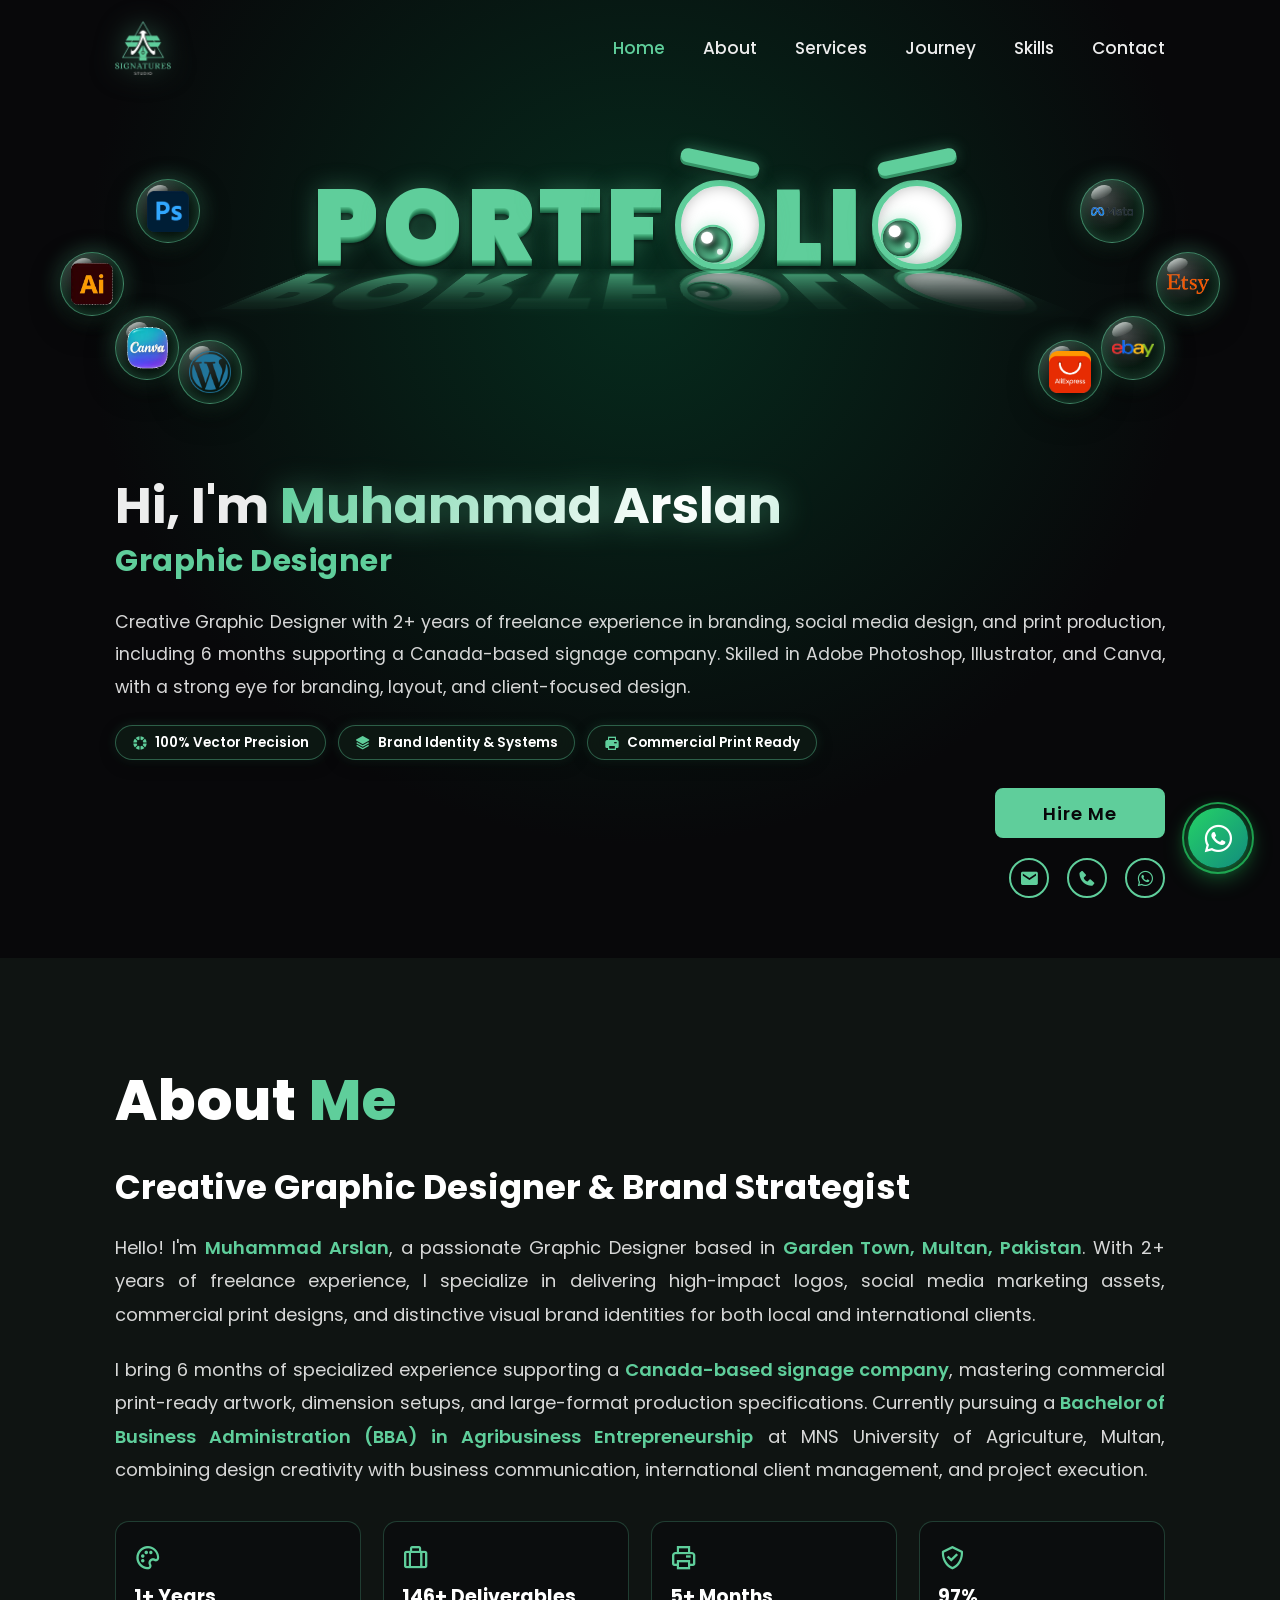
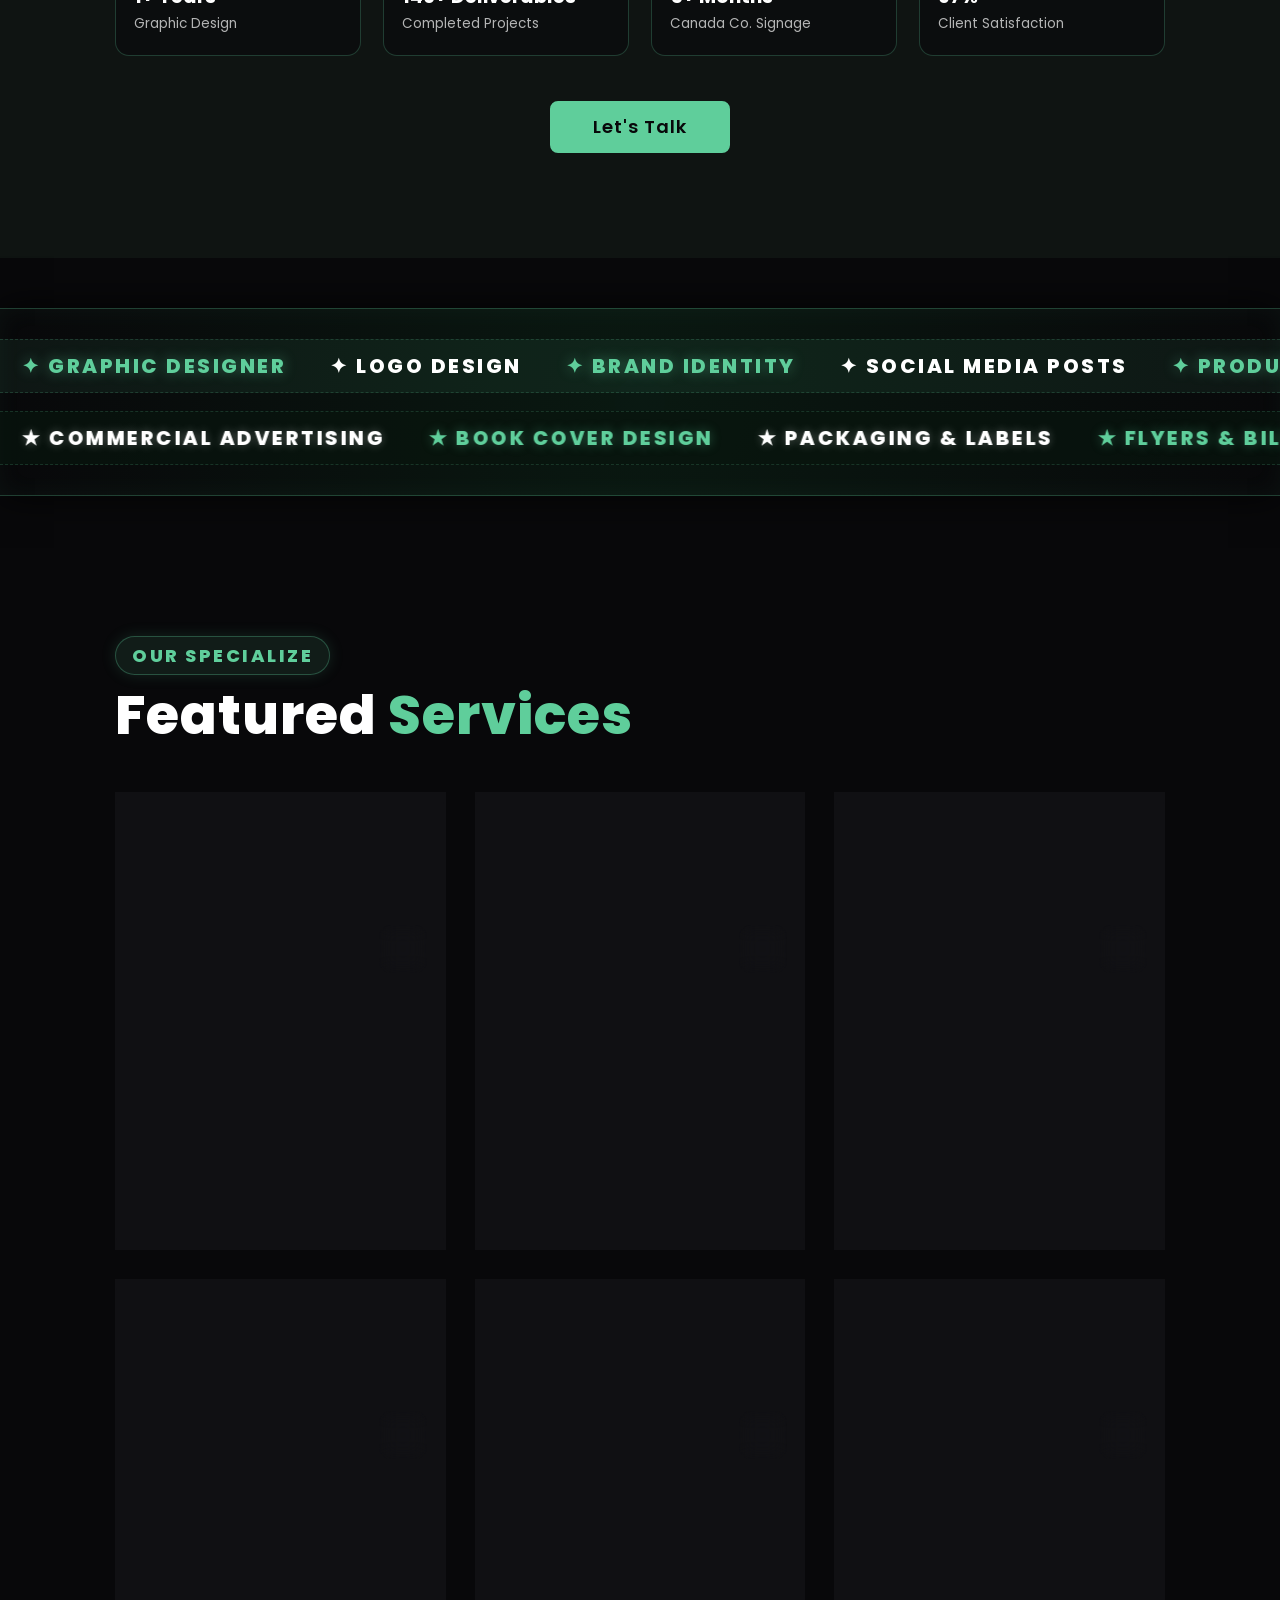
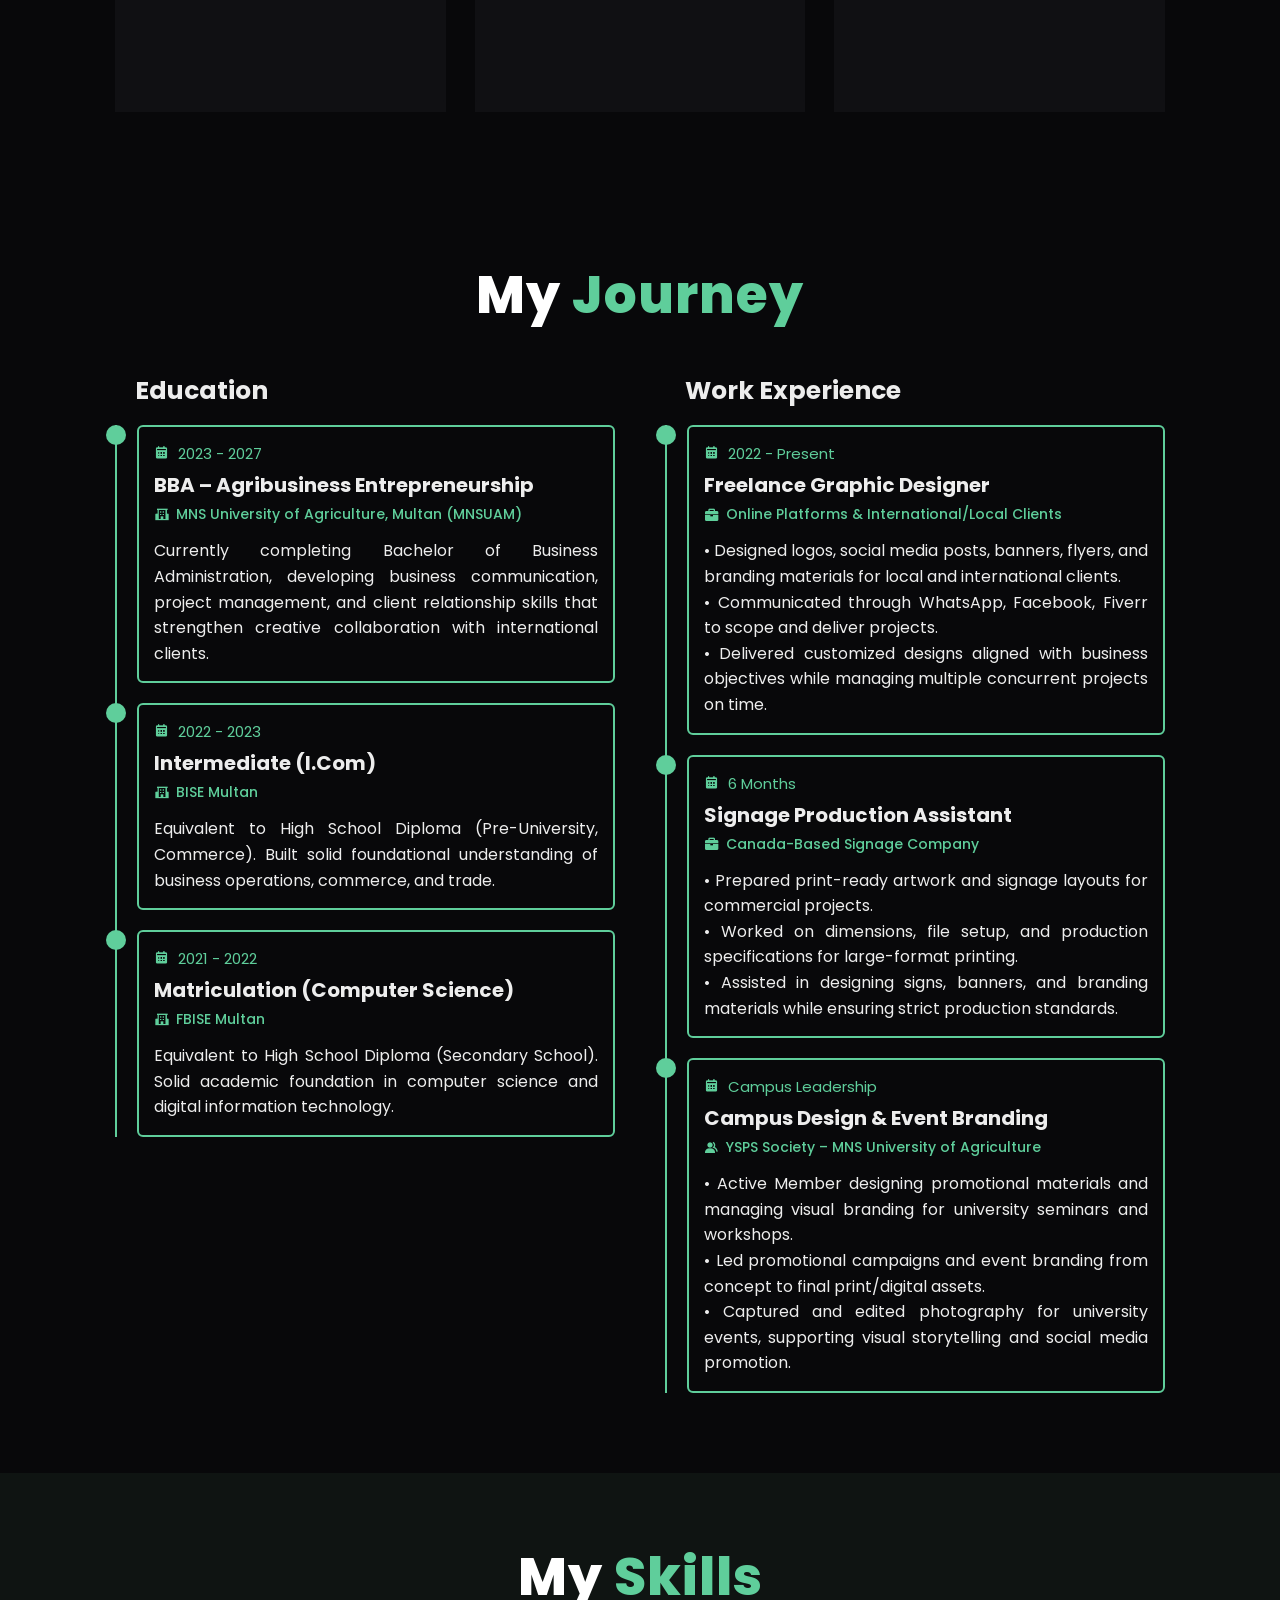
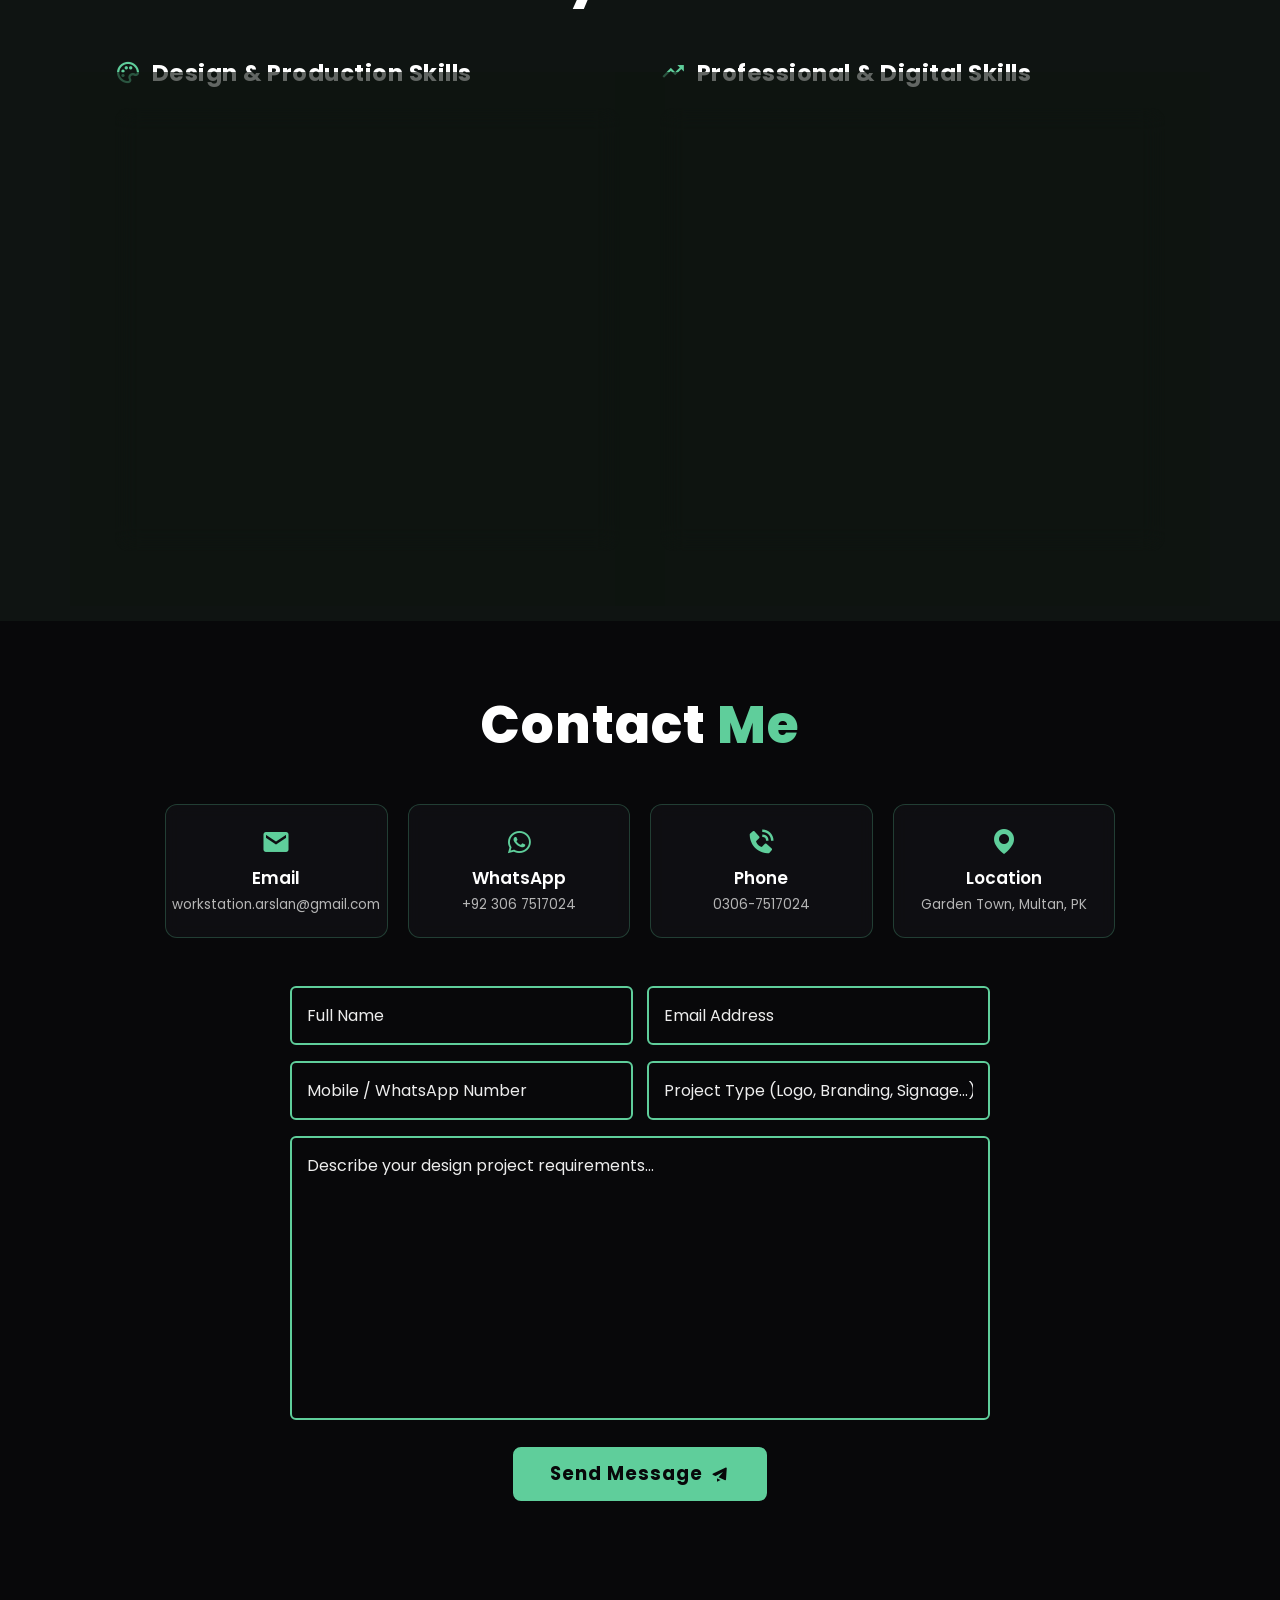
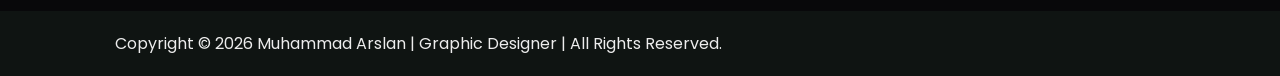
==== index.html @ f8e5a825 "feat: disable word hyphenation, align hero actions right on mobile, center single Let's Talk button," ====
<!DOCTYPE html>
<html lang="en">

<head>
    <meta charset="UTF-8">
    <meta http-equiv="X-UA-Compatible" content="IE=edge">
    <meta name="viewport" content="width=device-width, initial-scale=1.0">
    <title>Responsive Personal Portfolio</title>

    <link rel="stylesheet" href="style.css">

    <!-- box icons -->
    <link href='https://unpkg.com/boxicons@2.1.4/css/boxicons.min.css' rel='stylesheet'>
</head>

<body>

    <!-- header design -->
    <header class="header">
        <a href="#" class="logo">
            <img src="images/logo.png" alt="Signatures Studio Logo" class="nav-logo-img">
        </a>

        <div class="bx bx-menu" id="menu-icon"></div>

        <nav class="navbar">
            <a href="#home" class="active">Home</a>
            <a href="#about">About</a>
            <a href="#services">Services</a>
            <a href="#education">Journey</a>
            <a href="#skills">Skills</a>
            <a href="#contact">Contact</a>

            <span class="active-nav"></span>
        </nav>
    </header>

    <!-- home section design -->
    <section class="home show-animate" id="home">

        <!-- BIG PORTFOLIO TEXT WITH ROUND EYE-O's & EYEBROWS -->
        <div class="portfolio-title">
            <!-- FLOATING SKILL BUBBLES (4 ON LEFT, 4 ON RIGHT - SIDES ONLY, NONE ON TOP) -->
            <div class="portfolio-bubbles">
                <!-- LEFT SIDE (4 SKILLS) -->
                <div class="skill-bubble bubble-ps" title="Adobe Photoshop">
                    <div class="bubble-gloss"></div>
                    <div class="bubble-icon">
                        <img src="images/skills/photoshop.png" alt="Adobe Photoshop">
                    </div>
                    <span class="bubble-label">Photoshop</span>
                </div>

                <div class="skill-bubble bubble-ai" title="Adobe Illustrator">
                    <div class="bubble-gloss"></div>
                    <div class="bubble-icon">
                        <img src="images/skills/illustrator.png" alt="Adobe Illustrator">
                    </div>
                    <span class="bubble-label">Illustrator</span>
                </div>

                <div class="skill-bubble bubble-canva" title="Canva">
                    <div class="bubble-gloss"></div>
                    <div class="bubble-icon">
                        <img src="images/skills/canva.png" alt="Canva">
                    </div>
                    <span class="bubble-label">Canva</span>
                </div>

                <div class="skill-bubble bubble-wp" title="WordPress">
                    <div class="bubble-gloss"></div>
                    <div class="bubble-icon">
                        <img src="images/skills/wordpress.png" alt="WordPress">
                    </div>
                    <span class="bubble-label">WordPress</span>
                </div>

                <!-- RIGHT SIDE (4 SKILLS) -->
                <div class="skill-bubble bubble-meta" title="Meta">
                    <div class="bubble-gloss"></div>
                    <div class="bubble-icon">
                        <img src="images/skills/meta.png" alt="Meta">
                    </div>
                    <span class="bubble-label">Meta</span>
                </div>

                <div class="skill-bubble bubble-etsy" title="Etsy">
                    <div class="bubble-gloss"></div>
                    <div class="bubble-icon">
                        <img src="images/skills/etsy.png" alt="Etsy">
                    </div>
                    <span class="bubble-label">Etsy</span>
                </div>

                <div class="skill-bubble bubble-ebay" title="eBay">
                    <div class="bubble-gloss"></div>
                    <div class="bubble-icon">
                        <img src="images/skills/ebay.png" alt="eBay">
                    </div>
                    <span class="bubble-label">eBay</span>
                </div>

                <div class="skill-bubble bubble-ali" title="AliExpress">
                    <div class="bubble-gloss"></div>
                    <div class="bubble-icon">
                        <img src="images/skills/aliexpress.png" alt="AliExpress">
                    </div>
                    <span class="bubble-label">AliExpress</span>
                </div>
            </div>

            <div class="portfolio-letters">
                <span class="p-letter">P</span>
                <span class="p-letter">O</span>
                <span class="p-letter">R</span>
                <span class="p-letter">T</span>
                <span class="p-letter">F</span>
                <div class="eye-letter eye-o1">
                    <div class="eyebrow left-brow"></div>
                    <div class="eye">
                        <div class="pupil">
                            <div class="shine shine-1"></div>
                            <div class="shine shine-2"></div>
                        </div>
                    </div>
                </div>
                <span class="p-letter">L</span>
                <span class="p-letter">I</span>
                <div class="eye-letter eye-o2">
                    <div class="eyebrow right-brow"></div>
                    <div class="eye">
                        <div class="pupil">
                            <div class="shine shine-1"></div>
                            <div class="shine shine-2"></div>
                        </div>
                    </div>
                </div>
            </div>

            <!-- Straight Inverted Floor Shadow directly in front on the floor -->
            <div class="portfolio-floor-shadow" aria-hidden="true">
                <span class="p-letter">P</span>
                <span class="p-letter">O</span>
                <span class="p-letter">R</span>
                <span class="p-letter">T</span>
                <span class="p-letter">F</span>
                <div class="eye-letter eye-o1">
                    <div class="eyebrow left-brow"></div>
                    <div class="eye">
                        <div class="pupil">
                            <div class="shine shine-1"></div>
                            <div class="shine shine-2"></div>
                        </div>
                    </div>
                </div>
                <span class="p-letter">L</span>
                <span class="p-letter">I</span>
                <div class="eye-letter eye-o2">
                    <div class="eyebrow right-brow"></div>
                    <div class="eye">
                        <div class="pupil">
                            <div class="shine shine-1"></div>
                            <div class="shine shine-2"></div>
                        </div>
                    </div>
                </div>
            </div>
        </div>

        <!-- INFO SECTION BELOW PORTFOLIO TEXT -->
        <div class="hero-info">
            <div class="hero-text">
                <h1>Hi, I'm <span>Muhammad Arslan</span></h1>
                <div class="text-animate">
                    <h3>Graphic Designer</h3>
                </div>
                <p>Creative Graphic Designer with 2+ years of freelance experience in branding, social media design, and print production, including 6 months supporting a Canada-based signage company. Skilled in Adobe Photoshop, Illustrator, and Canva, with a strong eye for branding, layout, and client-focused design.</p>

                <!-- Creative Designer Highlights / Floating Badges -->
                <div class="hero-creative-badges">
                    <span class="creative-badge badge-vector"><i class='bx bxs-color'></i> 100% Vector Precision</span>
                    <span class="creative-badge badge-brand"><i class='bx bxs-layer'></i> Brand Identity & Systems</span>
                    <span class="creative-badge badge-print"><i class='bx bxs-printer'></i> Commercial Print Ready</span>
                </div>

                <div class="hero-actions-right">
                    <div class="btn-box hero-btn-box">
                        <a href="#contact" class="btn">Hire Me</a>
                    </div>

                    <div class="home-sci hero-sci-right">
                        <a href="mailto:workstation.arslan@gmail.com" title="Email"><i class='bx bxs-envelope'></i></a>
                        <a href="tel:03067517024" title="Call"><i class='bx bxs-phone'></i></a>
                        <a href="https://wa.me/923067517024?text=Hello%20Arslan%2C%20I%20visited%20your%20portfolio%20and%20would%20like%20to%20discuss%20a%20design%20project!" target="_blank" title="WhatsApp"><i
                                class='bx bxl-whatsapp'></i></a>
                    </div>
                </div>
            </div>
        </div>

    </section>

    <!-- about section design (Bigger text, left-aligned, no DP, buttons left & right) -->
    <section class="about" id="about">
        <h2 class="heading about-heading">About <span>Me</span></h2>

        <div class="about-container">
            <div class="about-content">
                <h3>Creative Graphic Designer & Brand Strategist</h3>
                <p>
                    Hello! I'm <strong>Muhammad Arslan</strong>, a passionate Graphic Designer based in <strong>Garden Town, Multan, Pakistan</strong>. With 2+ years of freelance experience, I specialize in delivering high-impact logos, social media marketing assets, commercial print designs, and distinctive visual brand identities for both local and international clients.
                </p>
                <p>
                    I bring 6 months of specialized experience supporting a <strong>Canada-based signage company</strong>, mastering commercial print-ready artwork, dimension setups, and large-format production specifications. Currently pursuing a <strong>Bachelor of Business Administration (BBA) in Agribusiness Entrepreneurship</strong> at MNS University of Agriculture, Multan, combining design creativity with business communication, international client management, and project execution.
                </p>

                <!-- Interactive Stats / Highlight Badges -->
                <div class="about-stats-grid">
                    <div class="stat-card">
                        <i class='bx bx-palette'></i>
                        <h4><span class="counter-num" data-target="2">2</span>+ Years</h4>
                        <p>Graphic Design</p>
                    </div>
                    <div class="stat-card">
                        <i class='bx bx-briefcase-alt'></i>
                        <h4><span class="counter-num" data-target="150">150</span>+ Deliverables</h4>
                        <p>Completed Projects</p>
                    </div>
                    <div class="stat-card">
                        <i class='bx bx-printer'></i>
                        <h4><span class="counter-num" data-target="6">6</span>+ Months</h4>
                        <p>Canada Co. Signage</p>
                    </div>
                    <div class="stat-card">
                        <i class='bx bx-check-shield'></i>
                        <h4><span class="counter-num" data-target="100">100</span>%</h4>
                        <p>Client Satisfaction</p>
                    </div>
                </div>

                <!-- Centered Action Button -->
                <div class="about-btn-row">
                    <a href="https://wa.me/923067517024?text=Hello%20Arslan%2C%20I%20saw%20your%20portfolio%20and%20would%20like%20to%20discuss%20a%20design%20project!" target="_blank" class="btn btn-about-right">Let's Talk</a>
                </div>
            </div>
        </div>
    </section>

    <!-- CONTINUOUS RUNNING TEXT STRIPS (GRAPHIC DESIGNER & SERVICES PATTI) -->
    <div class="ticker-wrapper">
        <!-- TOP STRIP: RUNNING TO THE LEFT -->
        <div class="ticker-strip ticker-left-strip">
            <div class="ticker-track track-left">
                <span class="ticker-item">✦ GRAPHIC DESIGNER</span>
                <span class="ticker-item">✦ LOGO DESIGN</span>
                <span class="ticker-item">✦ BRAND IDENTITY</span>
                <span class="ticker-item">✦ SOCIAL MEDIA POSTS</span>
                <span class="ticker-item">✦ PRODUCT MARKETING</span>
                <span class="ticker-item">✦ ADOBE PHOTOSHOP</span>
                <span class="ticker-item">✦ ADOBE ILLUSTRATOR</span>
                <span class="ticker-item">✦ CANVA PRO</span>
                <span class="ticker-item">✦ VECTOR ILLUSTRATION</span>
                <span class="ticker-item">✦ SIGNAGE & PRINT ARTWORK</span>
                <!-- Duplicate for seamless 100% infinite loop -->
                <span class="ticker-item">✦ GRAPHIC DESIGNER</span>
                <span class="ticker-item">✦ LOGO DESIGN</span>
                <span class="ticker-item">✦ BRAND IDENTITY</span>
                <span class="ticker-item">✦ SOCIAL MEDIA POSTS</span>
                <span class="ticker-item">✦ PRODUCT MARKETING</span>
                <span class="ticker-item">✦ ADOBE PHOTOSHOP</span>
                <span class="ticker-item">✦ ADOBE ILLUSTRATOR</span>
                <span class="ticker-item">✦ CANVA PRO</span>
                <span class="ticker-item">✦ VECTOR ILLUSTRATION</span>
                <span class="ticker-item">✦ SIGNAGE & PRINT ARTWORK</span>
            </div>
        </div>

        <!-- BOTTOM STRIP: RUNNING TO THE RIGHT -->
        <div class="ticker-strip ticker-right-strip">
            <div class="ticker-track track-right">
                <span class="ticker-item">★ COMMERCIAL ADVERTISING</span>
                <span class="ticker-item">★ BOOK COVER DESIGN</span>
                <span class="ticker-item">★ PACKAGING & LABELS</span>
                <span class="ticker-item">★ FLYERS & BILLBOARDS</span>
                <span class="ticker-item">★ E-COMMERCE GRAPHICS</span>
                <span class="ticker-item">★ BRAND STRATEGY</span>
                <span class="ticker-item">★ LARGE FORMAT PRINT</span>
                <span class="ticker-item">★ CANADIAN SIGNAGE STANDARDS</span>
                <span class="ticker-item">★ HIGH-CONVERTING DESIGNS</span>
                <span class="ticker-item">★ BUSINESS CARDS & STATIONERY</span>
                <!-- Duplicate for seamless 100% infinite loop -->
                <span class="ticker-item">★ COMMERCIAL ADVERTISING</span>
                <span class="ticker-item">★ BOOK COVER DESIGN</span>
                <span class="ticker-item">★ PACKAGING & LABELS</span>
                <span class="ticker-item">★ FLYERS & BILLBOARDS</span>
                <span class="ticker-item">★ E-COMMERCE GRAPHICS</span>
                <span class="ticker-item">★ BRAND STRATEGY</span>
                <span class="ticker-item">★ LARGE FORMAT PRINT</span>
                <span class="ticker-item">★ CANADIAN SIGNAGE STANDARDS</span>
                <span class="ticker-item">★ HIGH-CONVERTING DESIGNS</span>
                <span class="ticker-item">★ BUSINESS CARDS & STATIONERY</span>
            </div>
        </div>
    </div>

    <!-- services section design -->
    <section class="services" id="services">
        <div class="services-header-left">
            <span class="services-tag">Our Specialize</span>
            <h2 class="heading services-heading">Featured <span>Services</span></h2>
        </div>

        <div class="services-container">
            <!-- Service 1 -->
            <div class="service-box">
                <a href="service-detail.html?service=product-social" class="service-img-box">
                    <img src="images/services/service-product.jpg" alt="Product & Social Media Design">
                    <div class="service-img-overlay"></div>
                    <div class="service-badge-icon"><i class='bx bxs-shopping-bag-alt'></i></div>
                </a>
                <div class="service-info">
                    <h3>Product & Social Media</h3>
                    <p>High-converting e-commerce product posts, promotional campaign banners, and Instagram/Facebook social media marketing designs.</p>
                    <a href="service-detail.html?service=product-social" class="service-btn">
                        <span>Read Me</span>
                        <i class='bx bx-right-arrow-alt'></i>
                    </a>
                </div>
            </div>

            <!-- Service 2 -->
            <div class="service-box">
                <a href="service-detail.html?service=logo-design" class="service-img-box">
                    <img src="images/services/service-logo-v2.jpg" alt="Logo Design">
                    <div class="service-img-overlay"></div>
                    <div class="service-badge-icon"><i class='bx bx-shape-polygon'></i></div>
                </a>
                <div class="service-info">
                    <h3>Logo Design</h3>
                    <p>Unique modern brand logos, vector emblems, minimalist identity marks, and memorable typography icons crafted for businesses.</p>
                    <a href="service-detail.html?service=logo-design" class="service-btn">
                        <span>Read Me</span>
                        <i class='bx bx-right-arrow-alt'></i>
                    </a>
                </div>
            </div>

            <!-- Service 3 -->
            <div class="service-box">
                <a href="service-detail.html?service=advertisement" class="service-img-box">
                    <img src="images/services/service-ad-pointing.png" alt="Advertisement" style="object-fit: contain; background: radial-gradient(circle, rgba(95, 206, 155, 0.18) 0%, #0a1711 75%);">
                    <div class="service-img-overlay"></div>
                    <div class="service-badge-icon"><i class='bx bxs-bullseye'></i></div>
                </a>
                <div class="service-info">
                    <h3>Advertisement</h3>
                    <p>Commercial marketing ad graphics, outdoor billboards, digital web banner ads, promotional print brochures, and flyer layouts.</p>
                    <a href="service-detail.html?service=advertisement" class="service-btn">
                        <span>Read Me</span>
                        <i class='bx bx-right-arrow-alt'></i>
                    </a>
                </div>
            </div>

            <!-- Service 4 -->
            <div class="service-box">
                <a href="service-detail.html?service=illustration" class="service-img-box">
                    <img src="images/services/service-illustration-v2.png" alt="Illustration">
                    <div class="service-img-overlay"></div>
                    <div class="service-badge-icon"><i class='bx bxs-palette'></i></div>
                </a>
                <div class="service-info">
                    <h3>Illustration</h3>
                    <p>Custom creative vector artwork, stylized cartoon elements, digital character graphics, and custom icon illustrations.</p>
                    <a href="service-detail.html?service=illustration" class="service-btn">
                        <span>Read Me</span>
                        <i class='bx bx-right-arrow-alt'></i>
                    </a>
                </div>
            </div>

            <!-- Service 5 -->
            <div class="service-box">
                <a href="service-detail.html?service=book-cover" class="service-img-box">
                    <img src="images/services/service-bookcover-v2.jpg" alt="Book Cover">
                    <div class="service-img-overlay"></div>
                    <div class="service-badge-icon"><i class='bx bxs-book-bookmark'></i></div>
                </a>
                <div class="service-info">
                    <h3>Book Cover</h3>
                    <p>Stunning fiction & non-fiction book covers, Kindle/eBook graphics, spine & back cover commercial print layouts ready for publish.</p>
                    <a href="service-detail.html?service=book-cover" class="service-btn">
                        <span>Read Me</span>
                        <i class='bx bx-right-arrow-alt'></i>
                    </a>
                </div>
            </div>

            <!-- Service 6 -->
            <div class="service-box">
                <a href="service-detail.html?service=brand-identity" class="service-img-box">
                    <img src="images/services/service-branding-v2.jpg" alt="Brand Identity">
                    <div class="service-img-overlay"></div>
                    <div class="service-badge-icon"><i class='bx bxs-layer'></i></div>
                </a>
                <div class="service-info">
                    <h3>Brand Identity</h3>
                    <p>Comprehensive corporate visual branding packages, cohesive color palettes, brand guidelines, business cards, and stationery kits.</p>
                    <a href="service-detail.html?service=brand-identity" class="service-btn">
                        <span>Read Me</span>
                        <i class='bx bx-right-arrow-alt'></i>
                    </a>
                </div>
            </div>
        </div>
    </section>

    <!-- education & experience section design -->
    <section class="education" id="education">
        <h2 class="heading">My <span>Journey</span></h2>

        <div class="education-row">
            <!-- Education Column -->
            <div class="education-column">
                <h3 class="title">Education</h3>

                <div class="education-box">
                    <div class="education-content">
                        <div class="content">
                            <div class="year"><i class='bx bxs-calendar'></i> 2023 - 2027</div>
                            <h3>BBA – Agribusiness Entrepreneurship</h3>
                            <div class="org-name"><i class='bx bxs-school'></i> MNS University of Agriculture, Multan
                                (MNSUAM)</div>
                            <p>Currently completing Bachelor of Business Administration, developing business
                                communication, project management, and client relationship skills that strengthen
                                creative collaboration with international clients.</p>
                        </div>
                    </div>

                    <div class="education-content">
                        <div class="content">
                            <div class="year"><i class='bx bxs-calendar'></i> 2022 - 2023</div>
                            <h3>Intermediate (I.Com)</h3>
                            <div class="org-name"><i class='bx bxs-school'></i> BISE Multan</div>
                            <p>Equivalent to High School Diploma (Pre-University, Commerce). Built solid foundational
                                understanding of business operations, commerce, and trade.</p>
                        </div>
                    </div>

                    <div class="education-content">
                        <div class="content">
                            <div class="year"><i class='bx bxs-calendar'></i> 2021 - 2022</div>
                            <h3>Matriculation (Computer Science)</h3>
                            <div class="org-name"><i class='bx bxs-school'></i> FBISE Multan</div>
                            <p>Equivalent to High School Diploma (Secondary School). Solid academic foundation in
                                computer science and digital information technology.</p>
                        </div>
                    </div>
                </div>
            </div>

            <!-- Experience Column -->
            <div class="education-column">
                <h3 class="title">Work Experience</h3>

                <div class="education-box">
                    <div class="education-content">
                        <div class="content">
                            <div class="year"><i class='bx bxs-calendar'></i> 2022 - Present</div>
                            <h3>Freelance Graphic Designer</h3>
                            <div class="org-name"><i class='bx bxs-briefcase'></i> Online Platforms &
                                International/Local Clients</div>
                            <p>• Designed logos, social media posts, banners, flyers, and branding materials for local
                                and international clients.<br>
                                • Communicated through WhatsApp, Facebook, Fiverr to scope and deliver projects.<br>
                                • Delivered customized designs aligned with business objectives while managing multiple
                                concurrent projects on time.</p>
                        </div>
                    </div>

                    <div class="education-content">
                        <div class="content">
                            <div class="year"><i class='bx bxs-calendar'></i> 6 Months</div>
                            <h3>Signage Production Assistant</h3>
                            <div class="org-name"><i class='bx bxs-briefcase'></i> Canada-Based Signage Company</div>
                            <p>• Prepared print-ready artwork and signage layouts for commercial projects.<br>
                                • Worked on dimensions, file setup, and production specifications for large-format
                                printing.<br>
                                • Assisted in designing signs, banners, and branding materials while ensuring strict
                                production standards.</p>
                        </div>
                    </div>

                    <div class="education-content">
                        <div class="content">
                            <div class="year"><i class='bx bxs-calendar'></i> Campus Leadership</div>
                            <h3>Campus Design & Event Branding</h3>
                            <div class="org-name"><i class='bx bxs-group'></i> YSPS Society – MNS University of
                                Agriculture</div>
                            <p>• Active Member designing promotional materials and managing visual branding for
                                university seminars and workshops.<br>
                                • Led promotional campaigns and event branding from concept to final print/digital
                                assets.<br>
                                • Captured and edited photography for university events, supporting visual storytelling
                                and social media promotion.</p>
                        </div>
                    </div>
                </div>
            </div>
        </div>
    </section>

    <!-- skills section design -->
    <section class="skills" id="skills">
        <h2 class="heading">My <span>Skills</span></h2>

        <div class="skills-row">
            <div class="skills-column">
                <h3 class="title"><i class='bx bx-palette'></i> Design & Production Skills</h3>

                <div class="skills-box">
                    <div class="skills-content">
                        <div class="progress">
                            <h3>Adobe Photoshop & Illustrator <span>95%</span></h3>
                            <div class="bar"><span style="width: 95%;"></span></div>
                        </div>

                        <div class="progress">
                            <h3>Canva & Quick Prototyping <span>95%</span></h3>
                            <div class="bar"><span style="width: 95%;"></span></div>
                        </div>

                        <div class="progress">
                            <h3>Branding & Signage Design <span>90%</span></h3>
                            <div class="bar"><span style="width: 90%;"></span></div>
                        </div>

                        <div class="progress">
                            <h3>Print Production & File Setup <span>88%</span></h3>
                            <div class="bar"><span style="width: 88%;"></span></div>
                        </div>

                        <div class="progress">
                            <h3>Photography & Photo Editing <span>82%</span></h3>
                            <div class="bar"><span style="width: 82%;"></span></div>
                        </div>
                    </div>
                </div>
            </div>

            <div class="skills-column">
                <h3 class="title"><i class='bx bx-trending-up'></i> Professional & Digital Skills</h3>

                <div class="skills-box">
                    <div class="skills-content">
                        <div class="progress">
                            <h3>Social Media Management & Marketing <span>88%</span></h3>
                            <div class="bar"><span style="width: 88%;"></span></div>
                        </div>

                        <div class="progress">
                            <h3>Client Communication & Relations <span>92%</span></h3>
                            <div class="bar"><span style="width: 92%;"></span></div>
                        </div>

                        <div class="progress">
                            <h3>Project & Time Management <span>86%</span></h3>
                            <div class="bar"><span style="width: 86%;"></span></div>
                        </div>

                        <div class="progress">
                            <h3>Event Branding & Promotion <span>85%</span></h3>
                            <div class="bar"><span style="width: 85%;"></span></div>
                        </div>

                        <div class="progress">
                            <h3>WordPress & Basic SEO <span>75%</span></h3>
                            <div class="bar"><span style="width: 75%;"></span></div>
                        </div>
                    </div>
                </div>
            </div>
        </div>
    </section>

    <!-- contact section design -->
    <section class="contact" id="contact">
        <h2 class="heading">Contact <span>Me</span></h2>

        <!-- Contact Info Cards -->
        <div class="contact-info-cards">
            <a href="mailto:workstation.arslan@gmail.com" class="contact-card">
                <i class='bx bxs-envelope'></i>
                <h4>Email</h4>
                <p>workstation.arslan@gmail.com</p>
            </a>
            <a href="https://wa.me/923067517024?text=Hello%20Arslan%2C%20I%20visited%20your%20portfolio%20and%20would%20like%20to%20discuss%20a%20design%20project!" target="_blank" class="contact-card">
                <i class='bx bxl-whatsapp'></i>
                <h4>WhatsApp</h4>
                <p>+92 306 7517024</p>
            </a>
            <a href="tel:03067517024" class="contact-card">
                <i class='bx bxs-phone-call'></i>
                <h4>Phone</h4>
                <p>0306-7517024</p>
            </a>
            <div class="contact-card">
                <i class='bx bxs-map'></i>
                <h4>Location</h4>
                <p>Garden Town, Multan, PK</p>
            </div>
        </div>

        <form id="contact-form" action="https://formsubmit.co/workstation.arslan@gmail.com" method="POST">
            <!-- FormSubmit configuration -->
            <input type="hidden" name="_subject" value="New Portfolio Client Project Inquiry!">
            <input type="hidden" name="_captcha" value="false">
            <input type="hidden" name="_template" value="table">

            <div class="input-box">
                <div class="input-field">
                    <input type="text" name="name" id="form-name" placeholder="Full Name" required>
                    <span class="focus"></span>
                </div>
                <div class="input-field">
                    <input type="email" name="email" id="form-email" placeholder="Email Address" required>
                    <span class="focus"></span>
                </div>
            </div>
            <div class="input-box">
                <div class="input-field">
                    <input type="text" name="phone" id="form-phone" placeholder="Mobile / WhatsApp Number" required>
                    <span class="focus"></span>
                </div>
                <div class="input-field">
                    <input type="text" name="project" id="form-project" placeholder="Project Type (Logo, Branding, Signage...)" required>
                    <span class="focus"></span>
                </div>
            </div>

            <div class="textarea-field">
                <textarea name="message" id="form-message" cols="30" rows="10" placeholder="Describe your design project requirements..."
                    required></textarea>
                <span class="focus"></span>
            </div>

            <div class="btn-box btns">
                <button type="submit" class="btn" id="send-btn">
                    <span class="btn-text">Send Message</span>
                    <i class='bx bxs-paper-plane' style="margin-left: .8rem; font-size: 1.8rem;"></i>
                </button>
            </div>
            <div id="form-status" class="form-status"></div>
        </form>
    </section>

    <!-- footer design -->
    <footer class="footer">
        <div class="footer-text">
            <p>Copyright &copy; 2026 Muhammad Arslan | Graphic Designer | All Rights Reserved.</p>
        </div>
    </footer>

    <!-- Floating Quick WhatsApp Button -->
    <a href="https://wa.me/923067517024?text=Hello%20Arslan%2C%20I%20visited%20your%20portfolio%20and%20would%20like%20to%20discuss%20a%20design%20project!"
       target="_blank" class="floating-whatsapp" title="Chat on WhatsApp" aria-label="Chat on WhatsApp">
        <i class='bx bxl-whatsapp'></i>
        <span class="wa-badge-pulse"></span>
        <span class="wa-tooltip">Direct WhatsApp Chat</span>
    </a>


    <!-- Google Drive Live Sync Module -->
    <script src="drive-sync.js"></script>
    <script src="script.js"></script>
</body>

</html>
---- style.css ----
@import url('https://fonts.googleapis.com/css2?family=Poppins:wght@300;400;500;600;800;900&display=swap');

* {
    margin: 0;
    padding: 0;
    box-sizing: border-box;
    text-decoration: none;
    border: none;
    outline: none;
    scroll-behavior: smooth;
    font-family: 'Poppins', sans-serif;
}

:root {
    --bg-color: #08080a;
    --second-bg-color: #0f1412;
    --text-color: #ededed;
    --main-color: #5FCE9B;
    --main-glow: rgba(95, 206, 155, 0.45);
    --main-dark: #3aa675;
}

/* Custom Scrollbar */
::-webkit-scrollbar {
    width: 8px;
}

::-webkit-scrollbar-track {
    background: var(--bg-color);
}

::-webkit-scrollbar-thumb {
    background: var(--main-color);
    border-radius: 4px;
}

::-webkit-scrollbar-thumb:hover {
    background: #7ee0b3;
}

html {
    font-size: 62.5%;
    overflow-x: hidden;
    max-width: 100vw;
    width: 100%;
}

body {
    background: var(--bg-color);
    color: var(--text-color);
    overflow-x: hidden;
    max-width: 100vw;
    width: 100%;
    position: relative;
}

.header {
    position: fixed;
    top: 0;
    left: 0;
    width: 100%;
    padding: 2rem 9%;
    background: transparent;
    display: flex;
    justify-content: space-between;
    align-items: center;
    z-index: 100;
    transition: .3s;
}

.header.sticky {
    background: var(--bg-color);
}

.logo {
    position: relative;
    font-size: 2.6rem;
    color: var(--text-color);
    font-weight: 700;
    display: inline-flex;
    align-items: center;
    gap: 1.2rem;
    text-decoration: none;
}

.logo .nav-logo-img {
    width: 5.6rem;
    height: 5.6rem;
    object-fit: contain;
    filter: drop-shadow(0 0 14px rgba(95, 206, 155, 0.5));
    transition: transform .35s ease, filter .35s ease;
}

.logo:hover .nav-logo-img {
    transform: scale(1.1) rotate(6deg);
    filter: drop-shadow(0 0 22px var(--main-color));
}

.navbar {
    position: relative;
}

.navbar a {
    font-size: 1.7rem;
    color: var(--text-color);
    font-weight: 500;
    margin-left: 3.5rem;
    transition: .3s;
}

.navbar a:hover,
.navbar a.active {
    color: var(--main-color);
}

#menu-icon {
    position: relative;
    font-size: 3.6rem;
    color: var(--text-color);
    cursor: pointer;
    display: none;
}

section {
    min-height: 100vh;
    padding: 10rem 9% 2rem;
}

.heading {
    position: relative;
    font-size: 5.2rem;
    font-weight: 800;
    text-align: center;
    width: 100%;
    margin: 0 auto 3.5rem;
    color: #ffffff;
    letter-spacing: .1rem;
    display: block;
}

.heading span {
    color: var(--main-color);
}

.home {
    position: relative;
    display: flex;
    flex-direction: column;
    align-items: center;
    justify-content: center;
    padding: 12rem 9% 6rem;
    background: radial-gradient(circle at 50% 30%, #062b1d 0%, var(--bg-color) 60%);
    overflow: hidden;
    min-height: 100vh;
}

/* ==================== PORTFOLIO TITLE WITH ROUND EYE-O's & EYEBROWS ==================== */
.portfolio-title {
    position: relative;
    width: 100%;
    display: flex;
    flex-direction: column;
    align-items: center;
    justify-content: center;
    margin-top: 5.5rem;
    margin-bottom: 4rem;
    perspective: 800px;
}

/* ==================== FLOATING SKILL BUBBLES (8 BRAND LOGOS - 4 ON LEFT, 4 ON RIGHT, SIDES ONLY) ==================== */
.portfolio-bubbles {
    position: absolute;
    top: 0;
    left: 0;
    width: 100%;
    height: 100%;
    pointer-events: none;
    z-index: 10;
}

.skill-bubble {
    position: absolute;
    width: 6.4rem;
    height: 6.4rem;
    border-radius: 50%;
    background: radial-gradient(circle at 35% 30%, rgba(255, 255, 255, 0.25) 0%, rgba(10, 26, 18, 0.88) 55%, rgba(4, 14, 9, 0.96) 100%);
    border: 1.8px solid rgba(95, 206, 155, 0.6);
    box-shadow: 
        0 10px 28px rgba(0, 0, 0, 0.7),
        inset 0 0 16px rgba(95, 206, 155, 0.3),
        0 0 22px rgba(95, 206, 155, 0.4);
    backdrop-filter: blur(10px);
    display: flex;
    align-items: center;
    justify-content: center;
    pointer-events: auto;
    cursor: pointer;
    transition: transform .35s cubic-bezier(0.175, 0.885, 0.32, 1.275), box-shadow .35s ease, border-color .35s ease;
    user-select: none;
    transform-origin: center center;
}

/* Glass shine reflection on top of bubble */
.skill-bubble .bubble-gloss {
    position: absolute;
    top: .6rem;
    left: .9rem;
    width: 2.2rem;
    height: 1.2rem;
    background: linear-gradient(to bottom, rgba(255, 255, 255, 0.65), rgba(255, 255, 255, 0.05));
    border-radius: 50% 50% 40% 40% / 60% 60% 40% 40%;
    transform: rotate(-25deg);
    pointer-events: none;
}

.skill-bubble .bubble-icon {
    display: flex;
    align-items: center;
    justify-content: center;
    width: 68%;
    height: 68%;
    transition: transform .35s ease;
}

.skill-bubble .bubble-icon img {
    max-width: 100%;
    max-height: 100%;
    width: auto;
    height: auto;
    object-fit: contain;
    filter: drop-shadow(0 2px 6px rgba(0, 0, 0, 0.45));
    pointer-events: none;
    user-select: none;
}

.skill-bubble .bubble-label {
    position: absolute;
    bottom: -2.8rem;
    left: 50%;
    transform: translateX(-50%) translateY(5px);
    background: rgba(8, 18, 14, 0.95);
    border: 1px solid var(--main-color);
    color: #ffffff;
    font-size: 1.2rem;
    font-weight: 600;
    padding: .35rem 1rem;
    border-radius: 1rem;
    white-space: nowrap;
    opacity: 0;
    visibility: hidden;
    transition: all .3s ease;
    box-shadow: 0 4px 15px rgba(0, 0, 0, 0.7), 0 0 10px var(--main-glow);
    pointer-events: none;
    z-index: 25;
}

.skill-bubble:hover {
    transform: scale(1.24) !important;
    border-color: var(--main-color);
    box-shadow: 
        0 14px 38px rgba(0, 0, 0, 0.85),
        inset 0 0 22px rgba(95, 206, 155, 0.5),
        0 0 35px var(--main-color);
    z-index: 20;
}

.skill-bubble:hover .bubble-label {
    opacity: 1;
    visibility: visible;
    transform: translateX(-50%) translateY(0);
}

.skill-bubble:hover .bubble-icon {
    transform: rotate(8deg) scale(1.12);
}

/* Individual bubble positions around PORTFOLIO (Left & Right Sides Only - NO BUBBLES ON TOP) */
/* ---- LEFT SIDE BUBBLES ---- */
.bubble-ps {
    top: 2%;
    left: 2%;
    animation: floatPs 7.5s ease-in-out infinite;
}

.bubble-ai {
    top: 36%;
    left: -5.5rem;
    animation: floatAi 8.5s ease-in-out infinite;
}

.bubble-canva {
    top: 66%;
    left: 0%;
    animation: floatCanva 8s ease-in-out infinite;
}

.bubble-wp {
    bottom: -1.5rem;
    left: 6%;
    animation: floatWp 7.2s ease-in-out infinite;
}

/* ---- RIGHT SIDE BUBBLES ---- */
.bubble-meta {
    top: 2%;
    right: 2%;
    animation: floatMeta 9s ease-in-out infinite;
}

.bubble-etsy {
    top: 36%;
    right: -5.5rem;
    animation: floatEtsy 8.2s ease-in-out infinite;
}

.bubble-ebay {
    top: 66%;
    right: 0%;
    animation: floatEbay 9.5s ease-in-out infinite;
}

.bubble-ali {
    bottom: -1.5rem;
    right: 6%;
    animation: floatAli 8.8s ease-in-out infinite;
}

/* Organic Floating Keyframes */
@keyframes floatPs {
    0%, 100% { transform: translate(0, 0) rotate(0deg); }
    25% { transform: translate(10px, -12px) rotate(3deg); }
    50% { transform: translate(-8px, -18px) rotate(-3deg); }
    75% { transform: translate(-12px, -6px) rotate(2deg); }
}

@keyframes floatAi {
    0%, 100% { transform: translate(0, 0) rotate(0deg); }
    30% { transform: translate(-14px, 12px) rotate(-4deg); }
    60% { transform: translate(-8px, -15px) rotate(4deg); }
    85% { transform: translate(-14px, 6px) rotate(-2deg); }
}

@keyframes floatCanva {
    0%, 100% { transform: translate(0, 0) rotate(0deg); }
    33% { transform: translate(-14px, 12px) rotate(-4deg); }
    66% { transform: translate(10px, -14px) rotate(4deg); }
}

@keyframes floatWp {
    0%, 100% { transform: translate(0, 0) rotate(0deg); }
    33% { transform: translate(14px, -12px) rotate(4deg); }
    66% { transform: translate(8px, 14px) rotate(-3deg); }
}

@keyframes floatMeta {
    0%, 100% { transform: translate(0, 0) rotate(0deg); }
    25% { transform: translate(-10px, -12px) rotate(-3deg); }
    50% { transform: translate(8px, -18px) rotate(3deg); }
    75% { transform: translate(12px, -6px) rotate(-2deg); }
}

@keyframes floatEtsy {
    0%, 100% { transform: translate(0, 0) rotate(0deg); }
    30% { transform: translate(14px, -12px) rotate(4deg); }
    60% { transform: translate(8px, 15px) rotate(-4deg); }
    85% { transform: translate(14px, -6px) rotate(2deg); }
}

@keyframes floatEbay {
    0%, 100% { transform: translate(0, 0) rotate(0deg); }
    33% { transform: translate(14px, 12px) rotate(4deg); }
    66% { transform: translate(-10px, -14px) rotate(-4deg); }
}

@keyframes floatAli {
    0%, 100% { transform: translate(0, 0) rotate(0deg); }
    30% { transform: translate(10px, 12px) rotate(-3deg); }
    60% { transform: translate(-8px, 15px) rotate(4deg); }
    85% { transform: translate(-6px, 5px) rotate(-2deg); }
}

.portfolio-letters {
    display: inline-flex;
    align-items: center;
    justify-content: center;
    gap: 0.2rem;
    position: relative;
    z-index: 2;
}

.portfolio-letters .p-letter {
    font-size: 10rem;
    font-weight: 900;
    color: var(--main-color);
    letter-spacing: 0.3rem;
    line-height: 1;
    user-select: none;
    display: inline-block;
    text-shadow:
        0 1px 0 #4db886,
        0 2px 0 #40a675,
        0 3px 0 #369568,
        0 4px 0 #2c845b,
        0 5px 0 #23734f,
        0 6px 0 #1b6243,
        0 7px 5px rgba(0, 0, 0, 0.65),
        0 0 25px rgba(95, 206, 155, 0.35);
}

/* ---- 3D Floor Shadow lying flat on the floor plane (lata hoa shadow) ---- */
.portfolio-floor-shadow {
    display: inline-flex;
    align-items: center;
    justify-content: center;
    gap: 0.2rem;
    position: relative;
    margin-top: -0.6rem;
    margin-bottom: 2rem;
    user-select: none;
    pointer-events: none;
    z-index: 2;
    transform-origin: top center;
    transform: perspective(600px) rotateX(68deg);
    opacity: 0.75;
    filter: blur(0.6px) drop-shadow(0 0 16px rgba(95, 206, 155, 0.45));
    -webkit-mask-image: linear-gradient(to bottom, rgba(0, 0, 0, 1) 0%, rgba(0, 0, 0, 0.6) 35%, rgba(0, 0, 0, 0.12) 75%, transparent 100%);
    mask-image: linear-gradient(to bottom, rgba(0, 0, 0, 1) 0%, rgba(0, 0, 0, 0.6) 35%, rgba(0, 0, 0, 0.12) 75%, transparent 100%);
}

.portfolio-floor-shadow .p-letter {
    display: inline-block;
    font-size: 10rem;
    font-weight: 900;
    color: var(--main-color);
    letter-spacing: 0.3rem;
    line-height: 1;
    user-select: none;
    transform: scaleY(-1);
    transform-origin: center center;
    text-shadow:
        0 1px 0 #4db886,
        0 2px 0 #369568,
        0 3px 0 #24784e,
        0 0 15px rgba(95, 206, 155, 0.35);
}

.portfolio-floor-shadow .eye-letter {
    transform: scaleY(-1);
    transform-origin: center center;
}

/* ---- Perfectly Round Eye inside the O letter with Eyebrow ---- */
.eye-letter {
    position: relative;
    display: inline-flex;
    align-items: center;
    justify-content: center;
    width: 9.5rem;
    height: 9.5rem;
    flex-shrink: 0;
    margin: 0 0.3rem;
    top: 0;
}

/* Eyebrow on top of the round eye */
.eye-letter .eyebrow {
    position: absolute;
    top: -2.3rem;
    width: 8rem;
    height: 1.4rem;
    background: var(--main-color);
    border-radius: 1.2rem;
    box-shadow: 0 3px 0 #369568, 0 5px 10px rgba(0, 0, 0, 0.6), 0 0 15px var(--main-glow);
    transition: transform .3s ease;
    z-index: 3;
}

.eye-letter .left-brow {
    transform: rotate(12deg);
}

.eye-letter .right-brow {
    transform: rotate(-12deg);
}

.eye-letter:hover .left-brow {
    transform: rotate(-6deg) translateY(-5px);
}

.eye-letter:hover .right-brow {
    transform: rotate(6deg) translateY(-5px);
}

/* Perfectly round eye */
.eye-letter .eye {
    position: relative;
    width: 9rem;
    height: 9rem;
    background: radial-gradient(circle at 45% 35%, #ffffff 60%, #daece3 100%);
    border: .65rem solid var(--main-color);
    border-radius: 50%;
    display: flex;
    justify-content: center;
    align-items: center;
    overflow: hidden;
    box-shadow: 0 4px 0 #369568, 0 6px 14px rgba(0, 0, 0, 0.65), inset 0 0 14px rgba(0, 0, 0, 0.25), 0 0 25px rgba(95, 206, 155, 0.35);
    animation: eyeBlink 4.5s infinite ease-in-out;
    transform-origin: center;
}

@keyframes eyeBlink {
    0%, 93%, 97%, 100% { transform: scaleY(1); }
    95% { transform: scaleY(0.08); }
}

.eye-letter .pupil {
    position: relative;
    width: 4rem;
    height: 4rem;
    border-radius: 50%;
    background: radial-gradient(circle at 42% 42%, #05140d 0%, #5FCE9B 55%, #23734f 85%, #000000 100%);
    border: .25rem solid #5FCE9B;
    box-shadow: 0 0 15px var(--main-glow), inset 0 0 8px #000000;
    transition: transform .05s linear;
    pointer-events: none;
}

.eye-letter .pupil .shine {
    position: absolute;
    background: #ffffff;
    border-radius: 50%;
    box-shadow: 0 0 5px #ffffff;
}

.eye-letter .pupil .shine-1 {
    width: 1.2rem;
    height: 1.2rem;
    top: .5rem;
    left: .6rem;
}

.eye-letter .pupil .shine-2 {
    width: .6rem;
    height: .6rem;
    bottom: .8rem;
    right: .8rem;
    opacity: .85;
}

/* ==================== HERO INFO SECTION ==================== */
.hero-info {
    position: relative;
    display: flex;
    flex-direction: column;
    align-items: flex-start;
    width: 100%;
    max-width: 110rem;
    margin: 4.5rem auto 0;
    text-align: left;
}

.hero-text {
    width: 100%;
    position: relative;
    text-align: left;
}

.hero-text h1 {
    position: relative;
    display: inline-block;
    font-size: 5rem;
    font-weight: 700;
    line-height: 1.3;
    text-align: left;
}

.hero-text h1 span {
    background: linear-gradient(120deg, #5fce9b 0%, #ffffff 32%, #5fce9b 65%, #a8f5d0 85%, #5fce9b 100%);
    background-size: 250% auto;
    -webkit-background-clip: text;
    -webkit-text-fill-color: transparent;
    animation: textShimmer 6s ease-in-out infinite;
    display: inline-block;
    filter: drop-shadow(0 0 16px rgba(95, 206, 155, 0.45));
}

@keyframes textShimmer {
    0% {
        background-position: 0% 50%;
    }
    50% {
        background-position: 100% 50%;
    }
    100% {
        background-position: 0% 50%;
    }
}

.hero-text .text-animate {
    position: relative;
    width: auto;
    text-align: left;
}

.hero-text .text-animate h3 {
    font-size: 3rem;
    font-weight: 700;
    color: var(--main-color);
    letter-spacing: .5px;
}

.hero-text .text-animate h3::before {
    display: none;
}

.hero-text p {
    position: relative;
    font-size: 1.75rem;
    margin: 2.2rem 0 2.2rem;
    line-height: 1.85;
    color: rgba(237, 237, 237, 0.9);
    width: 100%;
    text-align: justify;
    text-justify: inter-word;
    -webkit-hyphens: none !important;
    hyphens: none !important;
    word-break: normal !important;
    overflow-wrap: break-word !important;
}

/* Creative Designer Floating Badges in Hero */
.hero-creative-badges {
    display: flex;
    flex-wrap: wrap;
    gap: 1.2rem;
    margin: 0 0 2.8rem;
    width: 100%;
}

.creative-badge {
    display: inline-flex;
    align-items: center;
    gap: .7rem;
    font-size: 1.35rem;
    font-weight: 600;
    color: #ffffff;
    background: rgba(14, 26, 20, 0.85);
    border: 1px solid rgba(95, 206, 155, 0.4);
    padding: .65rem 1.6rem;
    border-radius: 2rem;
    box-shadow: 0 4px 15px rgba(0, 0, 0, 0.4), 0 0 12px rgba(95, 206, 155, 0.15);
    backdrop-filter: blur(8px);
    transition: all .35s ease;
    user-select: none;
}

.creative-badge i {
    color: var(--main-color);
    font-size: 1.6rem;
}

.creative-badge:hover {
    transform: translateY(-3px) scale(1.03);
    border-color: var(--main-color);
    box-shadow: 0 8px 22px rgba(95, 206, 155, 0.35);
}

.badge-vector {
    animation: badgeFloat1 5s ease-in-out infinite;
}

.badge-brand {
    animation: badgeFloat2 6s ease-in-out infinite 0.8s;
}

.badge-print {
    animation: badgeFloat3 5.5s ease-in-out infinite 1.5s;
}

@keyframes badgeFloat1 {
    0%, 100% { transform: translateY(0); }
    50% { transform: translateY(-5px); }
}

@keyframes badgeFloat2 {
    0%, 100% { transform: translateY(0); }
    50% { transform: translateY(-7px); }
}

@keyframes badgeFloat3 {
    0%, 100% { transform: translateY(0); }
    50% { transform: translateY(-4px); }
}

/* Right-aligned container for Hire Me button & icons under the paragraph */
.hero-actions-right {
    display: flex;
    flex-direction: column;
    align-items: flex-end;
    width: 100%;
}

.hero-actions-right .hero-btn-box {
    position: relative;
    display: flex;
    justify-content: flex-end;
    width: auto;
    height: auto;
    margin-bottom: 2rem;
}

.hero-actions-right .hero-btn-box .btn {
    width: 17rem;
    height: 5rem;
}

.hero-actions-right .hero-sci-right {
    position: relative;
    bottom: auto;
    display: flex;
    justify-content: flex-end;
    gap: 1.8rem;
    width: auto;
    margin-top: 0;
}

.btn-box {
    position: relative;
    display: flex;
    justify-content: space-between;
    width: 34.5rem;
    height: 5rem;
}

.btn-box .btn {
    position: relative;
    display: inline-flex;
    justify-content: center;
    align-items: center;
    width: 15rem;
    height: 100%;
    background: var(--main-color);
    border: .2rem solid var(--main-color);
    border-radius: .8rem;
    font-size: 1.8rem;
    font-weight: 600;
    letter-spacing: .1rem;
    color: var(--bg-color);
    z-index: 1;
    overflow: hidden;
    transition: .5s;
}

.btn-box .btn:hover {
    color: var(--main-color);
}

.btn-box .btn:nth-child(2) {
    background: transparent;
    color: var(--main-color);
}

.btn-box .btn:nth-child(2):hover {
    color: var(--bg-color);
}

.btn-box .btn:nth-child(2)::before {
    background: var(--main-color);
}

.btn-box .btn::before {
    content: '';
    position: absolute;
    top: 0;
    left: 0;
    width: 0;
    height: 100%;
    background: var(--bg-color);
    z-index: -1;
    transition: .5s;
}

.btn-box .btn:hover::before {
    width: 100%;
}

.home-sci {
    position: relative;
    width: 170px;
    display: flex;
    justify-content: space-between;
}

.home-sci a {
    position: relative;
    display: inline-flex;
    justify-content: center;
    align-items: center;
    width: 40px;
    height: 40px;
    background: transparent;
    border: .2rem solid var(--main-color);
    border-radius: 50%;
    font-size: 20px;
    color: var(--main-color);
    z-index: 1;
    overflow: hidden;
    transition: .5s;
}

.home-sci a:hover {
    color: var(--bg-color);
}

.home-sci a::before {
    content: '';
    position: absolute;
    top: 0;
    left: 0;
    width: 0;
    height: 100%;
    background: var(--main-color);
    z-index: -1;
    transition: .5s;
}

.home-sci a:hover::before {
    width: 100%;
}

/* (old home-eyes removed — eyes are now inside .portfolio-letters) */

/* ==================== ABOUT SECTION (LEFT-ALIGNED, NO DP, BIGGER TEXT, BUTTONS LEFT & RIGHT) ==================== */
.about {
    display: flex;
    justify-content: flex-start;
    align-items: flex-start;
    flex-direction: column;
    background: var(--second-bg-color);
    padding: 10rem 9% 7rem;
    position: relative;
    overflow: hidden;
    text-align: left;
}

.about .heading.about-heading {
    text-align: left;
    font-size: 5.6rem;
    width: 100%;
    margin-bottom: 2.2rem;
}

.about-container {
    width: 100%;
    max-width: 120rem;
    margin: 0;
    display: block;
}

.about-content {
    width: 100%;
    text-align: left;
}

.about-content h3 {
    font-size: 3.4rem;
    font-weight: 700;
    color: #ffffff;
    margin-bottom: 2rem;
    line-height: 1.35;
    text-align: left;
}

.about-content p {
    font-size: 1.8rem;
    line-height: 1.85;
    color: rgba(237, 237, 237, 0.9);
    margin-bottom: 2.2rem;
    text-align: justify;
    text-justify: inter-word;
    -webkit-hyphens: none !important;
    hyphens: none !important;
    word-break: normal !important;
    overflow-wrap: break-word !important;
}

.about-content p strong {
    color: var(--main-color);
    font-weight: 600;
}

/* Stats Highlights Grid */
.about-stats-grid {
    display: grid;
    grid-template-columns: repeat(4, 1fr);
    gap: 2.2rem;
    margin: 3.5rem 0 4.5rem;
    width: 100%;
}

.about-stats-grid .stat-card {
    background: rgba(10, 10, 14, 0.7);
    border: .15rem solid rgba(95, 206, 155, 0.25);
    border-radius: 1.4rem;
    padding: 2.2rem 1.8rem;
    text-align: left;
    transition: all .35s cubic-bezier(0.175, 0.885, 0.32, 1.275);
    position: relative;
    overflow: hidden;
}

.about-stats-grid .stat-card::before {
    content: '';
    position: absolute;
    top: 0;
    left: 0;
    width: 100%;
    height: 100%;
    background: radial-gradient(circle at center, rgba(95, 206, 155, 0.15) 0%, transparent 70%);
    opacity: 0;
    transition: opacity .35s ease;
}

.about-stats-grid .stat-card:hover {
    transform: translateY(-6px);
    border-color: var(--main-color);
    box-shadow: 0 10px 25px rgba(95, 206, 155, 0.25);
}

.about-stats-grid .stat-card:hover::before {
    opacity: 1;
}

.about-stats-grid .stat-card i {
    font-size: 2.8rem;
    color: var(--main-color);
    margin-bottom: 1rem;
    display: inline-block;
    transition: transform .35s ease;
}

.about-stats-grid .stat-card:hover i {
    transform: scale(1.15);
}

.about-stats-grid .stat-card h4 {
    font-size: 1.9rem;
    font-weight: 700;
    color: #ffffff;
    margin-bottom: .4rem;
}

.about-stats-grid .stat-card p {
    font-size: 1.35rem;
    color: rgba(237, 237, 237, 0.75);
    margin: 0;
    line-height: 1.3;
}

/* About Button (Centered) */
.about-btn-row {
    display: flex;
    justify-content: center;
    align-items: center;
    width: 100%;
    margin-top: 2rem;
}

.about-btn-row .btn {
    position: relative;
    display: inline-flex;
    justify-content: center;
    align-items: center;
    width: auto;
    min-width: 18rem;
    padding: 0 3rem;
    height: 5.2rem;
    background: var(--main-color);
    border: .2rem solid var(--main-color);
    border-radius: .8rem;
    font-size: 1.8rem;
    font-weight: 600;
    letter-spacing: .1rem;
    color: var(--bg-color);
    z-index: 1;
    overflow: hidden;
    transition: .5s;
    text-decoration: none;
}

.about-btn-row .btn:hover {
    color: var(--main-color);
}

.about-btn-row .btn::before {
    content: '';
    position: absolute;
    top: 0;
    left: 0;
    width: 0;
    height: 100%;
    background: var(--second-bg-color);
    z-index: -1;
    transition: .5s;
}

.about-btn-row .btn:hover::before {
    width: 100%;
}

/* ==================== RUNNING TEXT TICKER STRIPS (PATTI) ==================== */
.ticker-wrapper {
    position: relative;
    width: 100%;
    overflow: hidden;
    padding: 3rem 0;
    margin: 5rem 0 6rem;
    background: radial-gradient(circle at 50% 50%, rgba(10, 26, 18, 0.95) 0%, #08080a 100%);
    border-top: 1.5px solid rgba(95, 206, 155, 0.28);
    border-bottom: 1.5px solid rgba(95, 206, 155, 0.28);
    display: flex;
    flex-direction: column;
    gap: 1.8rem;
    box-shadow: 0 0 35px rgba(0, 0, 0, 0.8), inset 0 0 25px rgba(95, 206, 155, 0.05);
}

.ticker-strip {
    position: relative;
    width: 100%;
    overflow: hidden;
    white-space: nowrap;
    display: flex;
    padding: 1.1rem 0;
}

.ticker-left-strip {
    background: rgba(95, 206, 155, 0.07);
    border-top: 1px dashed rgba(95, 206, 155, 0.2);
    border-bottom: 1px dashed rgba(95, 206, 155, 0.2);
}

.ticker-right-strip {
    background: rgba(8, 20, 14, 0.7);
    border-top: 1px dashed rgba(95, 206, 155, 0.18);
    border-bottom: 1px dashed rgba(95, 206, 155, 0.18);
}

.ticker-track {
    display: inline-flex;
    align-items: center;
    white-space: nowrap;
    will-change: transform;
}

.track-left {
    animation: tickerScrollLeft 28s linear infinite;
}

.track-right {
    animation: tickerScrollRight 28s linear infinite;
}

/* Keep running continuously without pausing when cursor hovers */
.ticker-wrapper {
    pointer-events: none;
}

.ticker-wrapper:hover .track-left,
.ticker-wrapper:hover .track-right {
    animation-play-state: running;
}

@keyframes tickerScrollLeft {
    0% {
        transform: translateX(0%);
    }
    100% {
        transform: translateX(-50%);
    }
}

@keyframes tickerScrollRight {
    0% {
        transform: translateX(-50%);
    }
    100% {
        transform: translateX(0%);
    }
}

.ticker-item {
    display: inline-flex;
    align-items: center;
    font-size: 2rem;
    font-weight: 800;
    letter-spacing: .25rem;
    padding: 0 2.2rem;
    text-transform: uppercase;
    user-select: none;
}

.ticker-left-strip .ticker-item {
    color: var(--main-color);
    text-shadow: 0 0 14px rgba(95, 206, 155, 0.45);
}

.ticker-left-strip .ticker-item:nth-child(even) {
    color: #ffffff;
    text-shadow: none;
}

.ticker-right-strip .ticker-item {
    color: #ffffff;
    text-shadow: 0 0 10px rgba(255, 255, 255, 0.3);
}

.ticker-right-strip .ticker-item:nth-child(even) {
    color: var(--main-color);
    text-shadow: 0 0 12px rgba(95, 206, 155, 0.4);
}

/* ==================== SERVICES SECTION ==================== */
.services {
    min-height: auto;
    padding: 8rem 9% 8rem;
    background: var(--bg-color);
    position: relative;
    overflow: hidden;
    text-align: left;
}

.services-header-left {
    text-align: left;
    margin-bottom: 4.5rem;
    width: 100%;
}

.services-header-left .services-tag {
    font-size: 1.8rem;
    font-weight: 800;
    color: var(--main-color);
    text-transform: uppercase;
    letter-spacing: .25rem;
    display: inline-block;
    margin-bottom: .8rem;
    background: rgba(95, 206, 155, 0.1);
    border: 1px solid rgba(95, 206, 155, 0.3);
    padding: .5rem 1.6rem;
    border-radius: 2rem;
    box-shadow: 0 0 15px rgba(95, 206, 155, 0.15);
}

.services-header-left .services-heading {
    font-size: 5.4rem;
    font-weight: 800;
    color: #ffffff;
    text-align: left;
    line-height: 1.2;
    margin: 0;
}

.services-header-left .services-heading span {
    color: var(--main-color);
}

.services-container {
    display: grid;
    grid-template-columns: repeat(auto-fit, minmax(32rem, 1fr));
    gap: 3rem;
    max-width: 120rem;
    margin: 0 auto;
}

.service-box {
    background: rgba(18, 18, 22, 0.85);
    border: .2rem solid rgba(95, 206, 155, 0.22);
    border-radius: 1.6rem;
    padding: 0;
    text-align: left;
    transition: all .4s cubic-bezier(0.175, 0.885, 0.32, 1.275);
    position: relative;
    overflow: hidden;
    display: flex;
    flex-direction: column;
    justify-content: space-between;
    backdrop-filter: blur(10px);
    text-decoration: none;
    color: var(--text-color);
}

.service-box::before {
    content: '';
    position: absolute;
    top: 0;
    left: 0;
    width: 100%;
    height: 100%;
    background: radial-gradient(circle at top right, rgba(95, 206, 155, 0.15) 0%, transparent 70%);
    opacity: 0;
    transition: opacity .4s ease;
    pointer-events: none;
    z-index: 1;
}

.service-box:hover {
    transform: translateY(-8px);
    border-color: var(--main-color);
    box-shadow: 0 15px 35px rgba(95, 206, 155, 0.28);
}

.service-box:hover::before {
    opacity: 1;
}

/* Service Card Image (Top Half) */
.service-box .service-img-box {
    position: relative;
    width: 100%;
    height: 19rem;
    overflow: hidden;
    background: #0a1711;
}

.service-box .service-img-box img {
    width: 100%;
    height: 100%;
    object-fit: cover;
    display: block;
    transition: transform .55s cubic-bezier(0.2, 0.8, 0.2, 1);
}

.service-box:hover .service-img-box img {
    transform: scale(1.09);
}

.service-box .service-img-overlay {
    position: absolute;
    inset: 0;
    background: linear-gradient(to bottom, rgba(8, 8, 10, 0.1) 0%, rgba(18, 18, 22, 0.8) 75%, rgba(18, 18, 22, 1) 100%);
    pointer-events: none;
}

/* Floating Corner Badge Icon */
.service-box .service-badge-icon {
    position: absolute;
    bottom: 1.2rem;
    right: 1.6rem;
    width: 4.8rem;
    height: 4.8rem;
    border-radius: 1.2rem;
    background: rgba(10, 24, 18, 0.92);
    border: 1.6px solid var(--main-color);
    box-shadow: 0 6px 18px rgba(0, 0, 0, 0.65), 0 0 14px rgba(95, 206, 155, 0.35);
    display: flex;
    align-items: center;
    justify-content: center;
    backdrop-filter: blur(10px);
    transition: all .4s cubic-bezier(0.175, 0.885, 0.32, 1.275);
    z-index: 3;
}

.service-box .service-badge-icon i {
    font-size: 2.6rem;
    color: var(--main-color);
    transition: color .4s ease;
}

.service-box:hover .service-badge-icon {
    background: var(--main-color);
    box-shadow: 0 0 22px var(--main-glow);
    transform: rotate(6deg) scale(1.1);
}

.service-box:hover .service-badge-icon i {
    color: var(--bg-color);
}

/* Service Card Info (Bottom Half) */
.service-box .service-info {
    padding: 2rem 2.4rem 2.4rem;
    display: flex;
    flex-direction: column;
    flex-grow: 1;
    justify-content: space-between;
    position: relative;
    z-index: 2;
}

.service-box h3 {
    font-size: 2.2rem;
    font-weight: 700;
    color: #ffffff;
    margin-bottom: 1rem;
    line-height: 1.3;
}

.service-box p {
    font-size: 1.45rem;
    color: rgba(237, 237, 237, 0.75);
    line-height: 1.65;
    margin-bottom: 2rem;
    flex-grow: 1;
    text-align: justify;
    text-justify: inter-word;
    -webkit-hyphens: none !important;
    hyphens: none !important;
    word-break: normal !important;
    overflow-wrap: break-word !important;
}

.service-box .service-btn {
    display: inline-flex;
    align-items: center;
    gap: .8rem;
    font-size: 1.45rem;
    font-weight: 700;
    color: #5FCE9B;
    background: rgba(95, 206, 155, 0.12);
    border: 1.5px solid rgba(95, 206, 155, 0.45);
    padding: .85rem 2.2rem;
    border-radius: 2.5rem;
    transition: all .35s cubic-bezier(0.175, 0.885, 0.32, 1.275);
    text-decoration: none;
    width: fit-content;
    box-shadow: 0 0 14px rgba(95, 206, 155, 0.22);
}

.service-box:hover .service-btn {
    gap: 1.3rem;
    color: #08080a;
    background: #5FCE9B;
    border-color: #5FCE9B;
    box-shadow: 0 0 25px rgba(95, 206, 155, 0.6);
    transform: translateY(-2px);
}

.service-box .service-btn i {
    font-size: 2rem;
    transition: transform .3s ease;
    color: currentColor;
}

.service-box:hover .service-btn i {
    transform: translateX(4px);
}


.education {
    display: flex;
    justify-content: center;
    align-items: center;
    flex-direction: column;
    min-height: auto;
    padding: 6.5rem 9% 6rem;
}

.education .heading {
    text-align: center;
    width: 100%;
    margin: 0 auto 3.8rem;
    font-size: 5.2rem;
    font-weight: 800;
    color: #ffffff;
    letter-spacing: .1rem;
    display: block;
    transform: none;
    left: auto;
}

.education .education-row {
    display: flex;
    flex-wrap: wrap;
    gap: 5rem;
}

.education-row .education-column {
    flex: 1 1 40rem;
}

.education-column .title {
    position: relative;
    display: inline-block;
    font-size: 2.5rem;
    margin: 0 0 1.5rem 2rem;
}

.education-column .education-box {
    position: relative;
    border-left: .2rem solid var(--main-color);
}

.education-box .education-content {
    position: relative;
    padding-left: 2rem;
}

.education-box .education-content::before {
    content: '';
    position: absolute;
    top: 0;
    left: -1.1rem;
    width: 2rem;
    height: 2rem;
    background: var(--main-color);
    border-radius: 50%;
}

.education-content .content {
    position: relative;
    padding: 1.5rem;
    border: .2rem solid var(--main-color);
    border-radius: .6rem;
    margin-bottom: 2rem;
    overflow: hidden;
}

.education-content .content::before {
    content: '';
    position: absolute;
    top: 0;
    left: 0;
    width: 0;
    height: 100%;
    background: var(--second-bg-color);
    z-index: -1;
    transition: .5s;
}

.education-content .content:hover::before {
    width: 100%;
}

.education-content .content .year {
    font-size: 1.5rem;
    color: var(--main-color);
    padding-bottom: .5rem;
}

.education-content .content .year i {
    padding-right: .5rem;
}

.education-content .content h3 {
    font-size: 2rem;
}

.education-content .content .org-name {
    font-size: 1.4rem;
    color: var(--main-color);
    font-weight: 500;
    margin: .4rem 0 .8rem;
    display: flex;
    align-items: center;
    gap: .6rem;
}

.education-content .content .org-name i {
    font-size: 1.6rem;
}

.education-content .content p {
    font-size: 1.6rem;
    padding-top: .5rem;
    line-height: 1.6;
    text-align: justify;
    text-justify: inter-word;
    -webkit-hyphens: none !important;
    hyphens: none !important;
    word-break: normal !important;
    overflow-wrap: break-word !important;
}

.skills {
    min-height: auto;
    padding: 6.5rem 9% 7rem;
    background: var(--second-bg-color);
}

.skills .heading {
    text-align: center;
    width: 100%;
    margin: 0 auto 4rem;
    font-size: 5.2rem;
    font-weight: 800;
    color: #ffffff;
    letter-spacing: .1rem;
    display: block;
    transform: none;
    left: auto;
}

.skills .skills-row {
    display: flex;
    flex-wrap: wrap;
    gap: 4rem;
    max-width: 125rem;
    margin: 0 auto;
    width: 100%;
}

.skills-row .skills-column {
    flex: 1 1 42rem;
}

.skills-column .title {
    position: relative;
    display: flex;
    align-items: center;
    gap: 1rem;
    font-size: 2.3rem;
    font-weight: 700;
    color: #ffffff;
    margin: 0 0 1.8rem;
    letter-spacing: .05rem;
}

.skills-column .title i {
    color: var(--main-color);
    font-size: 2.6rem;
}

.skills-column .skills-box {
    position: relative;
}

.skills-box .skills-content {
    position: relative;
    border: .18rem solid rgba(95, 206, 155, 0.3);
    border-radius: 1.4rem;
    padding: 1.8rem 2.2rem;
    background: rgba(14, 20, 16, 0.65);
    backdrop-filter: blur(12px);
    box-shadow: 0 10px 30px rgba(0, 0, 0, 0.55), inset 0 0 20px rgba(95, 206, 155, 0.04);
    overflow: hidden;
    transition: all .35s ease;
}

.skills-box .skills-content:hover {
    border-color: rgba(95, 206, 155, 0.55);
    box-shadow: 0 12px 35px rgba(0, 0, 0, 0.7), 0 0 25px rgba(95, 206, 155, 0.15);
}

.skills-content .progress {
    position: relative;
    padding: 1.2rem 1.4rem;
    border-radius: 1rem;
    margin-bottom: 1rem;
    background: rgba(255, 255, 255, 0.02);
    border: 1px solid rgba(95, 206, 155, 0.12);
    transition: all 0.35s cubic-bezier(0.175, 0.885, 0.32, 1.275);
    cursor: pointer;
}

.skills-content .progress:last-child {
    margin-bottom: 0;
}

.skills-content .progress:hover {
    background: rgba(95, 206, 155, 0.08);
    border-color: var(--main-color);
    transform: translateX(8px);
    box-shadow: 0 6px 20px rgba(0, 0, 0, 0.45), 0 0 15px rgba(95, 206, 155, 0.15);
}

.skills-content .progress h3 {
    font-size: 1.65rem;
    font-weight: 600;
    color: #ffffff;
    display: flex;
    justify-content: space-between;
    align-items: center;
    margin-bottom: 0.8rem;
    transition: color 0.3s ease;
}

.skills-content .progress h3 span {
    font-size: 1.35rem;
    font-weight: 700;
    color: var(--main-color);
    background: rgba(95, 206, 155, 0.15);
    border: 1px solid rgba(95, 206, 155, 0.4);
    padding: 0.25rem 0.9rem;
    border-radius: 1.2rem;
    transition: all 0.35s cubic-bezier(0.175, 0.885, 0.32, 1.275);
}

.skills-content .progress:hover h3 span {
    background: var(--main-color);
    color: #08080a;
    transform: scale(1.12);
    box-shadow: 0 0 15px var(--main-glow);
}

.skills-content .progress .bar {
    height: 1.2rem;
    border-radius: 1rem;
    background: rgba(255, 255, 255, 0.06);
    border: 1px solid rgba(95, 206, 155, 0.25);
    padding: 2px;
    position: relative;
    overflow: hidden;
    transition: border-color 0.35s ease;
}

.skills-content .progress:hover .bar {
    border-color: var(--main-color);
    box-shadow: 0 0 12px rgba(95, 206, 155, 0.3);
}

.skills-content .progress .bar span {
    display: block;
    height: 100%;
    border-radius: 0.8rem;
    background: linear-gradient(90deg, #2a8355 0%, #5fce9b 60%, #a8f5d0 100%);
    position: relative;
    transition: width 1.2s cubic-bezier(0.2, 0.8, 0.2, 1);
    box-shadow: 0 0 10px rgba(95, 206, 155, 0.35);
}

.skills-content .progress .bar span::after {
    content: '';
    position: absolute;
    right: 1px;
    top: 50%;
    transform: translateY(-50%);
    width: 8px;
    height: 8px;
    border-radius: 50%;
    background: #ffffff;
    box-shadow: 0 0 6px #ffffff, 0 0 10px var(--main-color);
    opacity: 0.9;
}

.skills-content .progress:hover .bar span {
    background: linear-gradient(90deg, #3aa372, #a8f5d0, #ffffff, #5fce9b, #3aa372);
    background-size: 200% 100%;
    animation: skillBarShimmer 1.8s linear infinite;
    box-shadow: 0 0 18px var(--main-color), 0 0 30px rgba(95, 206, 155, 0.5);
}

@keyframes skillBarShimmer {
    0% {
        background-position: 100% 0;
    }
    100% {
        background-position: -100% 0;
    }
}

.contact {
    min-height: auto;
    padding: 6.5rem 9% 7rem;
}

.contact .heading {
    text-align: center;
    width: 100%;
    margin: 0 auto 4rem;
    font-size: 5.2rem;
    font-weight: 800;
    color: #ffffff;
    letter-spacing: .1rem;
    display: block;
    transform: none;
    left: auto;
}

/* Contact Info Cards */
.contact-info-cards {
    display: grid;
    grid-template-columns: repeat(auto-fit, minmax(22rem, 1fr));
    gap: 2rem;
    max-width: 95rem;
    margin: 0 auto 4rem;
    width: 100%;
}

.contact-card {
    background: rgba(18, 18, 22, 0.7);
    border: .18rem solid rgba(95, 206, 155, 0.25);
    border-radius: 1.2rem;
    padding: 2.2rem 1.6rem;
    text-align: center;
    transition: all .35s cubic-bezier(0.175, 0.885, 0.32, 1.275);
    color: var(--text-color);
    display: flex;
    flex-direction: column;
    align-items: center;
    justify-content: center;
    backdrop-filter: blur(8px);
}

.contact-card:hover {
    transform: translateY(-6px);
    border-color: var(--main-color);
    box-shadow: 0 10px 25px rgba(95, 206, 155, 0.25);
}

.contact-card i {
    font-size: 3rem;
    color: var(--main-color);
    margin-bottom: .8rem;
    transition: transform .35s ease;
}

.contact-card:hover i {
    transform: scale(1.15);
}

.contact-card h4 {
    font-size: 1.7rem;
    font-weight: 600;
    margin-bottom: .4rem;
    color: #ffffff;
}

.contact-card p {
    font-size: 1.35rem;
    color: rgba(237, 237, 237, 0.75);
    margin: 0;
}

.contact form {
    max-width: 70rem;
    margin: 0 auto;
    text-align: center;
}

.contact form .input-box {
    position: relative;
    display: flex;
    justify-content: space-between;
    flex-wrap: wrap;
}

.contact form .input-box .input-field {
    position: relative;
    width: 49%;
    margin: .8rem 0;
}

.contact form .input-box .input-field input,
.contact form .textarea-field textarea {
    width: 100%;
    height: 100%;
    padding: 1.5rem;
    font-size: 1.6rem;
    color: var(--text-color);
    background: transparent;
    border-radius: .6rem;
    border: .2rem solid var(--main-color);
}

.contact form .input-box .input-field input::placeholder,
.contact form .textarea-field textarea::placeholder {
    color: var(--text-color);
}

.contact form .focus {
    position: absolute;
    top: 0;
    left: 0;
    width: 0;
    height: 100%;
    background: var(--second-bg-color);
    border-radius: .6rem;
    z-index: -1;
    transition: .5s;
}

.contact form .input-box .input-field input:focus~.focus,
.contact form .input-box .input-field input:valid~.focus,
.contact form .textarea-field textarea:focus~.focus,
.contact form .textarea-field textarea:valid~.focus {
    width: 100%;
}

.contact form .textarea-field {
    position: relative;
    margin: .8rem 0 2.7rem;
    display: flex;
}

.contact form .textarea-field textarea {
    resize: none;
}

.contact form .btn-box.btns {
    width: 100%;
    display: flex;
    justify-content: center;
    margin-top: 1rem;
}

.contact form .btn-box.btns .btn {
    cursor: pointer;
    display: inline-flex;
    align-items: center;
    justify-content: center;
    width: auto !important;
    min-width: 24rem;
    padding: 0 3.5rem;
    height: 5.4rem;
    font-size: 1.85rem;
    font-weight: 700;
    white-space: nowrap !important;
}

.contact form .btn-box.btns .btn span,
.contact form .btn-box.btns .btn .btn-text {
    white-space: nowrap !important;
    display: inline-block;
}

/* ==================== CONTACT FORM STATUS FEEDBACK ==================== */
.form-status {
    margin-top: 2rem;
    font-size: 1.5rem;
    font-weight: 500;
    min-height: 2.4rem;
    transition: all .3s ease;
}

.form-status .status-sending {
    color: var(--main-color);
    display: inline-flex;
    align-items: center;
    gap: .8rem;
    background: rgba(95, 206, 155, 0.12);
    padding: .8rem 1.6rem;
    border-radius: .8rem;
    border: 1px solid rgba(95, 206, 155, 0.35);
}

.form-status .status-success {
    color: #4ade80;
    background: rgba(74, 222, 128, 0.15);
    border: 1px solid rgba(74, 222, 128, 0.4);
    padding: 1.2rem 2rem;
    border-radius: 1rem;
    display: inline-flex;
    align-items: center;
    gap: .8rem;
    box-shadow: 0 4px 20px rgba(0, 0, 0, 0.4);
    line-height: 1.5;
}

.form-status .status-error {
    color: #f87171;
    background: rgba(248, 113, 113, 0.15);
    border: 1px solid rgba(248, 113, 113, 0.4);
    padding: 1rem 1.8rem;
    border-radius: .8rem;
    display: inline-flex;
    align-items: center;
    gap: .8rem;
}

/* ==================== FLOATING QUICK WHATSAPP BUTTON ==================== */
.floating-whatsapp {
    position: fixed;
    bottom: 3.2rem;
    right: 3.2rem;
    width: 6rem;
    height: 6rem;
    border-radius: 50%;
    background: linear-gradient(135deg, #25D366, #128C7E);
    color: #ffffff;
    display: flex;
    align-items: center;
    justify-content: center;
    box-shadow: 0 8px 25px rgba(37, 211, 102, 0.45), 0 0 15px rgba(37, 211, 102, 0.3);
    z-index: 999;
    text-decoration: none;
    transition: all .35s cubic-bezier(0.175, 0.885, 0.32, 1.275);
}

.floating-whatsapp i {
    font-size: 3.6rem;
    color: #ffffff;
    transition: transform .3s ease;
}

.floating-whatsapp:hover {
    transform: scale(1.12) translateY(-4px);
    box-shadow: 0 12px 30px rgba(37, 211, 102, 0.65), 0 0 25px rgba(37, 211, 102, 0.5);
}

.floating-whatsapp:hover i {
    transform: rotate(12deg) scale(1.08);
}

/* Radar pulse wave effect */
.floating-whatsapp .wa-badge-pulse {
    position: absolute;
    inset: -6px;
    border-radius: 50%;
    border: 2px solid rgba(37, 211, 102, 0.7);
    animation: waPulse 2s ease-out infinite;
    pointer-events: none;
}

@keyframes waPulse {
    0% {
        transform: scale(0.95);
        opacity: 0.9;
    }
    100% {
        transform: scale(1.35);
        opacity: 0;
    }
}

/* Tooltip on Hover */
.floating-whatsapp .wa-tooltip {
    position: absolute;
    right: 7.2rem;
    top: 50%;
    transform: translateY(-50%) translateX(10px);
    background: rgba(12, 18, 15, 0.95);
    border: 1px solid #25D366;
    color: #ffffff;
    font-size: 1.3rem;
    font-weight: 600;
    padding: .6rem 1.4rem;
    border-radius: 2rem;
    white-space: nowrap;
    opacity: 0;
    visibility: hidden;
    transition: all .3s ease;
    box-shadow: 0 6px 20px rgba(0, 0, 0, 0.6);
    pointer-events: none;
}

.floating-whatsapp:hover .wa-tooltip {
    opacity: 1;
    visibility: visible;
    transform: translateY(-50%) translateX(0);
}

.footer {
    display: flex;
    justify-content: space-between;
    align-items: center;
    flex-wrap: wrap;
    padding: 2rem 9%;
    background: var(--second-bg-color);
}

.footer-text,
.footer-iconTop {
    position: relative;
}

.footer-text p {
    font-size: 1.6rem;
}

.footer-iconTop a {
    position: relative;
    display: inline-flex;
    justify-content: center;
    align-items: center;
    padding: .8rem;
    background: var(--main-color);
    border: .2rem solid var(--main-color);
    border-radius: .6rem;
    z-index: 1;
    overflow: hidden;
}

.footer-iconTop a::before {
    content: '';
    position: absolute;
    top: 0;
    left: 0;
    width: 0;
    height: 100%;
    background: var(--second-bg-color);
    z-index: -1;
    transition: .5s;
}

.footer-iconTop a:hover::before {
    width: 100%;
}

.footer-iconTop a i {
    font-size: 2.4rem;
    color: var(--bg-color);
    transition: .5s;
}

.footer-iconTop a:hover i {
    color: var(--main-color);
}

/* ANIMATION RELOAD AND SCROLL */
.animate {
    position: absolute;
    top: 0;
    right: 0;
    width: 100%;
    height: 100%;
    background: var(--bg-color);
    z-index: 98;
}

.home .animate,
.hero-info .animate,
.hero-text .animate,
.header .animate {
    display: none !important;
}

.animate.home-img {
    width: 100%;
}

.logo .animate,
.navbar .animate,
#menu-icon .animate,
.home.show-animate .animate {
    animation: showRight 1s ease forwards;
    animation-delay: calc(.3s * var(--i));
}

.animate.scroll {
    transition: 1s ease;
    transition-delay: calc(.3s / var(--i));
    animation: none;
}

section:nth-child(odd) .animate.scroll,
.footer .animate.scroll {
    background: var(--second-bg-color);
}

.education .education-box .animate.scroll {
    width: 105%;
}

.about.show-animate .animate.scroll,
.education.show-animate .animate.scroll,
.skills.show-animate .animate.scroll,
.contact.show-animate .animate.scroll,
.footer.show-animate .animate.scroll {
    transition-delay: calc(.3s * var(--i));
    width: 0;
}

::-moz-selection { /* Code for Firefox */
    color: var(--second-bg-color);
    background: var(--main-color);
  }
  
::selection {
    color: var(--second-bg-color);
    background: var(--main-color);
  }


/* BREAKPOINTS */
@media (max-width: 1200px) {
    html {
        font-size: 55%;
    }

    .portfolio-letters .p-letter,
    .portfolio-floor-shadow .p-letter {
        font-size: 8rem;
    }

    .portfolio-floor-shadow {
        margin-top: -0.5rem;
    }

    .bubble-ai {
        left: -4rem;
    }

    .bubble-etsy {
        right: -4rem;
    }

    .skill-bubble {
        width: 5.6rem;
        height: 5.6rem;
    }

    .eye-letter {
        width: 7.8rem;
        height: 7.8rem;
    }

    .eye-letter .eye {
        width: 7.5rem;
        height: 7.5rem;
    }

    .eye-letter .eyebrow {
        width: 6.5rem;
        height: 1rem;
        top: -1.8rem;
    }

    .about-stats-grid {
        grid-template-columns: repeat(2, 1fr);
    }
}

@media (max-width: 991px) {
    .header {
        padding: 2rem 4%;
    }

    section {
        padding: 10rem 4% 2rem;
    }

    .home {
        padding: 10rem 4% 5rem;
    }

    .portfolio-letters .p-letter,
    .portfolio-floor-shadow .p-letter {
        font-size: 7rem;
    }

    .portfolio-floor-shadow {
        margin-top: -0.4rem;
    }

    .bubble-ai {
        left: -2.8rem;
    }

    .bubble-etsy {
        right: -2.8rem;
    }

    .skill-bubble {
        width: 5rem;
        height: 5rem;
    }

    .logo .nav-logo-img {
        width: 4.2rem;
        height: 4.2rem;
    }

    .logo .logo-text {
        font-size: 2.2rem;
    }

    .eye-letter {
        width: 6.8rem;
        height: 6.8rem;
    }

    .eye-letter .eye {
        width: 6.5rem;
        height: 6.5rem;
    }

    .eye-letter .eyebrow {
        width: 5.5rem;
        height: .9rem;
        top: -1.6rem;
    }

    .about-container {
        text-align: left;
    }

    .about-content {
        text-align: left;
    }

    .footer {
        padding: 2rem 4%;
    }
}

@media (max-width: 850px) {
    .animate.home-img {
        width: 100%;
    }

    .hero-info {
        flex-direction: column;
        align-items: flex-start;
        text-align: left;
    }

    .hero-text .text-animate {
        margin: 0;
    }

    .hero-actions-right {
        align-items: flex-end;
    }

    .portfolio-letters .p-letter,
    .portfolio-floor-shadow .p-letter {
        font-size: 6rem;
    }

    .portfolio-floor-shadow {
        margin-top: -0.3rem;
    }

    .bubble-ps {
        left: 0%;
    }

    .bubble-ai {
        left: -1.5rem;
    }

    .bubble-meta {
        right: 0%;
    }

    .bubble-etsy {
        right: -1.5rem;
    }

    .skill-bubble {
        width: 4.4rem;
        height: 4.4rem;
    }

    .eye-letter {
        width: 5.8rem;
        height: 5.8rem;
    }

    .eye-letter .eye {
        width: 5.5rem;
        height: 5.5rem;
    }

    .eye-letter .eyebrow {
        width: 4.8rem;
        height: .8rem;
        top: -1.4rem;
    }
}

@media (max-width: 768px) {
    .heading,
    .education .heading,
    .skills .heading,
    .contact .heading {
        font-size: 3.8rem !important;
        margin-bottom: 2.8rem !important;
        text-align: center !important;
        width: 100% !important;
        display: block !important;
        transform: none !important;
        left: auto !important;
    }

    .header {
        background: var(--bg-color);
        padding: 1.6rem 5%;
    }

    #menu-icon {
        display: block;
        font-size: 3.6rem;
        cursor: pointer;
        padding: .5rem;
    }

    .navbar {
        position: absolute;
        top: 100%;
        left: -100%;
        width: 100%;
        padding: 1rem 5%;
        background: var(--second-bg-color);
        box-shadow: 0 .5rem 1rem rgba(0, 0, 0, .5);
        border-top: .1rem solid var(--main-color);
        z-index: 999;
        max-height: 85vh;
        overflow-y: auto;
        -webkit-overflow-scrolling: touch;
        transition: .25s ease;
        transition-delay: .25s;
    }

    .navbar.active {
        left: 0;
        transition-delay: 0s;
    }

    .navbar .active-nav {
        position: absolute;
        top: 0;
        left: -100%;
        width: 100%;
        height: 100%;
        background: var(--bg-color);
        border-top: .1rem solid rgba(95, 206, 155, .3);
        z-index: -1;
        transition: .25s ease;
        transition-delay: 0s;
    }

    .navbar.active .active-nav {
        left: 0;
        transition-delay: .25s;
    }

    .navbar a {
        display: block;
        font-size: 1.9rem;
        margin: 2rem 0;
        transform: translateX(-20rem);
        transition: .25s ease;
        transition-delay: 0s;
    }

    .navbar.active a {
        transform: translateX(0);
        transition-delay: .25s;
    }

    /* Hide extra bubble labels on mobile so they never bleed out of viewport */
    .bubble-label {
        display: none !important;
    }

    .education .education-row,
    .skills .skills-row {
        gap: 3.5rem;
    }

    .education-row .education-column,
    .skills-row .skills-column {
        flex: 1 1 100%;
        width: 100%;
    }

    .services-container {
        grid-template-columns: repeat(auto-fit, minmax(26rem, 1fr));
        gap: 2.2rem;
    }

    .contact form .input-box .input-field {
        width: 100%;
    }
}

@media (max-width: 600px) {
    .hero-actions-right {
        align-items: flex-end !important;
        width: 100%;
    }

    .hero-actions-right .hero-btn-box {
        justify-content: flex-end !important;
        width: 100%;
        margin-bottom: 1.4rem;
    }

    .hero-actions-right .hero-btn-box .btn {
        width: auto !important;
        min-width: 16rem;
        max-width: 20rem;
    }

    .hero-actions-right .hero-sci-right {
        justify-content: flex-end !important;
        width: 100%;
        gap: 1.5rem;
    }

    .services-container {
        grid-template-columns: 1fr;
    }

    .service-box .service-img-box {
        height: 18rem;
    }

    .contact-info-cards {
        grid-template-columns: 1fr;
        gap: 1.5rem;
    }

    .contact form .btn-box.btns {
        width: 100%;
        justify-content: center;
    }

    .contact form .btn-box.btns .btn {
        width: auto !important;
        min-width: 24rem;
        padding: 0 3.2rem;
        white-space: nowrap !important;
    }
}

@media (max-width: 520px) {
    html {
        font-size: 50%;
    }

    .heading,
    .education .heading,
    .skills .heading,
    .contact .heading {
        font-size: 3.2rem !important;
        margin-bottom: 2.2rem !important;
        text-align: center !important;
        width: 100% !important;
        display: block !important;
        transform: none !important;
        left: auto !important;
    }

    .education {
        padding: 5rem 5% 4rem !important;
    }

    .skills {
        padding: 5rem 5% 5rem !important;
    }

    .contact {
        padding: 5rem 5% 5rem !important;
    }

    .skills-row {
        gap: 2.8rem !important;
    }

    .skills-box .skills-content {
        padding: 1.4rem 1.4rem !important;
    }

    .skills-content .progress {
        padding: 1rem 1.1rem !important;
    }

    .skills-content .progress h3 {
        font-size: 1.45rem !important;
    }

    .skills-content .progress h3 span {
        font-size: 1.25rem !important;
        padding: .2rem .75rem !important;
    }

    .contact form .btn-box.btns .btn {
        width: auto !important;
        min-width: 22rem;
        padding: 0 2.8rem;
        white-space: nowrap !important;
        font-size: 1.65rem;
    }

    .portfolio-title {
        max-width: 100%;
        width: 100%;
        overflow: visible;
        margin-top: 3.5rem;
        margin-bottom: 3rem;
    }

    .portfolio-bubbles {
        overflow: visible;
    }

    .portfolio-letters,
    .portfolio-floor-shadow {
        gap: 0;
        justify-content: center;
        max-width: 100%;
        width: 100%;
    }

    .portfolio-letters .p-letter,
    .portfolio-floor-shadow .p-letter {
        font-size: 3.3rem;
        letter-spacing: 0.12rem;
    }

    .portfolio-floor-shadow {
        transform: rotateX(60deg) scaleY(0.7);
        transform-origin: top center;
        margin-top: -0.2rem;
        margin-bottom: 1.5rem;
        opacity: 0.7;
    }

    /* Floating bubbles spread out (khulla) naturally without crowding or overlapping */
    .bubble-ps {
        top: -2.8rem;
        left: 1.2rem;
    }

    .bubble-ai {
        top: 1.4rem;
        left: -0.4rem;
    }

    .bubble-canva {
        top: 5.8rem;
        left: 0.8rem;
    }

    .bubble-wp {
        top: 10.2rem;
        left: 2.6rem;
    }

    .bubble-meta {
        top: -2.8rem;
        right: 1.2rem;
    }

    .bubble-etsy {
        top: 1.4rem;
        right: -0.4rem;
    }

    .bubble-ebay {
        top: 5.8rem;
        right: 0.8rem;
    }

    .bubble-ali {
        top: 10.2rem;
        right: 2.6rem;
    }

    .skill-bubble {
        width: 3.3rem;
        height: 3.3rem;
    }

    .logo .nav-logo-img {
        width: 3.6rem;
        height: 3.6rem;
    }

    .logo .logo-text {
        font-size: 1.9rem;
    }

    .services-header-left .services-heading {
        font-size: 3.6rem;
    }

    .floating-whatsapp {
        bottom: 2rem;
        right: 2rem;
        width: 5.2rem;
        height: 5.2rem;
    }

    .floating-whatsapp i {
        font-size: 3rem;
    }

    .eye-letter {
        width: 3.3rem;
        height: 3.3rem;
        margin: 0 0.15rem;
    }

    .eye-letter .eye {
        width: 3.1rem;
        height: 3.1rem;
    }

    .eye-letter .eyebrow {
        width: 2.8rem;
        height: .6rem;
        top: -1rem;
    }

    .eye-letter .pupil {
        width: 1.6rem;
        height: 1.6rem;
    }

    .about-stats-grid {
        grid-template-columns: 1fr;
    }

    .hero-text h1 {
        font-size: 3.4rem;
    }

    .about-btn-row {
        justify-content: center;
        width: 100%;
        margin-top: 1.5rem;
    }

    .about-btn-row .btn {
        width: auto !important;
        min-width: 14rem !important;
        max-width: 19rem !important;
        padding: 0 2.2rem !important;
        height: 4.2rem !important;
        font-size: 1.45rem !important;
        margin: 0 auto !important;
    }

    .ticker-item {
        font-size: 1.5rem;
        letter-spacing: .15rem;
        padding: 0 1.5rem;
    }
}

@media (max-width: 462px) {
    .about-btn-row {
        justify-content: center;
        width: 100%;
        margin-top: 1.5rem;
    }

    .about-btn-row .btn {
        width: auto !important;
        min-width: 14rem !important;
        max-width: 19rem !important;
        padding: 0 2.2rem !important;
        height: 4.2rem !important;
        font-size: 1.45rem !important;
        margin: 0 auto !important;
    }

    .hero-text h1 {
        font-size: 3rem;
        word-break: break-word;
    }

    .education {
        padding: 5rem 4% 3.5rem;
    }

    .footer {
        flex-direction: column-reverse;
        gap: 1.5rem;
    }

    .footer p {
        margin-top: 1rem;
        text-align: center;
    }
}

@media (max-width: 371px) {
    html {
        font-size: 45%;
    }

    .heading,
    .education .heading,
    .skills .heading,
    .contact .heading {
        font-size: 2.8rem !important;
        margin-bottom: 2rem !important;
        text-align: center !important;
        width: 100% !important;
        display: block !important;
        transform: none !important;
        left: auto !important;
    }

    .contact form .btn-box.btns .btn {
        min-width: 20rem;
        padding: 0 2rem;
        font-size: 1.5rem;
        white-space: nowrap !important;
    }

    .portfolio-title {
        overflow: visible;
        margin-top: 3rem;
        margin-bottom: 2.8rem;
    }

    .portfolio-letters .p-letter,
    .portfolio-floor-shadow .p-letter {
        font-size: 2.7rem;
    }

    .portfolio-floor-shadow {
        transform: rotateX(60deg) scaleY(0.7);
        transform-origin: top center;
        margin-top: -0.1rem;
        margin-bottom: 1.2rem;
        opacity: 0.65;
    }

    .skill-bubble {
        width: 3rem;
        height: 3rem;
    }

    .bubble-ps {
        top: -2.4rem;
        left: 0.8rem;
    }

    .bubble-ai {
        top: 1.4rem;
        left: -0.6rem;
    }

    .bubble-canva {
        top: 5.2rem;
        left: 0.5rem;
    }

    .bubble-wp {
        top: 9.0rem;
        left: 2.2rem;
    }

    .bubble-meta {
        top: -2.4rem;
        right: 0.8rem;
    }

    .bubble-etsy {
        top: 1.4rem;
        right: -0.6rem;
    }

    .bubble-ebay {
        top: 5.2rem;
        right: 0.5rem;
    }

    .bubble-ali {
        top: 9.0rem;
        right: 2.2rem;
    }

    .eye-letter {
        width: 2.7rem;
        height: 2.7rem;
    }

    .eye-letter .eye {
        width: 2.5rem;
        height: 2.5rem;
    }

    .eye-letter .eyebrow {
        width: 2.2rem;
        height: .4rem;
        top: -.8rem;
    }

    .hero-text h1 {
        font-size: 2.7rem;
    }

    .hero-text .text-animate h3 {
        font-size: 2.1rem;
    }

    .floating-whatsapp {
        width: 4.6rem;
        height: 4.6rem;
        bottom: 1.6rem;
        right: 1.6rem;
    }

    .floating-whatsapp i {
        font-size: 2.6rem;
    }
}


/* KEYFRAMES ANIMATION */
@keyframes homeBgText {

    0%,
    10%,
    100% {
        background-position: -33rem 0;
    }

    65%,
    85% {
        background-position: 0 0;
    }
}

@keyframes homeCursorText {

    0%,
    10%,
    100% {
        width: 0;
    }

    65%,
    78%,
    85% {
        width: 100%;
        opacity: 1;
    }

    75%,
    81% {
        opacity: 0;
    }
}

@keyframes aboutSpinner {
    100% {
        transform: translate(-50%, -50%) rotate(360deg);
    }
}

@keyframes showRight {
    100% {
        width: 0;
    }
}

/* ==================== CREATIVE INTERACTIVITY & ACCENTS ==================== */
.skill-bubble.bubble-pop {
    transform: scale(1.32) !important;
    border-color: var(--main-color) !important;
    box-shadow: 0 0 35px var(--main-color), inset 0 0 20px rgba(95, 206, 155, 0.5) !important;
    z-index: 35 !important;
}

.eye-letter .eye.winking {
    transform: scaleY(0.05) !important;
    transition: transform 0.12s ease-in !important;
}

.eye-letter .eye {
    cursor: pointer;
}

.service-box::after {
    content: '';
    position: absolute;
    inset: -2px;
    border-radius: 1.8rem;
    background: linear-gradient(135deg, rgba(95, 206, 155, 0.45), transparent 45%, rgba(95, 206, 155, 0.2));
    opacity: 0;
    transition: opacity 0.4s ease;
    z-index: 0;
    pointer-events: none;
}

.service-box:hover::after {
    opacity: 1;
}

/* Global paragraph justification fallback across all sections */
.hero-text p,
.about-content p,
.service-info p,
.service-box p,
.education-content .content p {
    text-align: justify !important;
    text-justify: inter-word !important;
    -webkit-hyphens: none !important;
    hyphens: none !important;
    word-break: normal !important;
    overflow-wrap: break-word !important;
}

/* Remove bottom back-to-top arrow */
.footer-iconTop {
    display: none !important;
}

/* ==================== MOBILE SERVICE CARDS SCROLL-FOCUS DEPTH BLUR ==================== */
@media (max-width: 768px) {
    .services-container {
        perspective: 1000px;
    }

    .service-box {
        transition: filter 0.38s ease, opacity 0.38s ease, transform 0.38s cubic-bezier(0.2, 0.8, 0.2, 1) !important;
        will-change: filter, opacity, transform;
    }

    /* Cards above and below the active centered card are blurred & dimmed */
    .services-container.has-scroll-focus .service-box:not(.card-active) {
        filter: blur(3px) brightness(0.7) !important;
        opacity: 0.45 !important;
        transform: scale(0.95) !important;
    }

    /* Currently focused center card on mobile is completely sharp, clear & highlighted */
    .services-container.has-scroll-focus .service-box.card-active {
        filter: blur(0px) brightness(1) !important;
        opacity: 1 !important;
        transform: scale(1.02) !important;
        border-color: var(--main-color) !important;
        box-shadow: 0 12px 30px rgba(95, 206, 155, 0.35) !important;
        z-index: 5;
    }
}
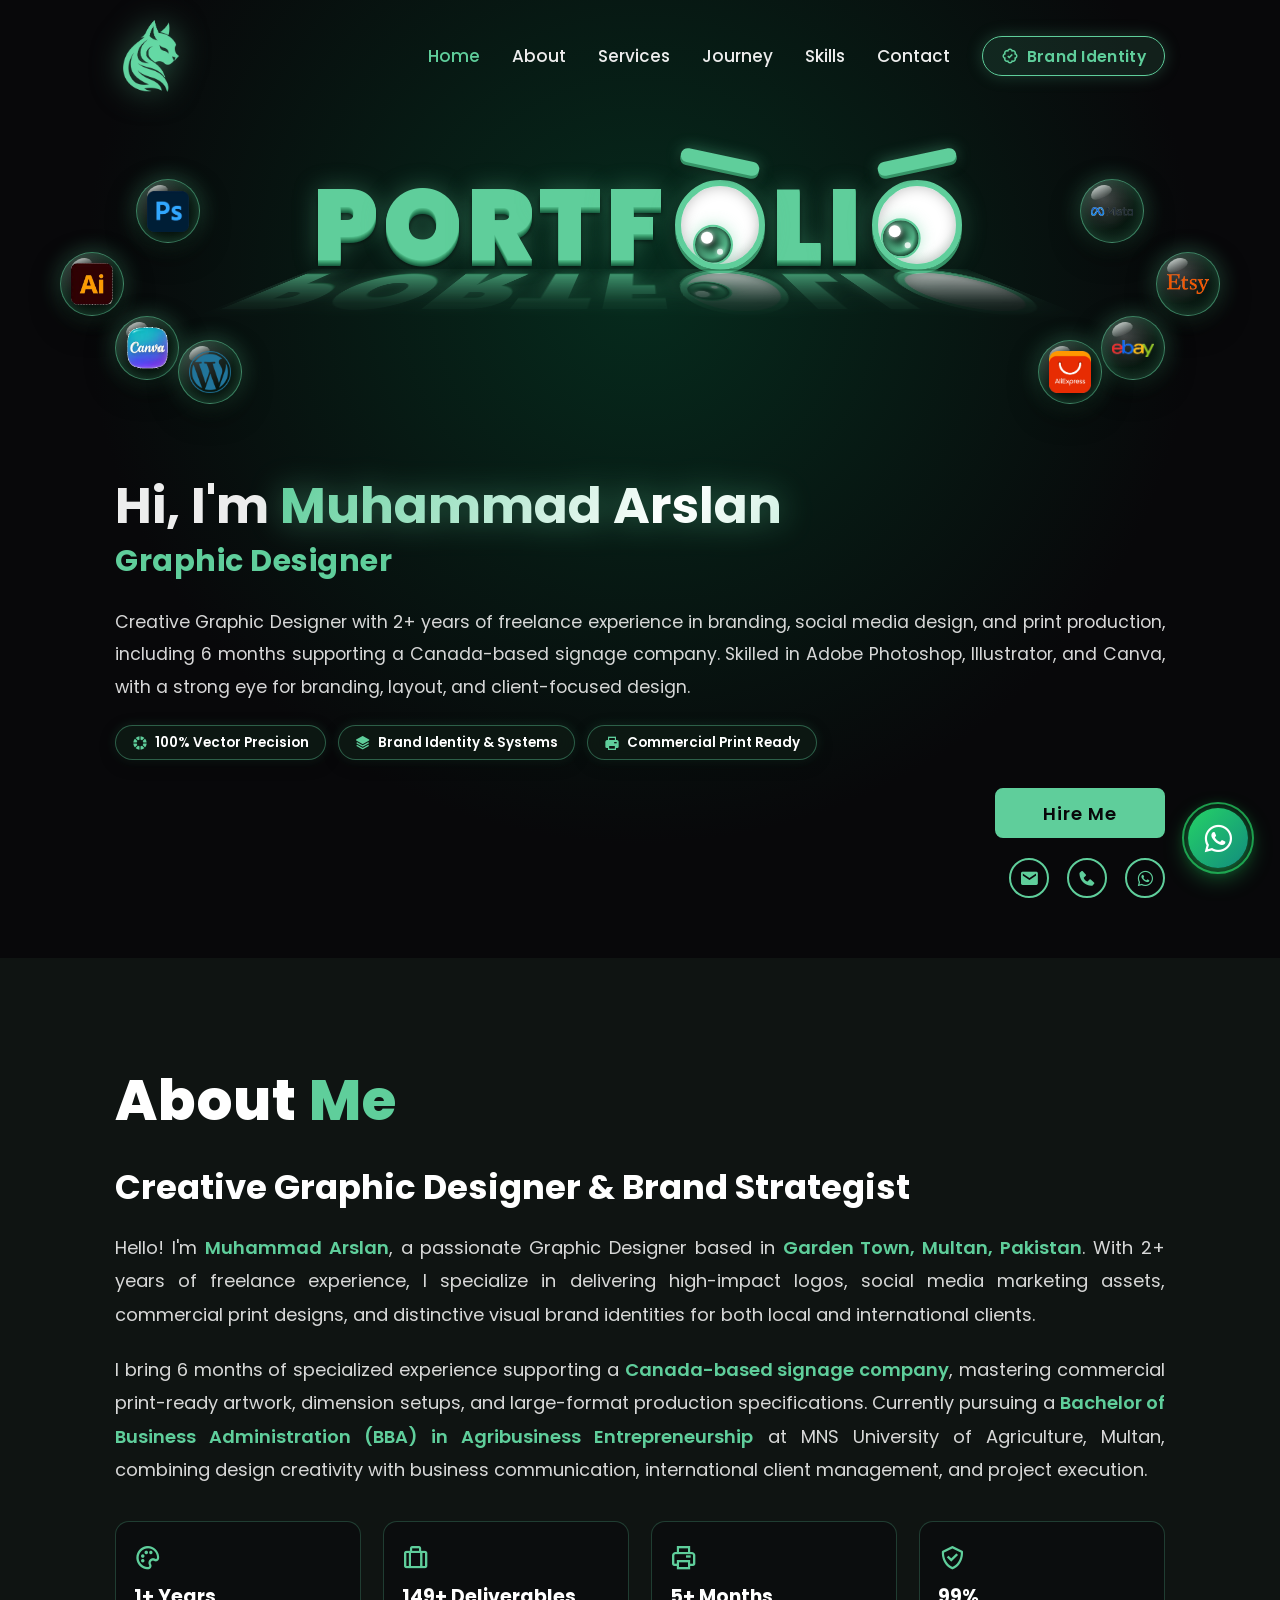
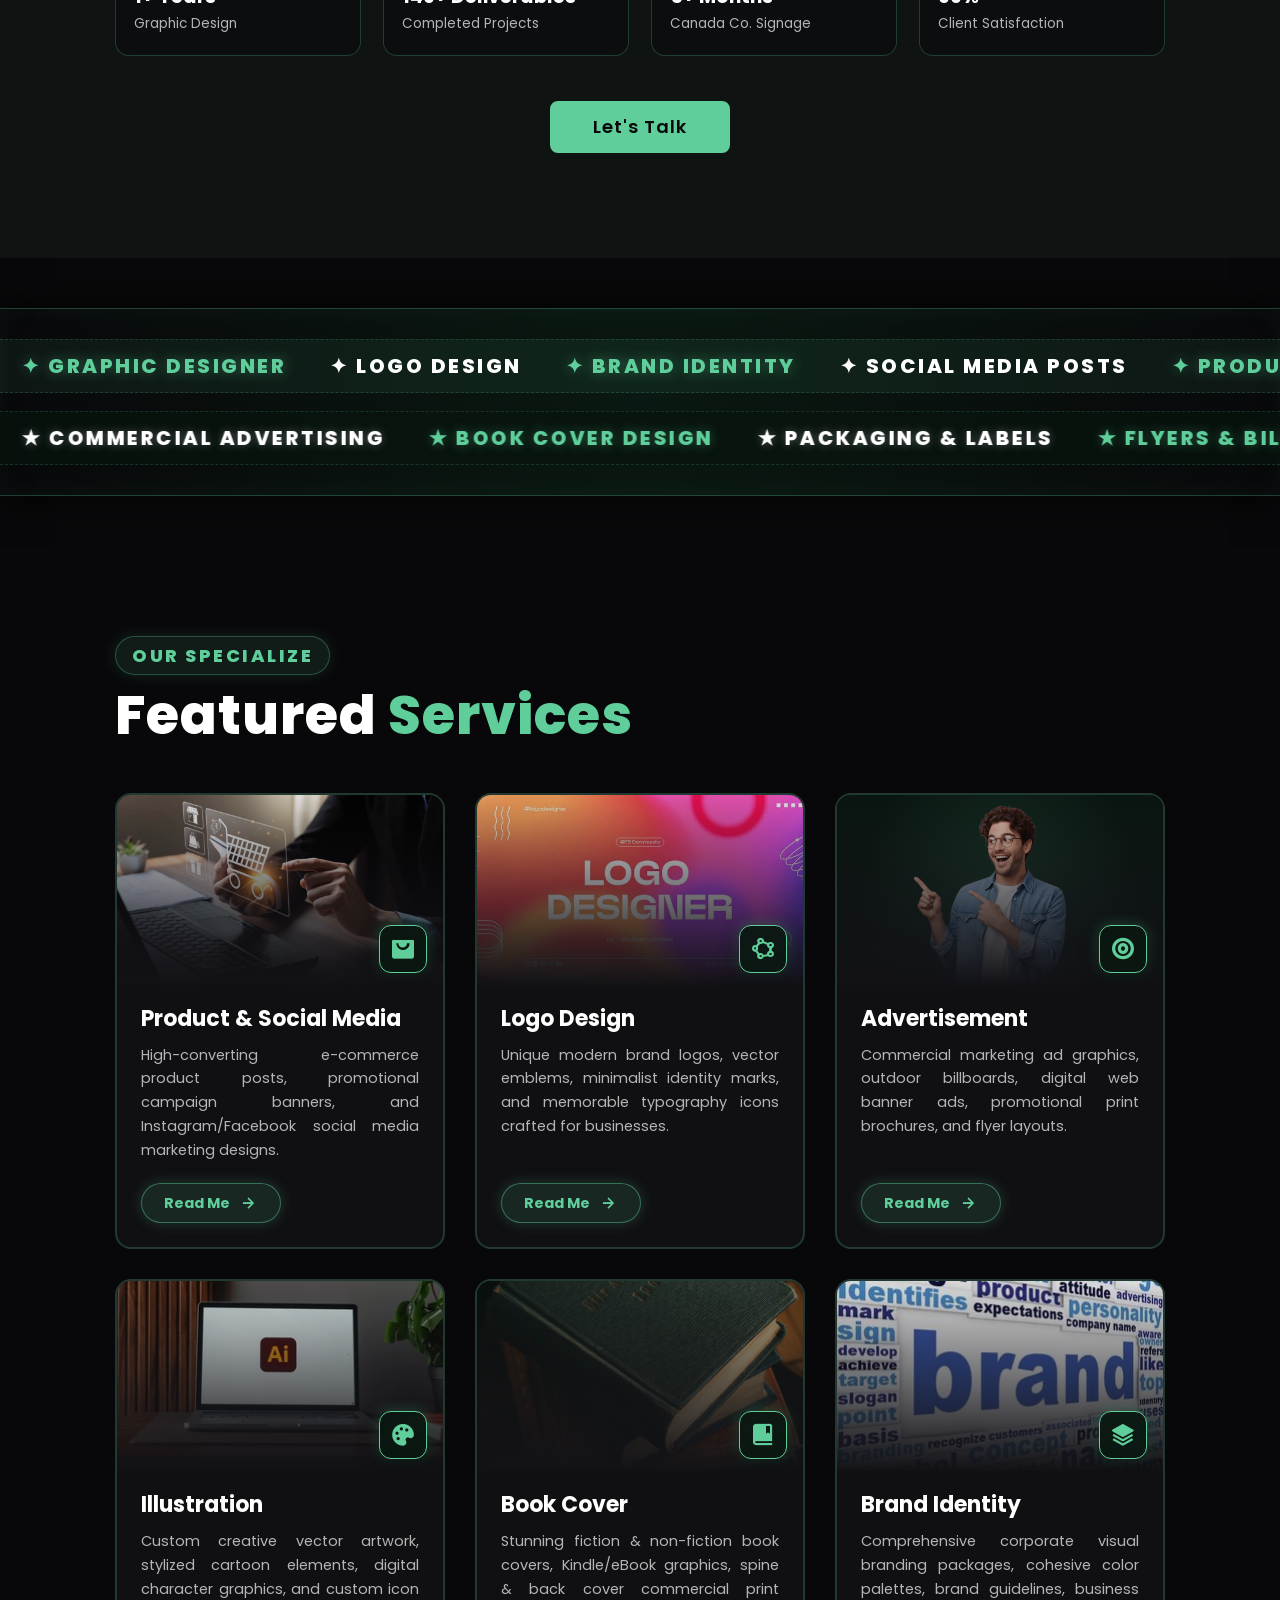
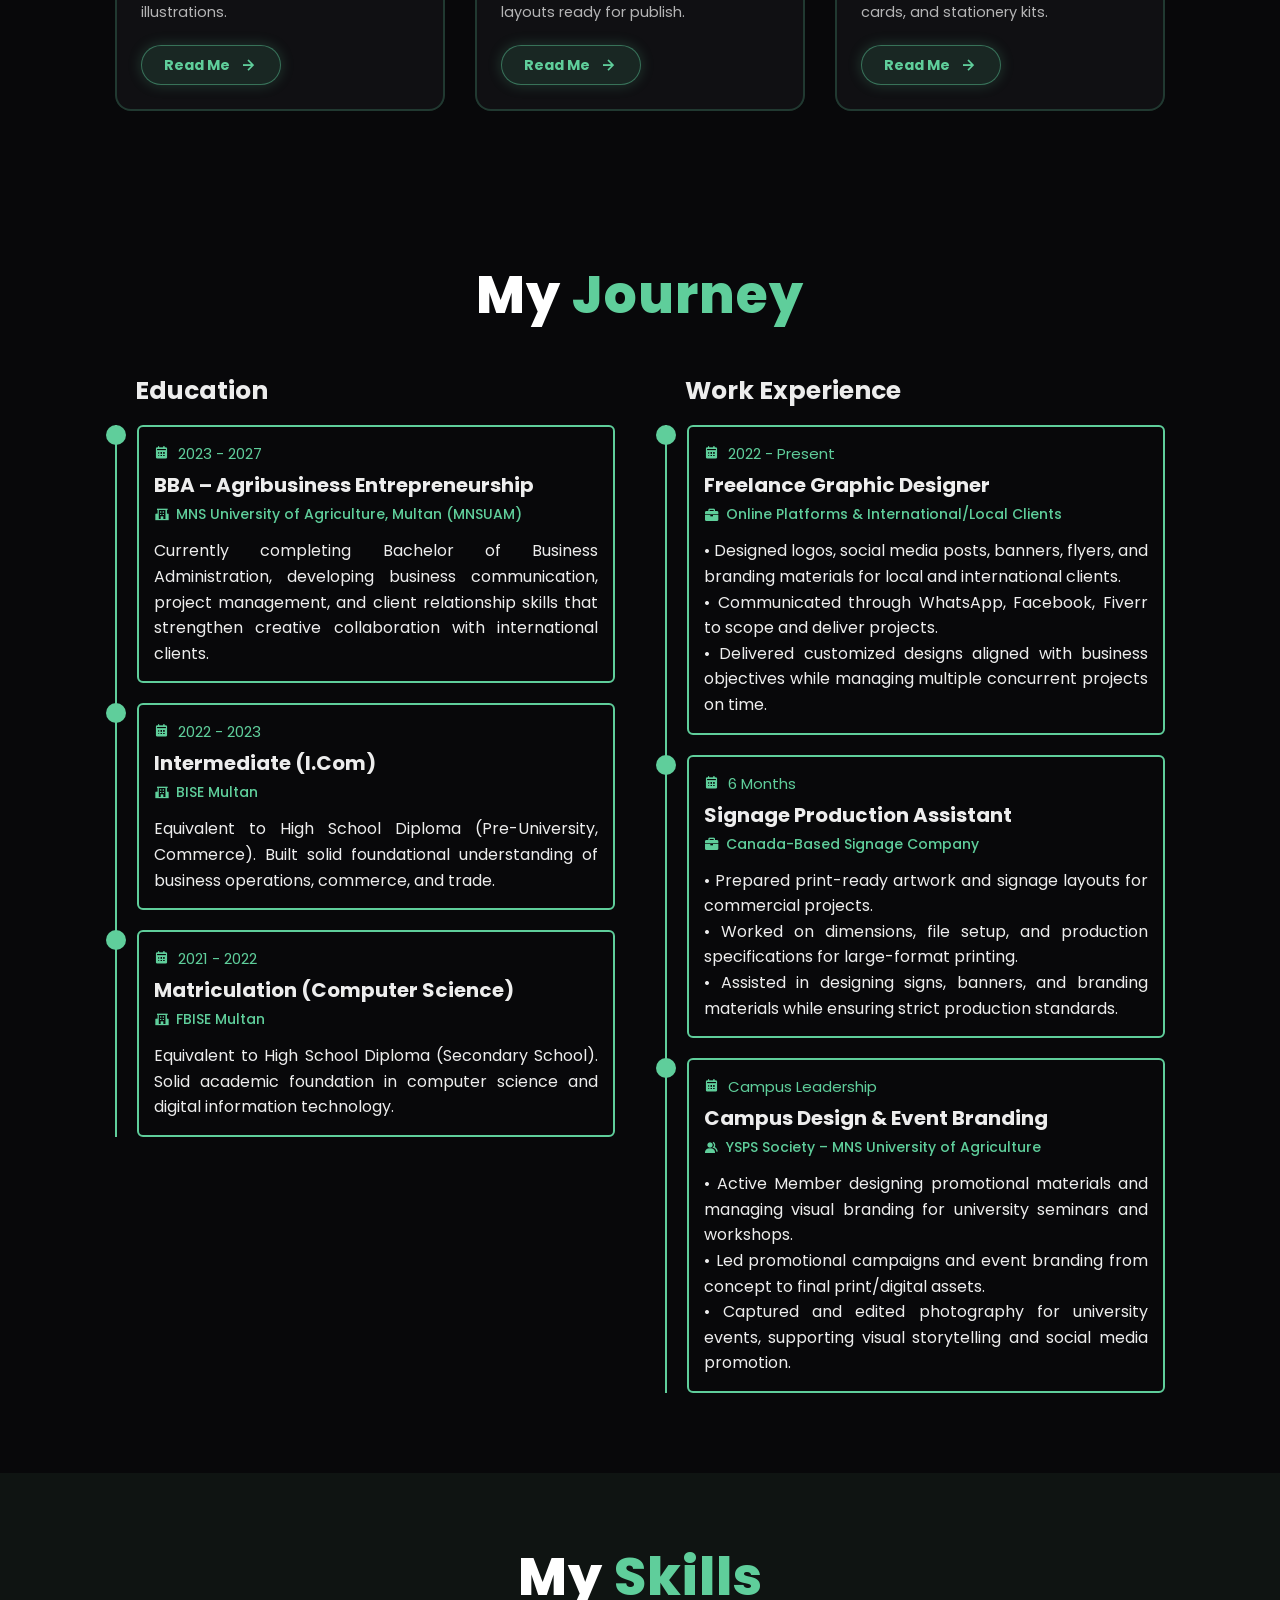
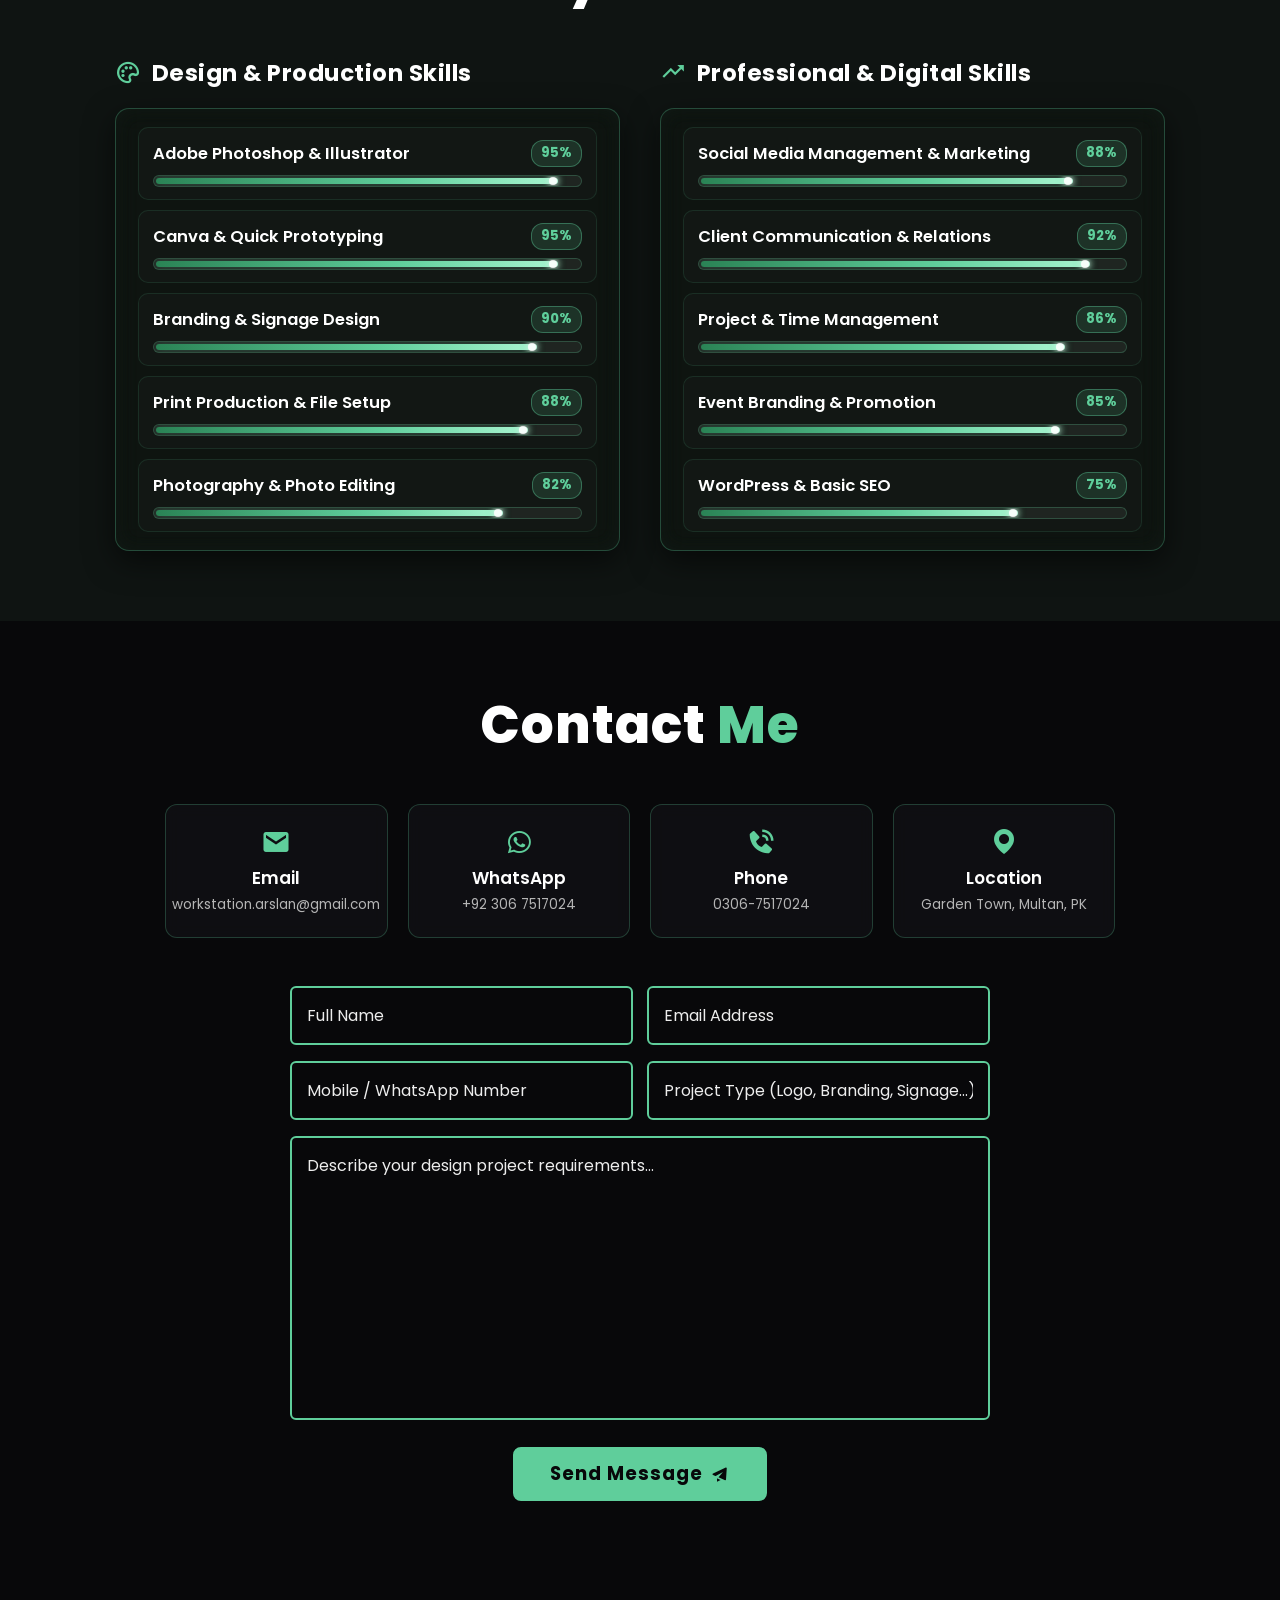
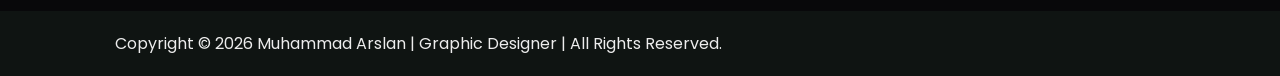
==== commit a33ef0c6: "feat: replace navbar logo with enlarged high-res Fox brand emblem and add Brand Identity button link" ====
--- a/index.html
+++ b/index.html
@@ -18,7 +18,7 @@
     <!-- header design -->
     <header class="header">
         <a href="#" class="logo">
-            <img src="images/logo.png" alt="Signatures Studio Logo" class="nav-logo-img">
+            <img src="images/logo.png" alt="Signature Studio Fox Logo" class="nav-logo-img">
         </a>
 
         <div class="bx bx-menu" id="menu-icon"></div>
@@ -30,6 +30,9 @@
             <a href="#education">Journey</a>
             <a href="#skills">Skills</a>
             <a href="#contact">Contact</a>
+            <a href="https://www.behance.net/gallery/256480675/Signature-Studio-Brand-Identity?platform=direct" target="_blank" rel="noopener noreferrer" class="nav-brand-btn">
+                <i class='bx bx-badge-check'></i> Brand Identity
+            </a>
 
             <span class="active-nav"></span>
         </nav>
--- a/style.css
+++ b/style.css
@@ -84,33 +84,72 @@
 }
 
 .logo .nav-logo-img {
-    width: 5.6rem;
-    height: 5.6rem;
+    width: 7.2rem;
+    height: 7.2rem;
     object-fit: contain;
-    filter: drop-shadow(0 0 14px rgba(95, 206, 155, 0.5));
-    transition: transform .35s ease, filter .35s ease;
+    filter: drop-shadow(0 0 16px rgba(95, 206, 155, 0.55));
+    transition: transform .35s cubic-bezier(0.175, 0.885, 0.32, 1.275), filter .35s ease;
 }
 
 .logo:hover .nav-logo-img {
-    transform: scale(1.1) rotate(6deg);
-    filter: drop-shadow(0 0 22px var(--main-color));
+    transform: scale(1.12) rotate(4deg);
+    filter: drop-shadow(0 0 25px var(--main-color));
 }
 
 .navbar {
     position: relative;
+    display: flex;
+    align-items: center;
 }
 
 .navbar a {
     font-size: 1.7rem;
     color: var(--text-color);
     font-weight: 500;
-    margin-left: 3.5rem;
+    margin-left: 3.2rem;
     transition: .3s;
 }
 
 .navbar a:hover,
 .navbar a.active {
     color: var(--main-color);
+}
+
+/* Brand Identity Showcase Button in Navbar */
+.navbar .nav-brand-btn {
+    display: inline-flex;
+    align-items: center;
+    gap: .7rem;
+    padding: .75rem 1.8rem;
+    margin-left: 3.2rem;
+    background: rgba(95, 206, 155, 0.12);
+    border: 1.5px solid var(--main-color);
+    border-radius: 2.5rem;
+    color: var(--main-color) !important;
+    font-size: 1.55rem;
+    font-weight: 600;
+    letter-spacing: .03rem;
+    text-decoration: none;
+    box-shadow: 0 0 16px rgba(95, 206, 155, 0.25);
+    transition: all .35s cubic-bezier(0.175, 0.885, 0.32, 1.275);
+}
+
+.navbar .nav-brand-btn i {
+    font-size: 1.8rem;
+    color: var(--main-color);
+    transition: transform .35s ease, color .35s ease;
+}
+
+.navbar .nav-brand-btn:hover {
+    background: var(--main-color);
+    color: var(--bg-color) !important;
+    box-shadow: 0 0 28px rgba(95, 206, 155, 0.7);
+    transform: translateY(-2px) scale(1.03);
+}
+
+.navbar .nav-brand-btn:hover i {
+    color: var(--bg-color);
+    transform: rotate(15deg) scale(1.1);
 }
 
 #menu-icon {
@@ -2145,8 +2184,8 @@
     }
 
     .logo .nav-logo-img {
-        width: 4.2rem;
-        height: 4.2rem;
+        width: 6.2rem;
+        height: 6.2rem;
     }
 
     .logo .logo-text {
@@ -2275,11 +2314,14 @@
     }
 
     .navbar {
+        display: flex;
+        flex-direction: column;
+        align-items: flex-start;
         position: absolute;
         top: 100%;
         left: -100%;
         width: 100%;
-        padding: 1rem 5%;
+        padding: 1.5rem 6%;
         background: var(--second-bg-color);
         box-shadow: 0 .5rem 1rem rgba(0, 0, 0, .5);
         border-top: .1rem solid var(--main-color);
@@ -2317,13 +2359,36 @@
     .navbar a {
         display: block;
         font-size: 1.9rem;
-        margin: 2rem 0;
+        margin: 1.4rem 0;
+        margin-left: 0 !important;
         transform: translateX(-20rem);
         transition: .25s ease;
         transition-delay: 0s;
     }
 
     .navbar.active a {
+        transform: translateX(0);
+        transition-delay: .25s;
+    }
+
+    .navbar .nav-brand-btn {
+        display: inline-flex !important;
+        align-items: center;
+        gap: .8rem;
+        margin: 1.4rem 0 1.8rem !important;
+        margin-left: 0 !important;
+        padding: 1rem 2.2rem !important;
+        width: auto !important;
+        font-size: 1.6rem !important;
+        border-radius: 2.5rem !important;
+        background: rgba(95, 206, 155, 0.16) !important;
+        border: 1.5px solid var(--main-color) !important;
+        box-shadow: 0 0 18px rgba(95, 206, 155, 0.3) !important;
+        transform: translateX(-20rem);
+        transition: .25s ease;
+    }
+
+    .navbar.active .nav-brand-btn {
         transform: translateX(0);
         transition-delay: .25s;
     }
@@ -2544,8 +2609,8 @@
     }
 
     .logo .nav-logo-img {
-        width: 3.6rem;
-        height: 3.6rem;
+        width: 5.2rem !important;
+        height: 5.2rem !important;
     }
 
     .logo .logo-text {
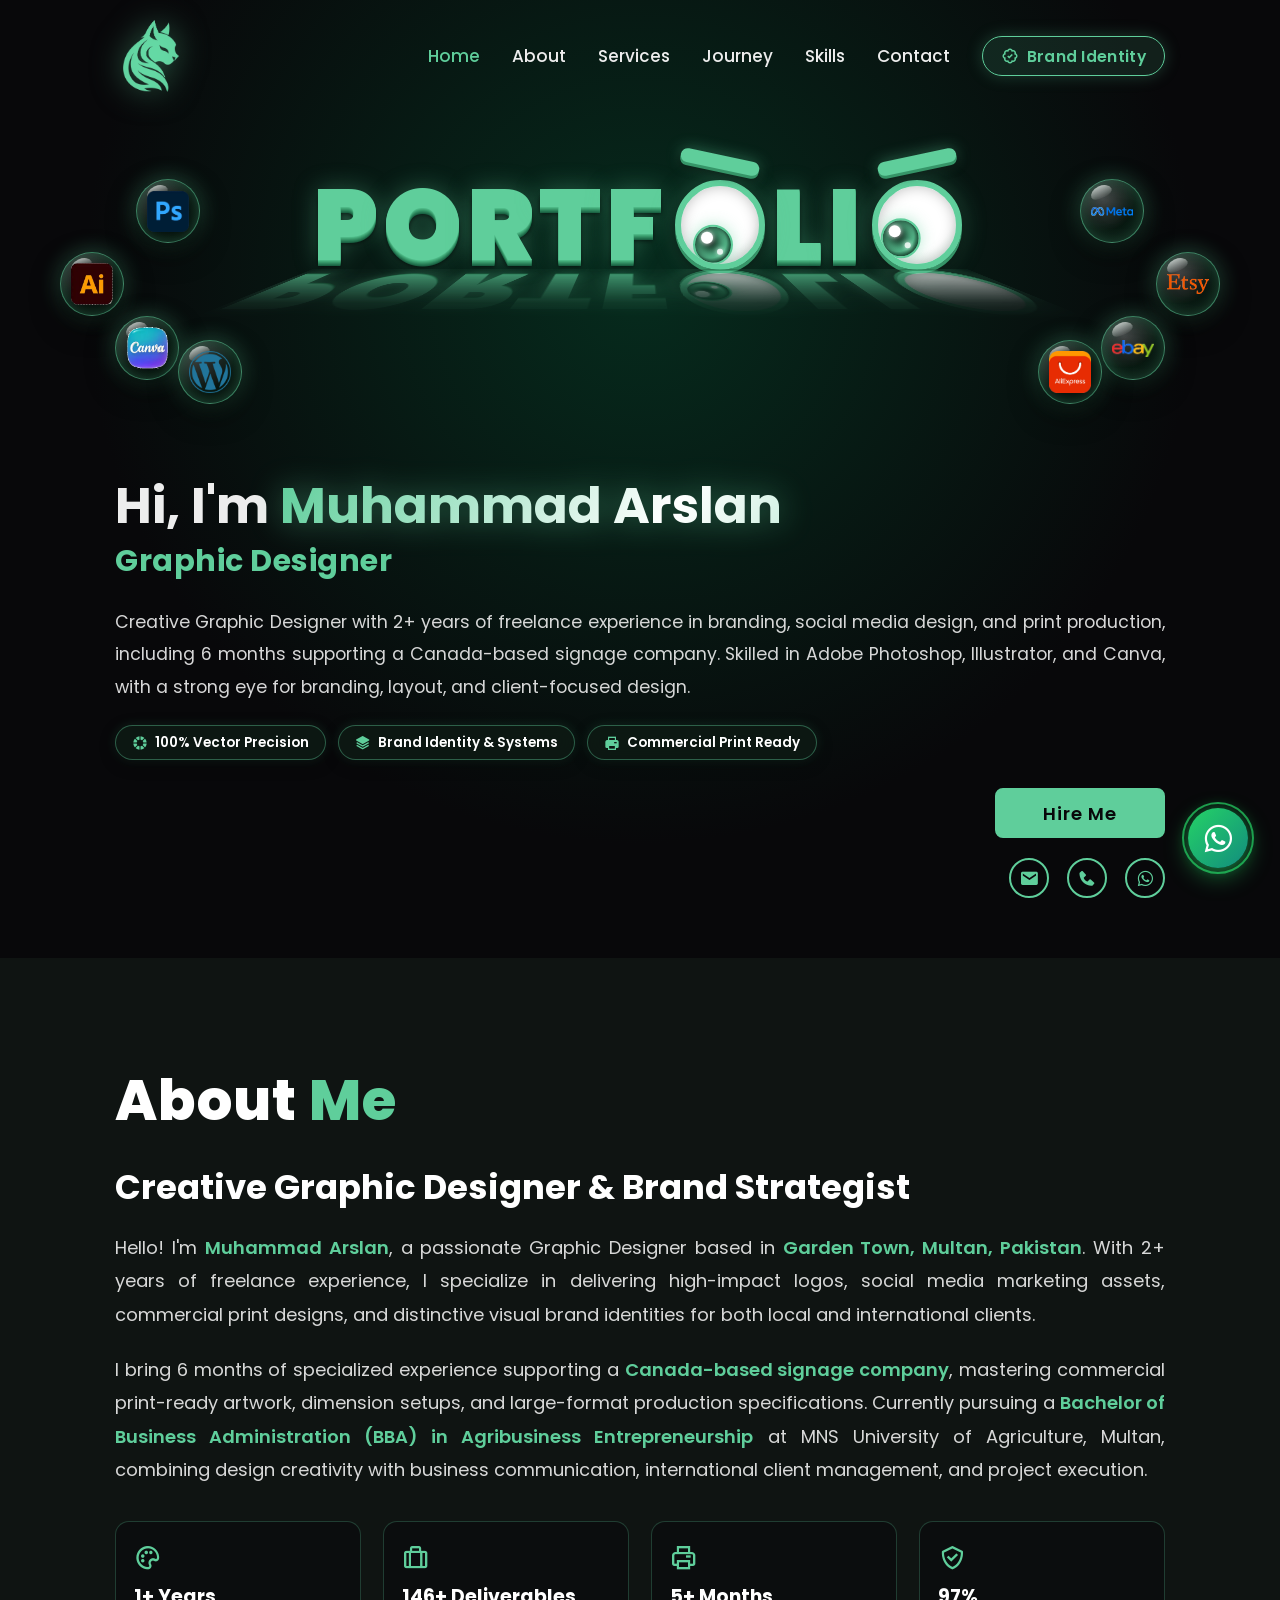
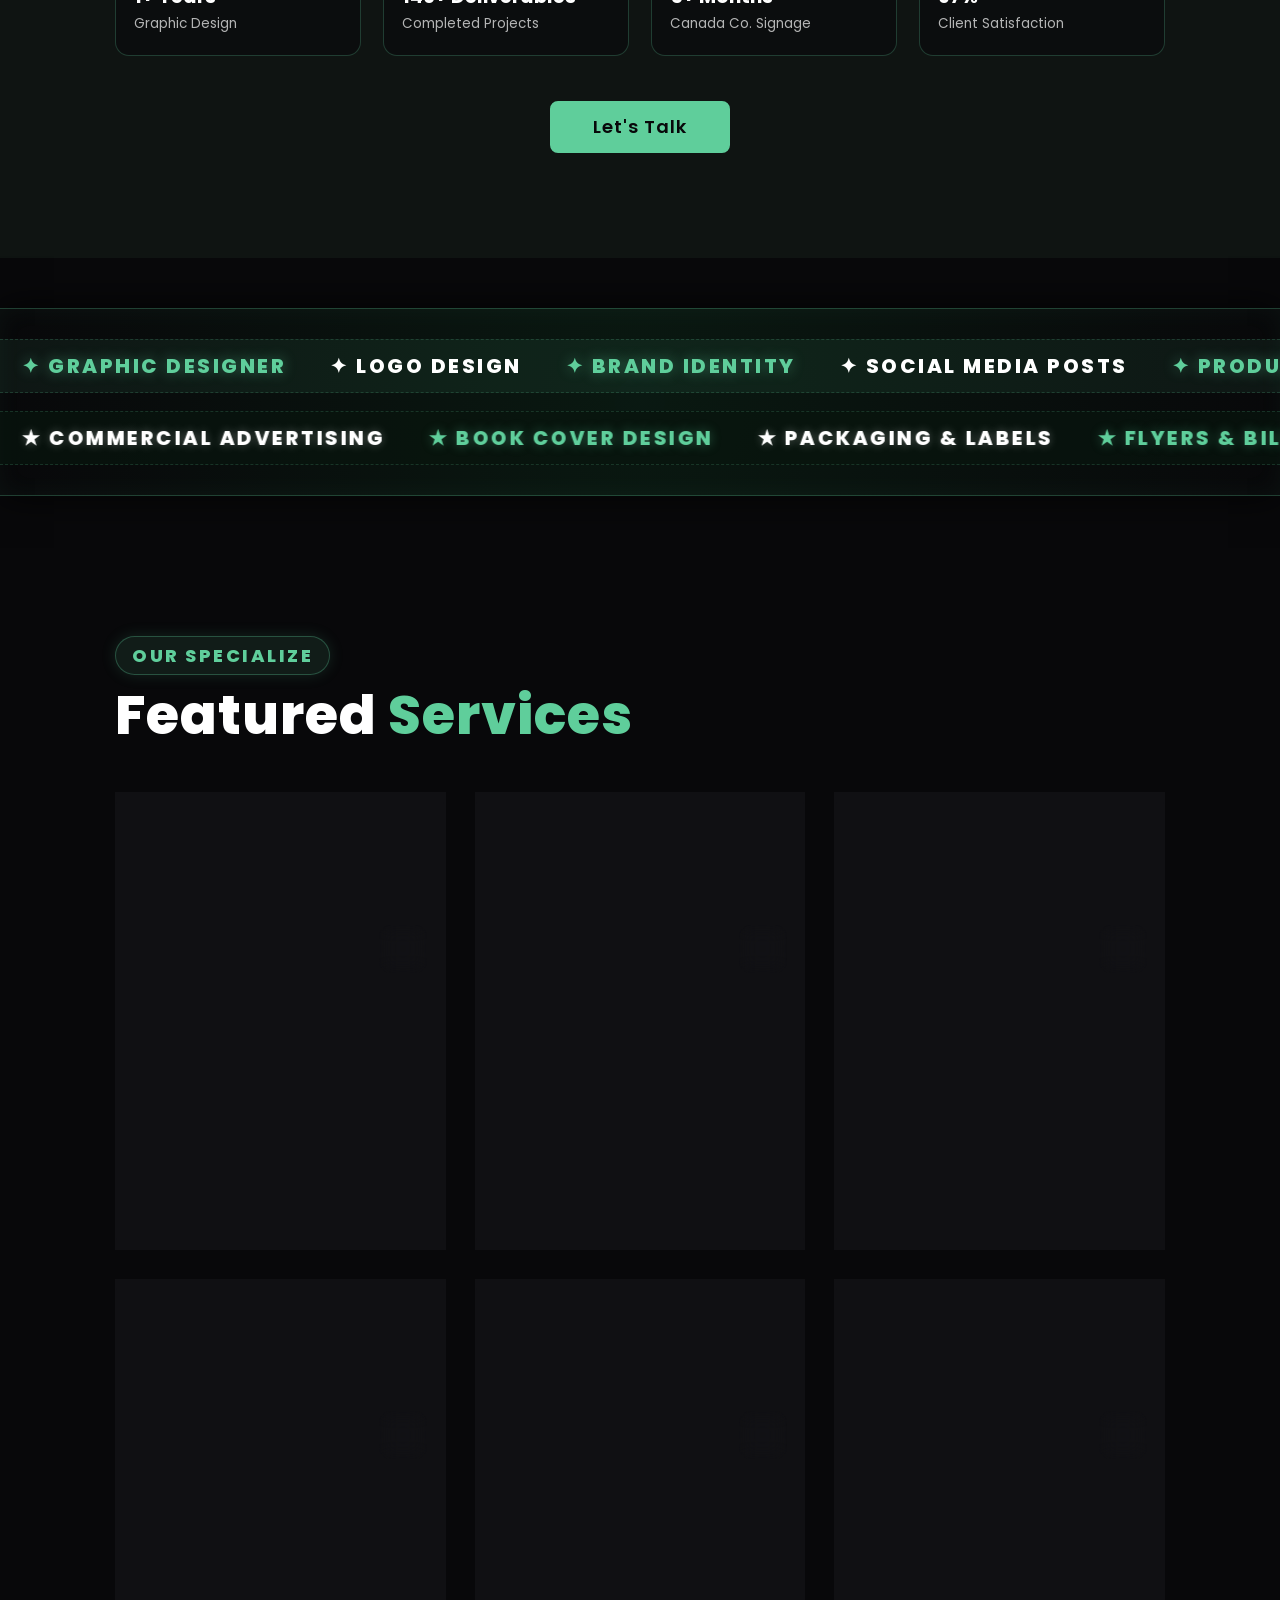
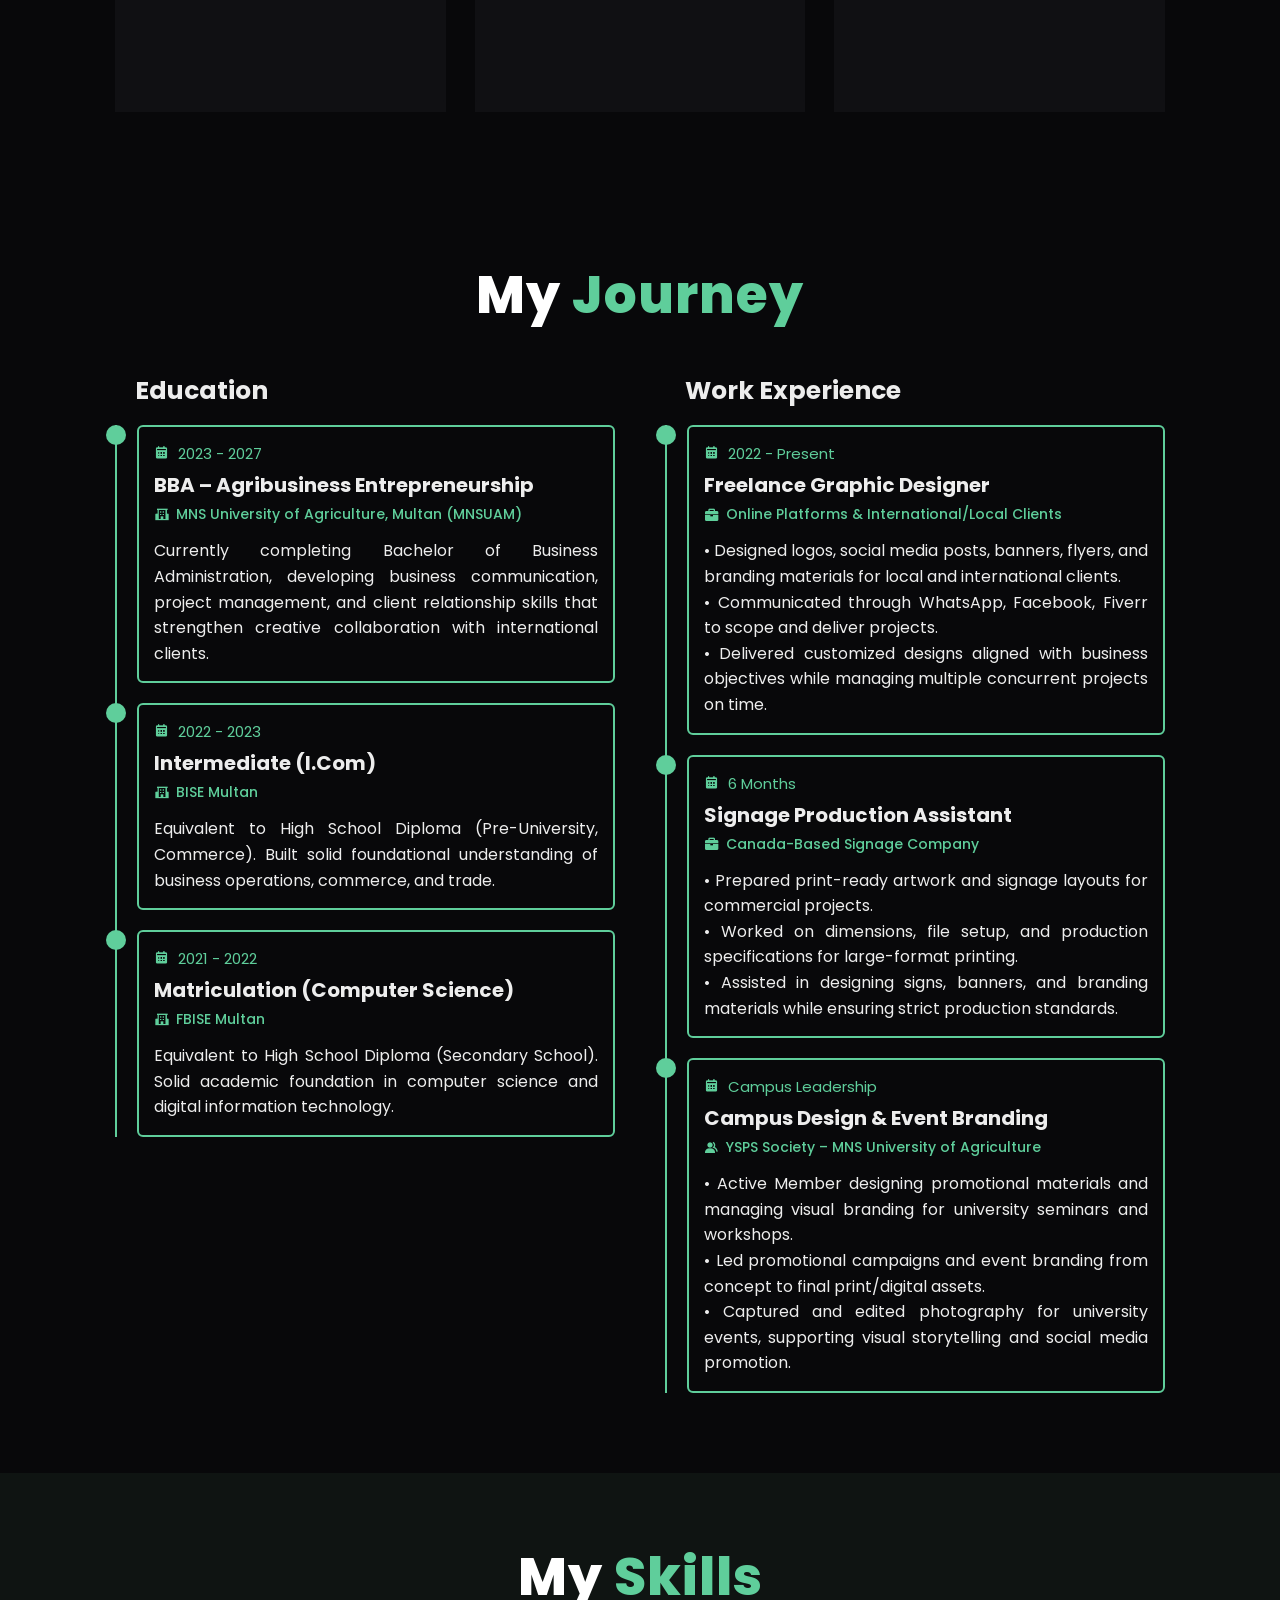
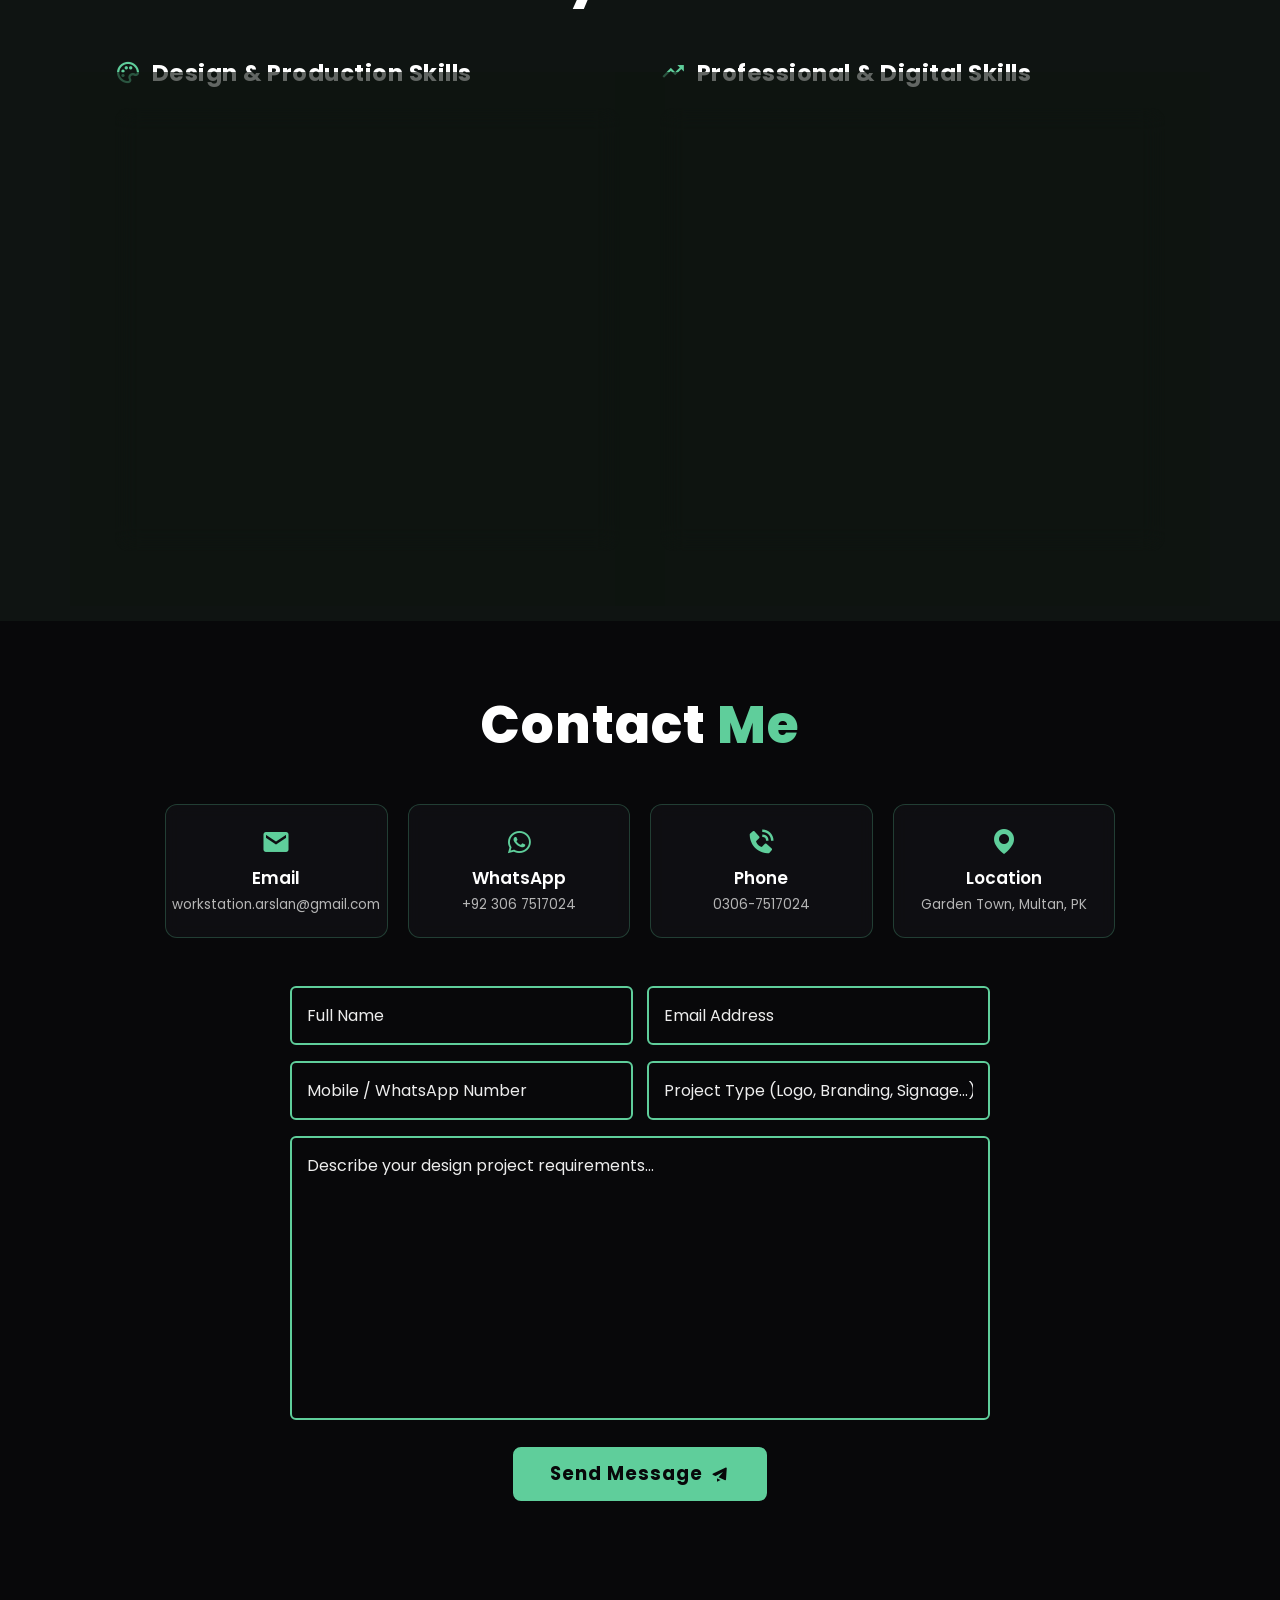
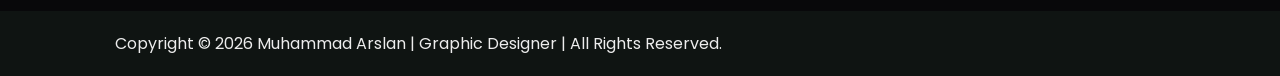
==== commit 78abb3df: "feat: recolor Meta logo to official Meta blue and create internal Brand Identity case study page wit" ====
--- a/index.html
+++ b/index.html
@@ -30,7 +30,7 @@
             <a href="#education">Journey</a>
             <a href="#skills">Skills</a>
             <a href="#contact">Contact</a>
-            <a href="https://www.behance.net/gallery/256480675/Signature-Studio-Brand-Identity?platform=direct" target="_blank" rel="noopener noreferrer" class="nav-brand-btn">
+            <a href="brand-identity.html" class="nav-brand-btn">
                 <i class='bx bx-badge-check'></i> Brand Identity
             </a>
 
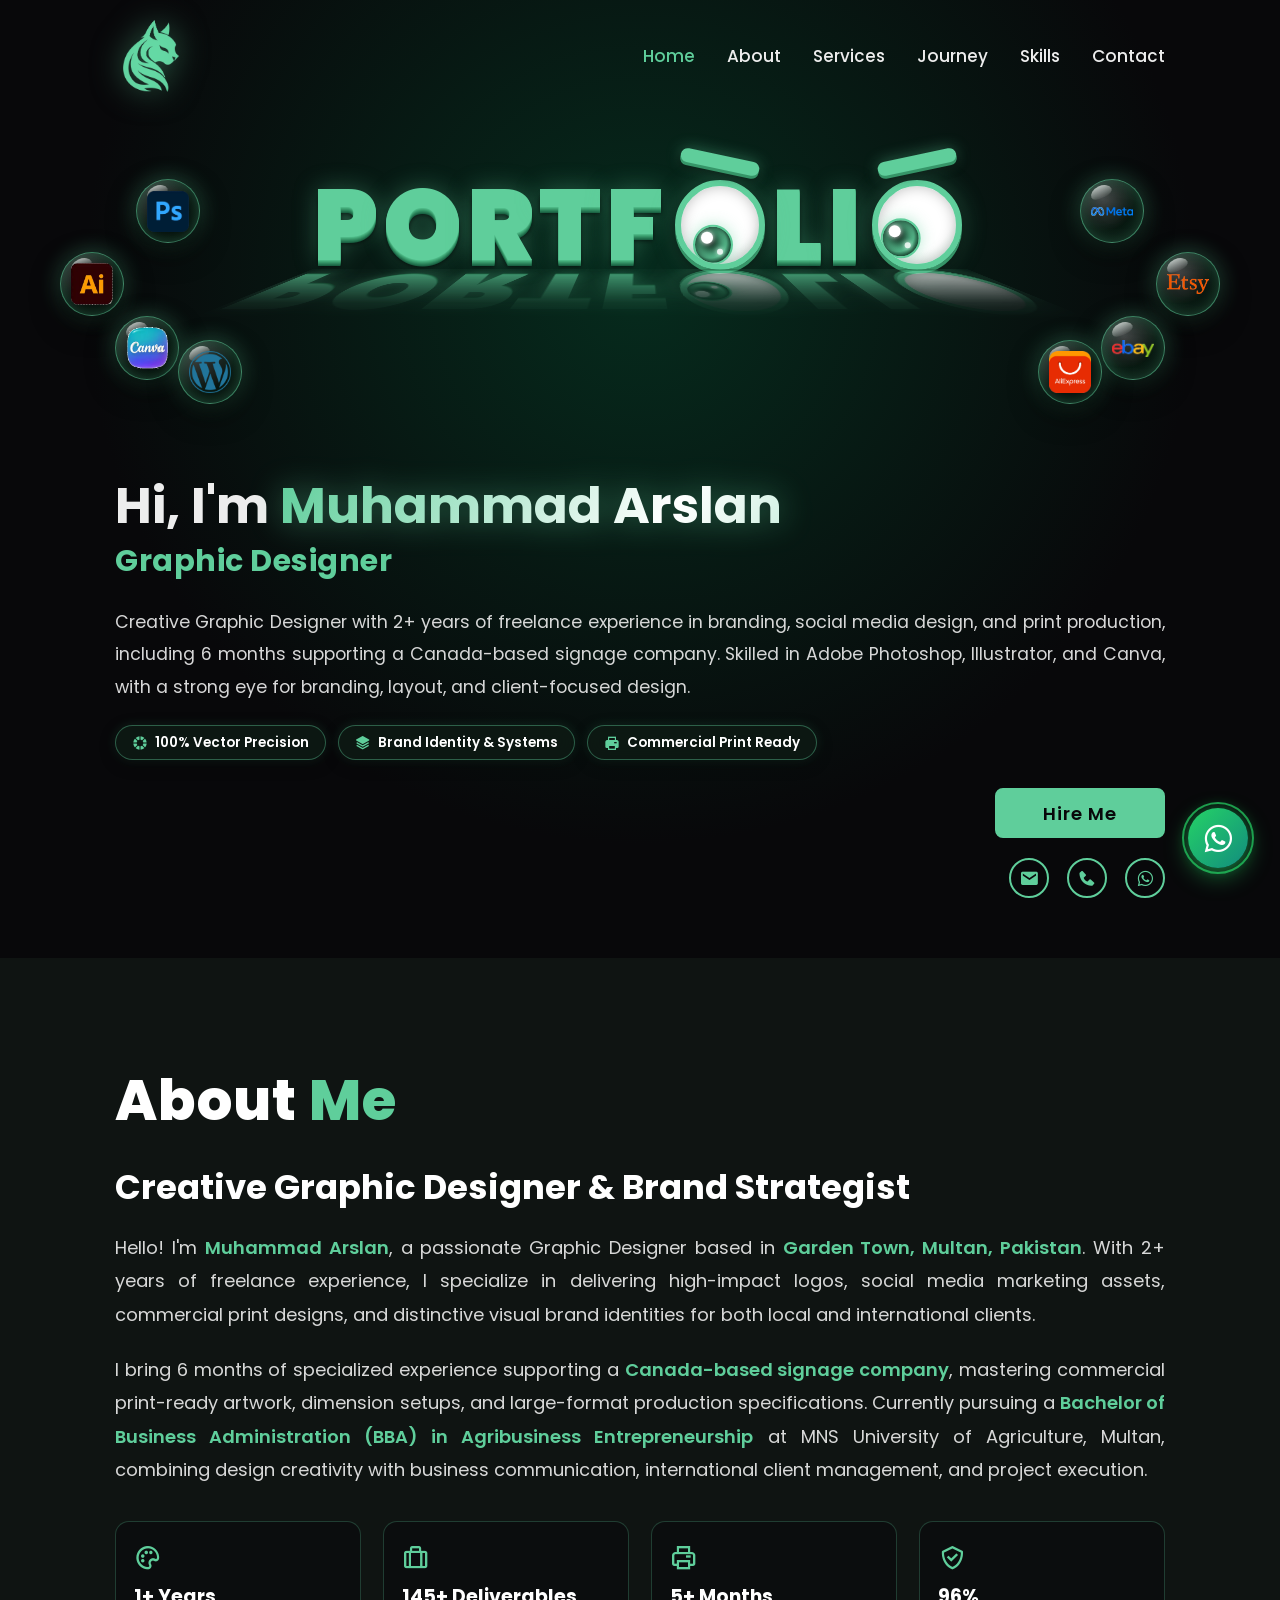
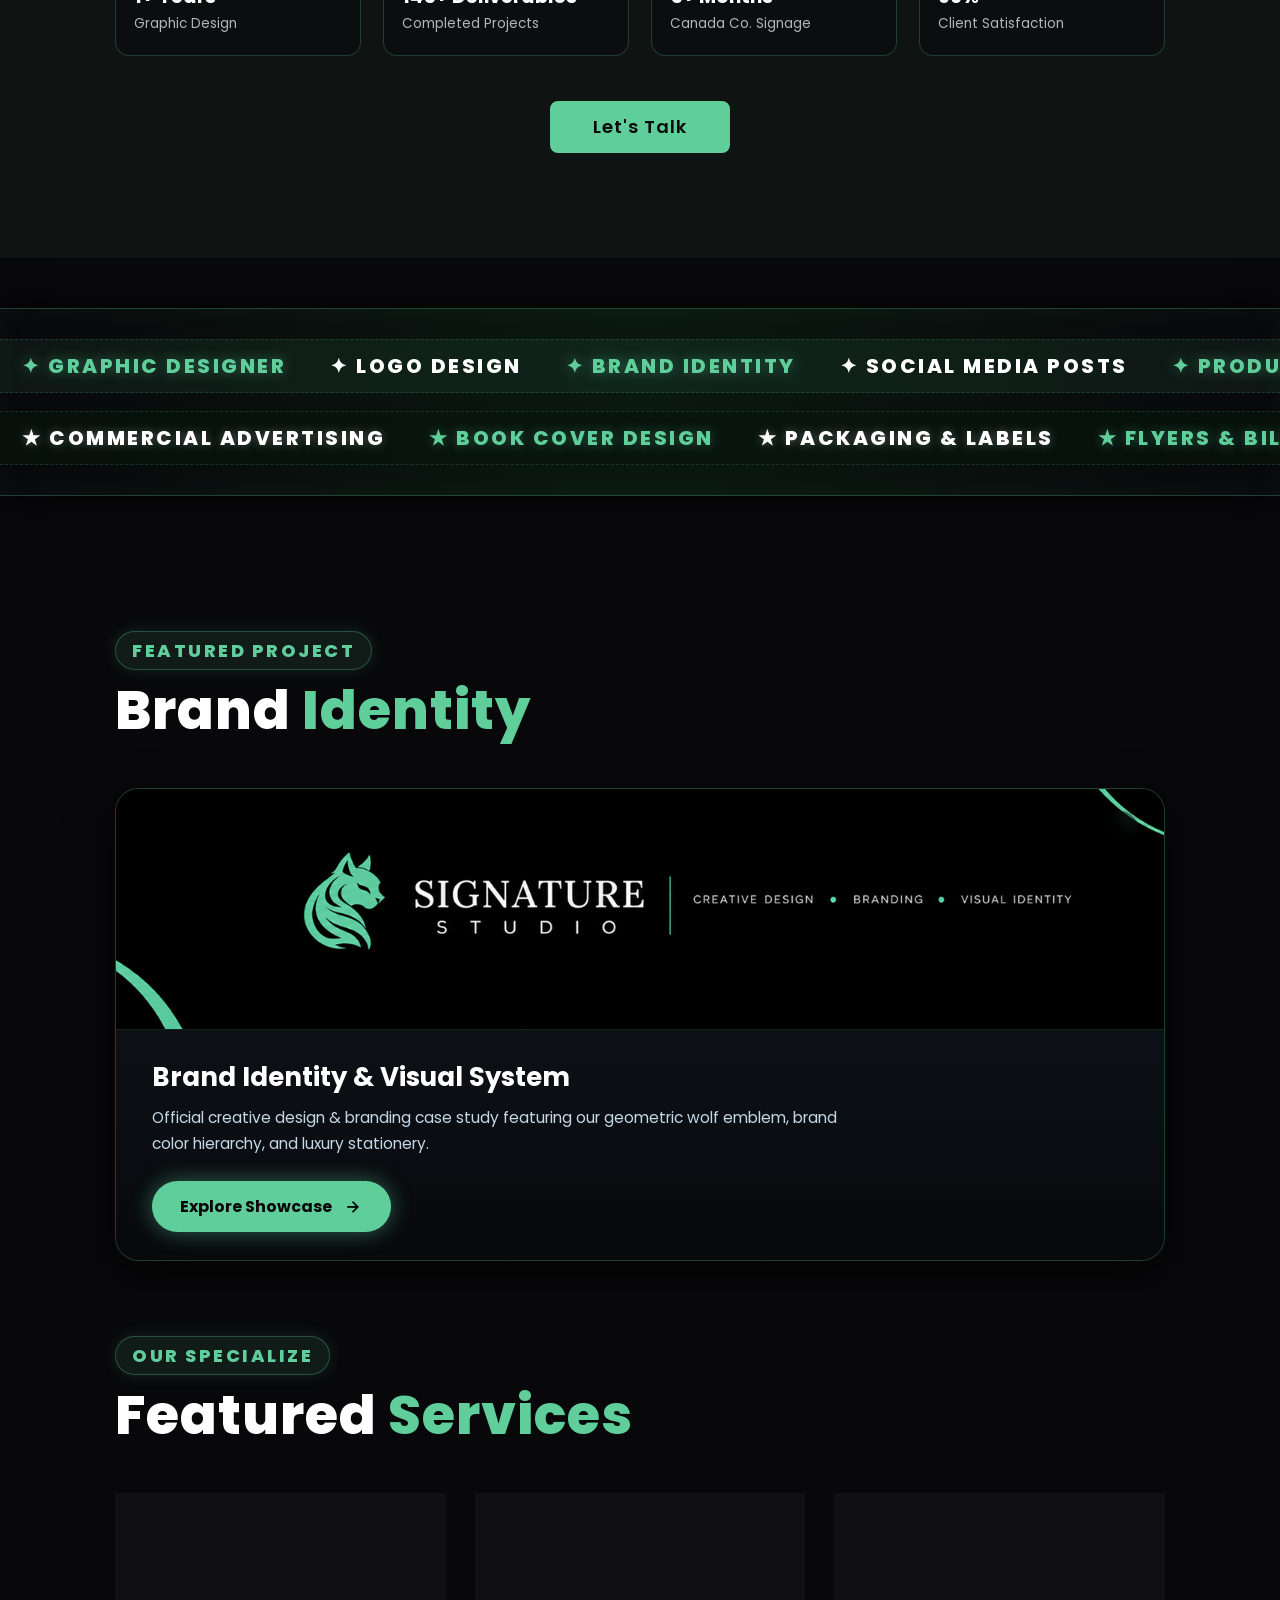
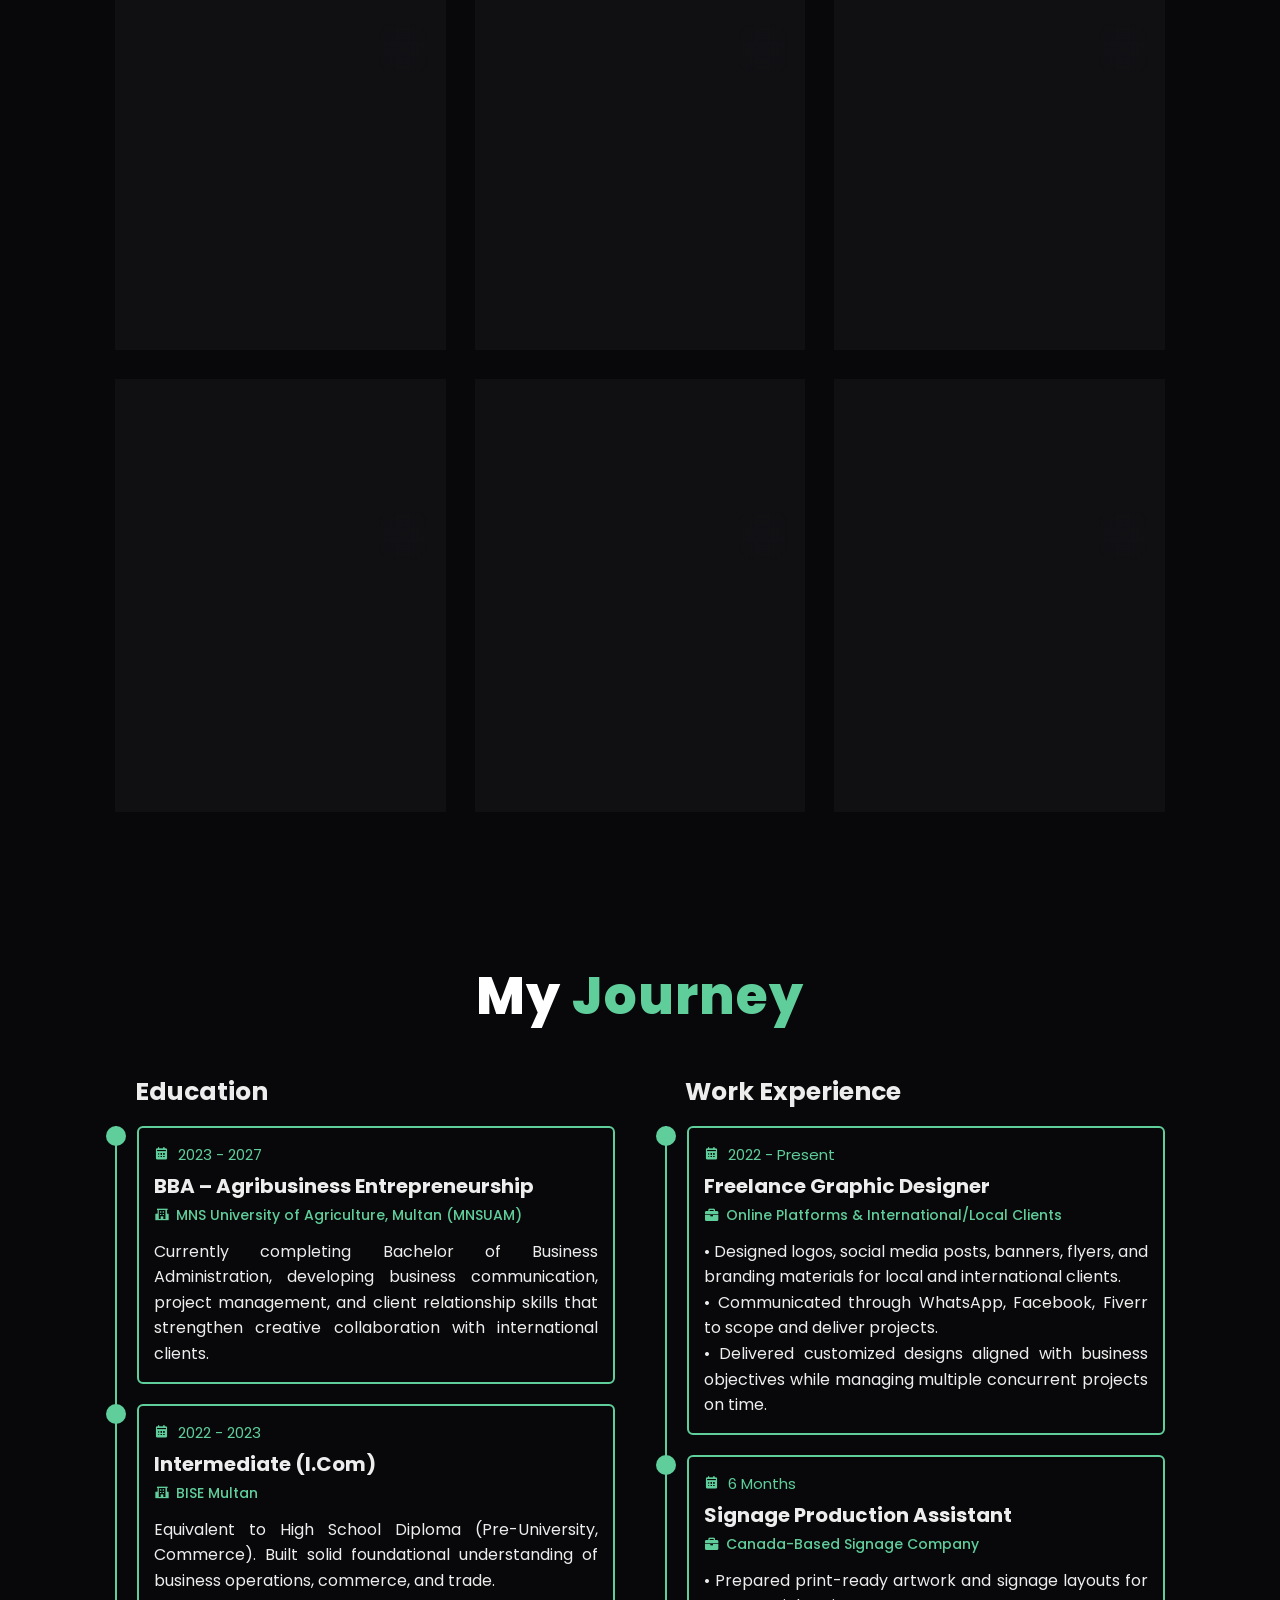
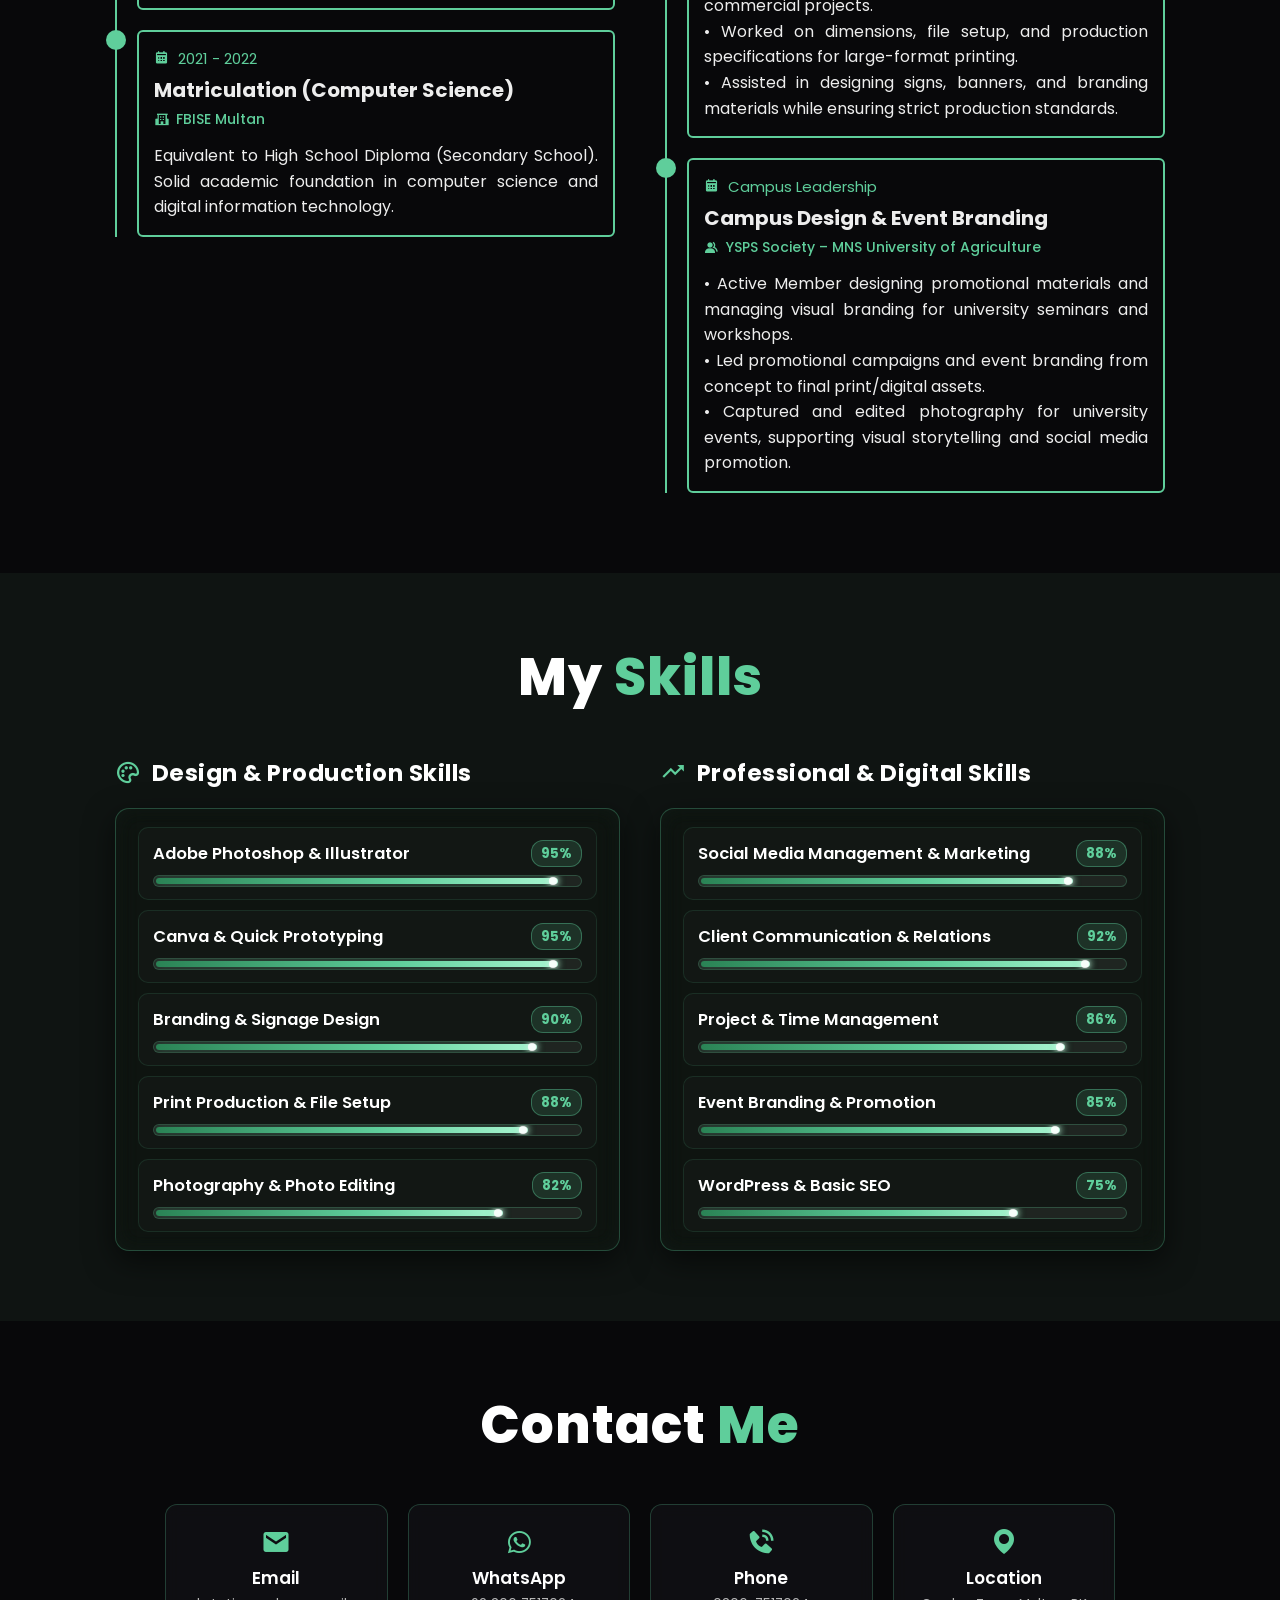
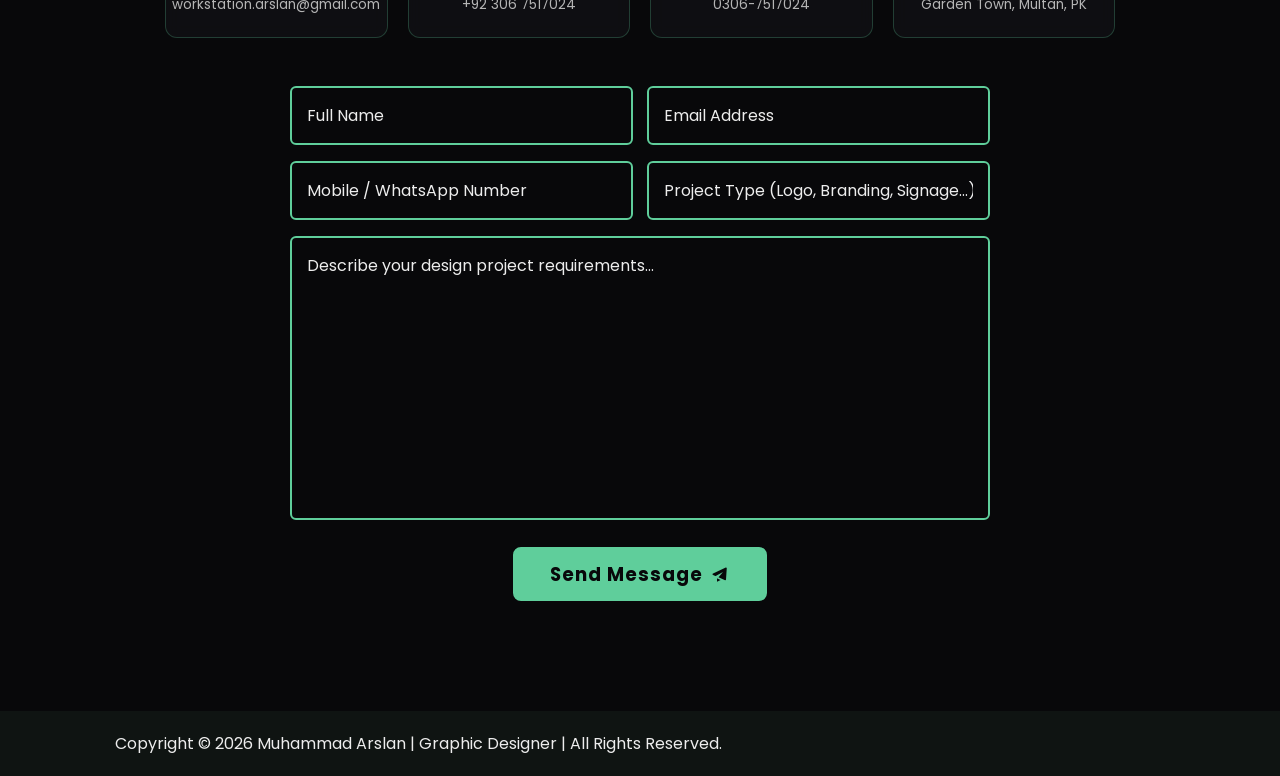
==== commit 43e5163d: "feat: move Brand Identity from navbar into big featured card box above services, remove wolf green b" ====
--- a/index.html
+++ b/index.html
@@ -30,9 +30,6 @@
             <a href="#education">Journey</a>
             <a href="#skills">Skills</a>
             <a href="#contact">Contact</a>
-            <a href="brand-identity.html" class="nav-brand-btn">
-                <i class='bx bx-badge-check'></i> Brand Identity
-            </a>
 
             <span class="active-nav"></span>
         </nav>
@@ -306,6 +303,41 @@
         </div>
     </div>
 
+    <!-- BIG FEATURED BRAND IDENTITY SHOWCASE CARD (BETWEEN TICKER & FEATURED SERVICES) -->
+    <section class="brand-spotlight" id="brand-identity">
+        <div class="brand-spotlight-container">
+            <div class="services-header-left">
+                <span class="services-tag">Featured Project</span>
+                <h2 class="heading services-heading">Brand <span>Identity</span></h2>
+            </div>
+
+            <a href="brand-identity.html" class="brand-spotlight-card" title="Click to view Signature Studio Brand Identity Showcase">
+                <div class="brand-spotlight-box">
+                    <div class="brand-spotlight-img-wrap">
+                        <img src="images/brand-identity-banner.png" alt="Signature Studio Brand Identity Banner" class="brand-spotlight-img">
+                        <div class="brand-spotlight-badge-overlay">
+                            <span class="spotlight-chip">
+                                <i class='bx bx-badge-check'></i> Signature Studio
+                            </span>
+                        </div>
+                    </div>
+                    <div class="brand-spotlight-content">
+                        <div class="brand-spotlight-text">
+                            <h3>Brand Identity & Visual System</h3>
+                            <p>Official creative design & branding case study featuring our geometric wolf emblem, brand color hierarchy, and luxury stationery.</p>
+                        </div>
+                        <div class="brand-spotlight-cta">
+                            <span class="spotlight-action-btn">
+                                <span>Explore Showcase</span>
+                                <i class='bx bx-right-arrow-alt'></i>
+                            </span>
+                        </div>
+                    </div>
+                </div>
+            </a>
+        </div>
+    </section>
+
     <!-- services section design -->
     <section class="services" id="services">
         <div class="services-header-left">
--- a/style.css
+++ b/style.css
@@ -1158,10 +1158,150 @@
     text-shadow: 0 0 12px rgba(95, 206, 155, 0.4);
 }
 
+/* ==================== BIG BRAND IDENTITY SPOTLIGHT SECTION ==================== */
+.brand-spotlight {
+    min-height: auto;
+    padding: 7.5rem 9% 3rem;
+    background: var(--bg-color);
+    position: relative;
+    overflow: hidden;
+}
+
+.brand-spotlight-container {
+    max-width: 120rem;
+    margin: 0 auto;
+}
+
+.brand-spotlight-card {
+    display: block;
+    text-decoration: none;
+    margin-top: 1rem;
+    border-radius: 2.4rem;
+    background: #080a0e;
+    border: 1.5px solid rgba(95, 206, 155, 0.28);
+    box-shadow: 0 15px 45px rgba(0, 0, 0, 0.7);
+    overflow: hidden;
+    position: relative;
+    transition: transform .4s cubic-bezier(0.165, 0.84, 0.44, 1), border-color .35s ease, box-shadow .4s ease;
+}
+
+.brand-spotlight-card:hover {
+    transform: translateY(-8px);
+    border-color: var(--main-color);
+    box-shadow: 0 25px 65px rgba(95, 206, 155, 0.25), 0 0 35px rgba(95, 206, 155, 0.18);
+}
+
+.brand-spotlight-img-wrap {
+    position: relative;
+    width: 100%;
+    background: #000000;
+    overflow: hidden;
+    border-bottom: 1px solid rgba(95, 206, 155, 0.18);
+}
+
+.brand-spotlight-img {
+    width: 100%;
+    height: auto;
+    display: block;
+    object-fit: cover;
+    transition: transform .6s cubic-bezier(0.165, 0.84, 0.44, 1);
+}
+
+.brand-spotlight-card:hover .brand-spotlight-img {
+    transform: scale(1.025);
+}
+
+.brand-spotlight-badge-overlay {
+    position: absolute;
+    top: 2.2rem;
+    right: 2.6rem;
+    z-index: 2;
+}
+
+.spotlight-chip {
+    display: inline-flex;
+    align-items: center;
+    gap: .7rem;
+    padding: .65rem 1.8rem;
+    background: rgba(8, 8, 10, 0.88);
+    border: 1.2px solid var(--main-color);
+    border-radius: 2rem;
+    color: var(--main-color);
+    font-size: 1.35rem;
+    font-weight: 600;
+    letter-spacing: .04rem;
+    backdrop-filter: blur(10px);
+    box-shadow: 0 4px 18px rgba(0, 0, 0, 0.65);
+}
+
+.brand-spotlight-content {
+    display: flex;
+    justify-content: space-between;
+    align-items: center;
+    padding: 2.8rem 3.6rem;
+    background: linear-gradient(180deg, rgba(14, 18, 24, 0.85) 0%, #07090c 100%);
+    gap: 2.5rem;
+    flex-wrap: wrap;
+}
+
+.brand-spotlight-text h3 {
+    font-size: 2.6rem;
+    font-weight: 700;
+    color: #ffffff;
+    margin-bottom: .8rem;
+    transition: color .3s ease;
+}
+
+.brand-spotlight-card:hover .brand-spotlight-text h3 {
+    color: var(--main-color);
+}
+
+.brand-spotlight-text p {
+    font-size: 1.55rem;
+    color: #c4d7e5;
+    line-height: 1.65;
+    max-width: 72rem;
+    margin: 0;
+}
+
+.brand-spotlight-cta {
+    flex-shrink: 0;
+}
+
+.spotlight-action-btn {
+    display: inline-flex;
+    align-items: center;
+    gap: 1rem;
+    padding: 1.3rem 2.8rem;
+    background: var(--main-color);
+    color: var(--bg-color);
+    font-size: 1.6rem;
+    font-weight: 700;
+    border-radius: 3rem;
+    box-shadow: 0 0 22px rgba(95, 206, 155, 0.45);
+    transition: all .35s ease;
+}
+
+.spotlight-action-btn i {
+    font-size: 2.1rem;
+    transition: transform .35s ease;
+}
+
+.brand-spotlight-card:hover .spotlight-action-btn {
+    background: #ffffff;
+    color: #000000;
+    box-shadow: 0 0 30px rgba(255, 255, 255, 0.6);
+    transform: scale(1.04);
+}
+
+.brand-spotlight-card:hover .spotlight-action-btn i {
+    transform: translateX(4px);
+}
+
 /* ==================== SERVICES SECTION ==================== */
 .services {
     min-height: auto;
-    padding: 8rem 9% 8rem;
+    padding: 4.5rem 9% 8rem;
     background: var(--bg-color);
     position: relative;
     overflow: hidden;
@@ -2976,3 +3116,68 @@
         z-index: 5;
     }
 }
+
+/* ==================== RESPONSIVE FOR BRAND IDENTITY SPOTLIGHT ==================== */
+@media (max-width: 768px) {
+    .brand-spotlight {
+        padding: 5rem 5% 2rem;
+    }
+
+    .brand-spotlight-content {
+        padding: 2.2rem 2.4rem;
+        flex-direction: column;
+        align-items: flex-start;
+        gap: 2rem;
+    }
+
+    .brand-spotlight-text h3 {
+        font-size: 2.2rem;
+    }
+
+    .brand-spotlight-text p {
+        font-size: 1.45rem;
+    }
+
+    .brand-spotlight-cta {
+        width: 100%;
+    }
+
+    .spotlight-action-btn {
+        width: 100%;
+        justify-content: center;
+        padding: 1.15rem 2.2rem;
+        font-size: 1.5rem;
+    }
+
+    .brand-spotlight-badge-overlay {
+        top: 1.4rem;
+        right: 1.4rem;
+    }
+
+    .spotlight-chip {
+        font-size: 1.2rem;
+        padding: .45rem 1.3rem;
+    }
+}
+
+@media (max-width: 462px) {
+    .brand-spotlight {
+        padding: 4rem 4% 1.5rem;
+    }
+
+    .brand-spotlight-card {
+        border-radius: 1.8rem;
+    }
+
+    .brand-spotlight-content {
+        padding: 1.8rem 1.6rem;
+    }
+
+    .brand-spotlight-text h3 {
+        font-size: 1.95rem;
+    }
+
+    .brand-spotlight-text p {
+        font-size: 1.35rem;
+    }
+}
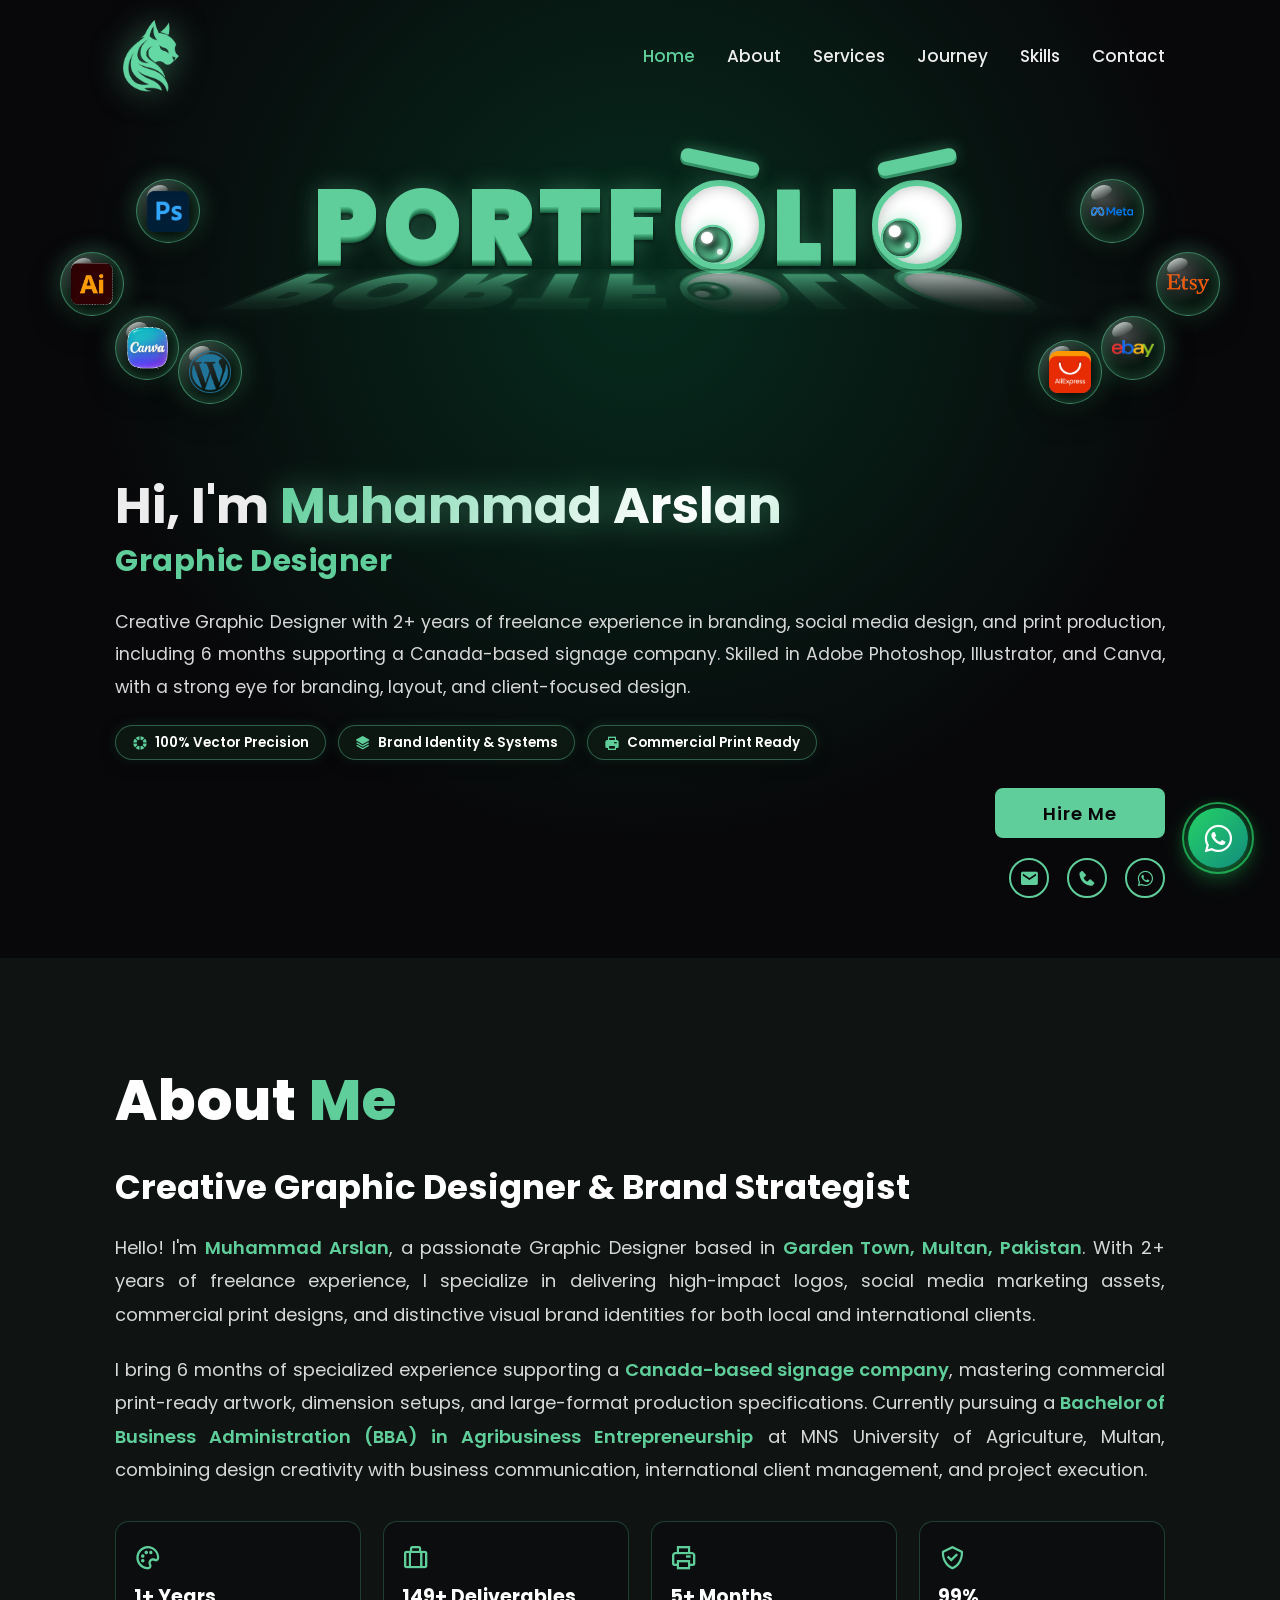
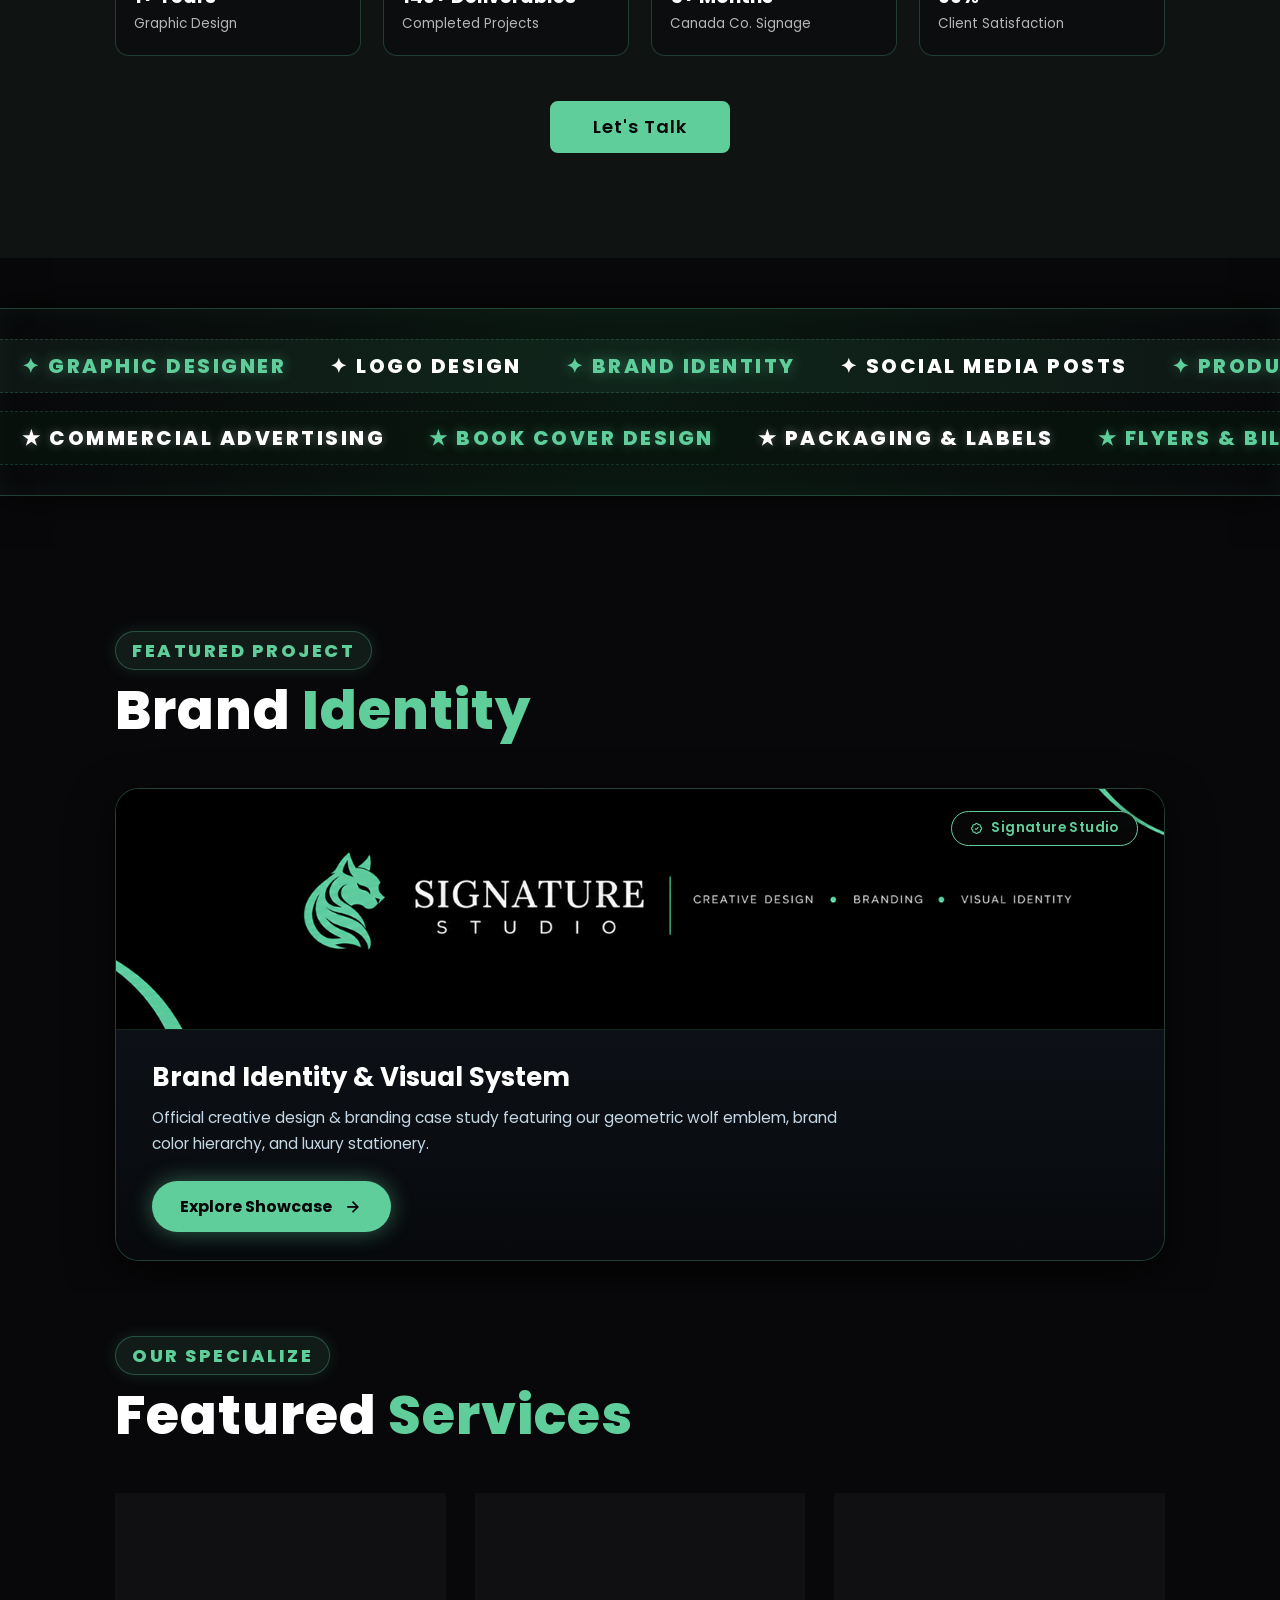
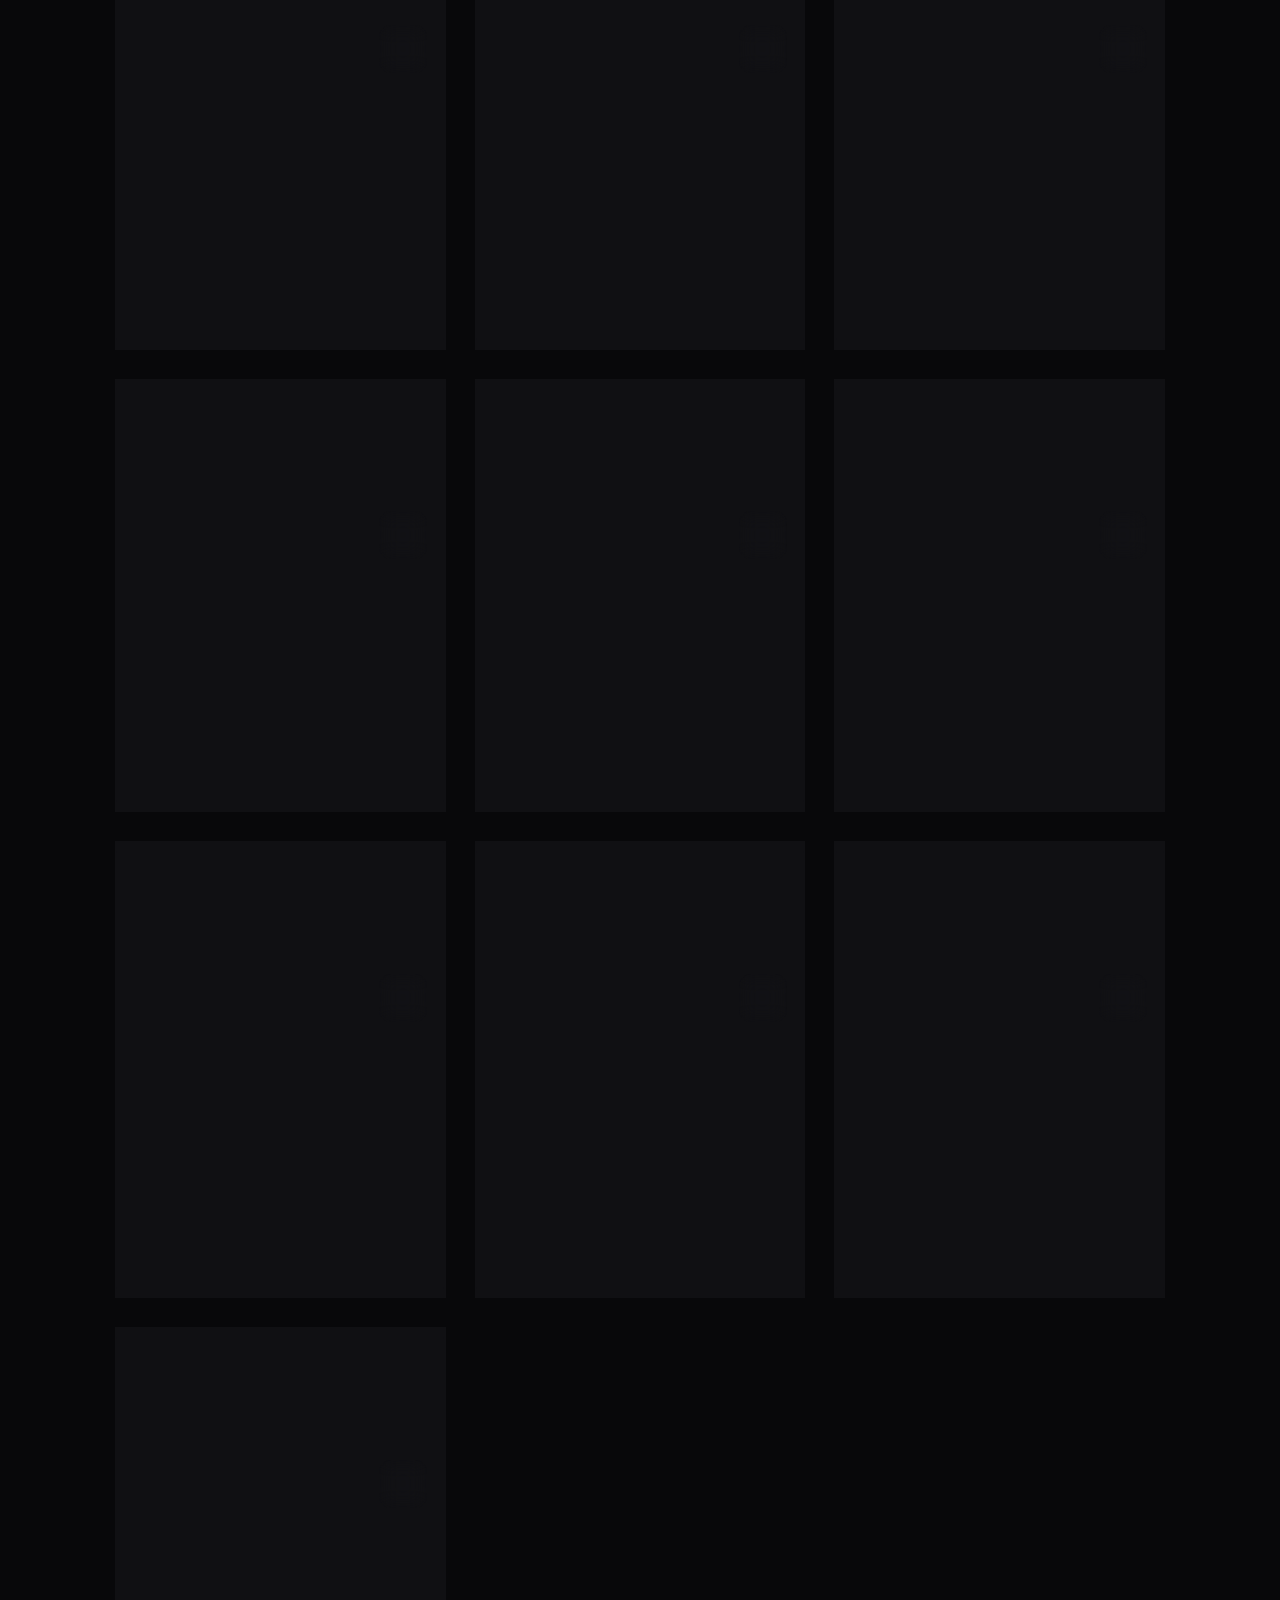
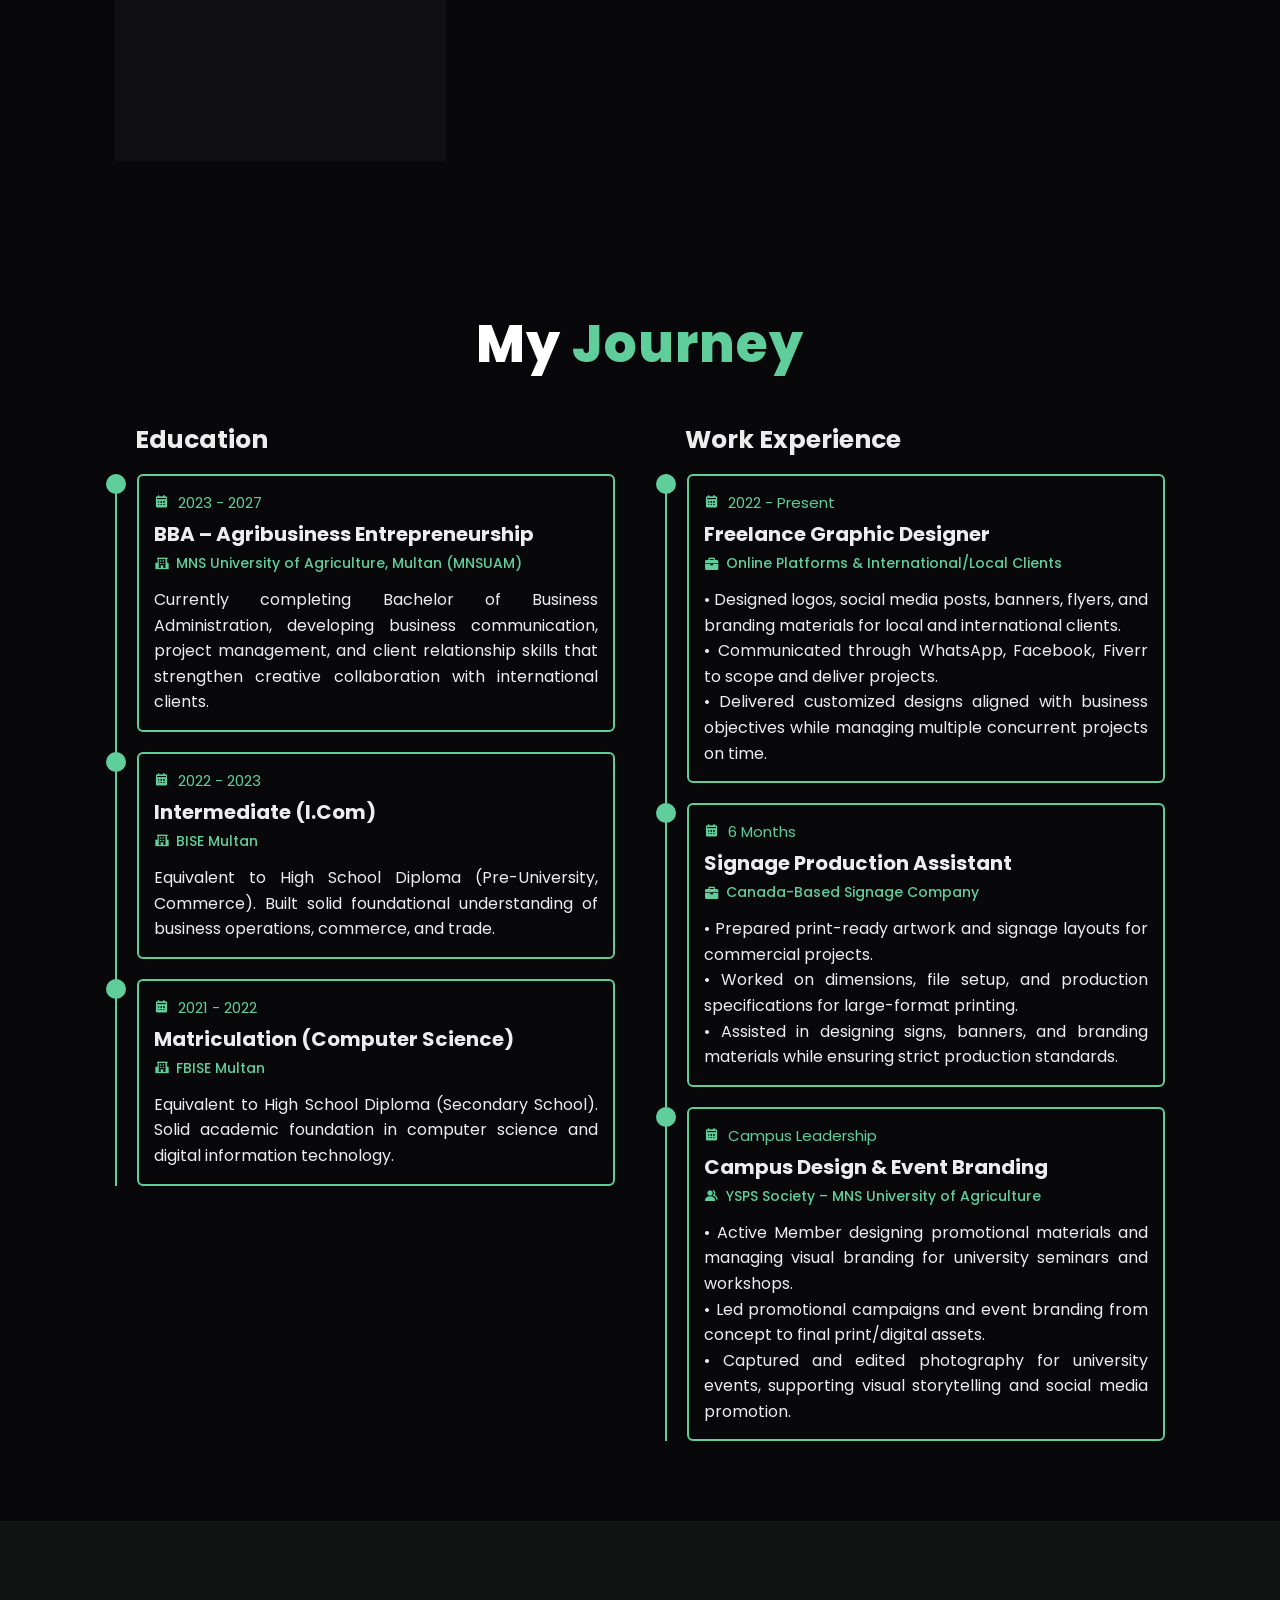
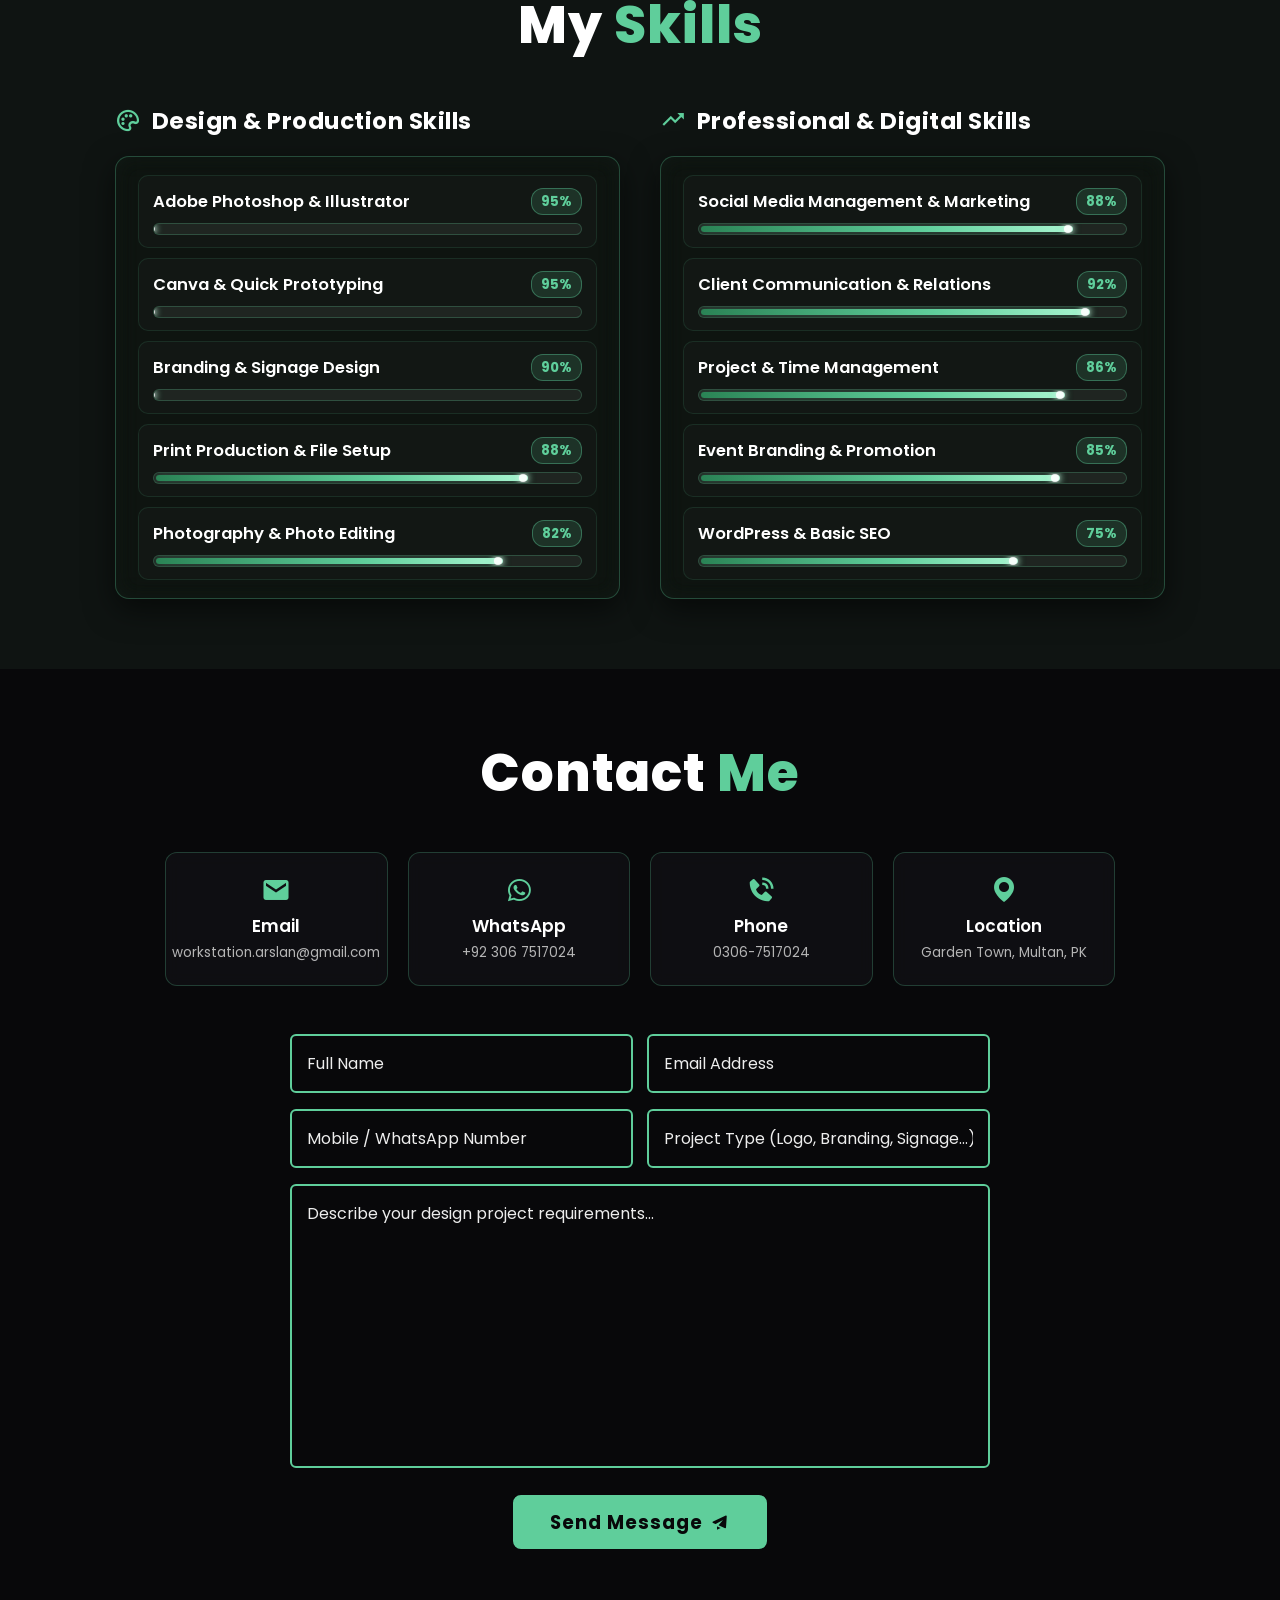
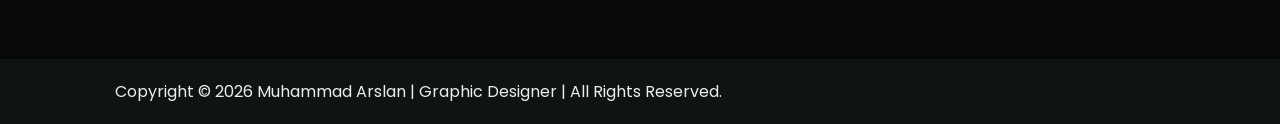
==== commit f1ec35c4: "feat: animate skill bars on scroll into view, remove portfolio back button in brand identity navbar," ====
--- a/index.html
+++ b/index.html
@@ -447,6 +447,74 @@
                     </a>
                 </div>
             </div>
+
+            <!-- Service 7: E-Commerce Design -->
+            <div class="service-box">
+                <a href="service-detail.html?service=ecommerce" class="service-img-box">
+                    <img src="images/services/service-ecommerce.jpg" alt="E-Commerce Storefront & Product Graphics">
+                    <div class="service-img-overlay"></div>
+                    <div class="service-badge-icon"><i class='bx bxs-store-alt'></i></div>
+                </a>
+                <div class="service-info">
+                    <h3>E-Commerce Design</h3>
+                    <p>High-converting store banners, Amazon/Shopify/AliExpress listing graphics, product feature callouts, and sales promotional creatives.</p>
+                    <a href="service-detail.html?service=ecommerce" class="service-btn">
+                        <span>Read Me</span>
+                        <i class='bx bx-right-arrow-alt'></i>
+                    </a>
+                </div>
+            </div>
+
+            <!-- Service 8: Meta Ads Creatives -->
+            <div class="service-box">
+                <a href="service-detail.html?service=meta-ads" class="service-img-box">
+                    <img src="images/services/service-meta-ads.jpg" alt="Meta Ads & Social Media Campaigns">
+                    <div class="service-img-overlay"></div>
+                    <div class="service-badge-icon"><i class='bx bxl-meta'></i></div>
+                </a>
+                <div class="service-info">
+                    <h3>Meta Ads Creatives</h3>
+                    <p>High-converting Facebook & Instagram feed ads, story & carousel campaign layouts engineered for maximum ROAS and click-through rates.</p>
+                    <a href="service-detail.html?service=meta-ads" class="service-btn">
+                        <span>Read Me</span>
+                        <i class='bx bx-right-arrow-alt'></i>
+                    </a>
+                </div>
+            </div>
+
+            <!-- Service 9: Etsy Shop Branding -->
+            <div class="service-box">
+                <a href="service-detail.html?service=etsy" class="service-img-box">
+                    <img src="images/services/service-etsy.jpg" alt="Etsy Shop Branding & Listings">
+                    <div class="service-img-overlay"></div>
+                    <div class="service-badge-icon"><i class='bx bxs-badge-dollar'></i></div>
+                </a>
+                <div class="service-info">
+                    <h3>Etsy Shop Branding</h3>
+                    <p>Complete Etsy storefront branding packages, shop banners, icon logos, digital download mockups, and search-optimized listing templates.</p>
+                    <a href="service-detail.html?service=etsy" class="service-btn">
+                        <span>Read Me</span>
+                        <i class='bx bx-right-arrow-alt'></i>
+                    </a>
+                </div>
+            </div>
+
+            <!-- Service 10: WordPress & SEO -->
+            <div class="service-box">
+                <a href="service-detail.html?service=wordpress-seo" class="service-img-box">
+                    <img src="images/services/service-wordpress-seo.jpg" alt="WordPress Website Design & SEO">
+                    <div class="service-img-overlay"></div>
+                    <div class="service-badge-icon"><i class='bx bxl-wordpress'></i></div>
+                </a>
+                <div class="service-info">
+                    <h3>WordPress & SEO</h3>
+                    <p>Modern responsive business websites, Elementor landing pages, speed optimization, and essential on-page SEO ranking setup.</p>
+                    <a href="service-detail.html?service=wordpress-seo" class="service-btn">
+                        <span>Read Me</span>
+                        <i class='bx bx-right-arrow-alt'></i>
+                    </a>
+                </div>
+            </div>
         </div>
     </section>
 
@@ -557,27 +625,27 @@
                     <div class="skills-content">
                         <div class="progress">
                             <h3>Adobe Photoshop & Illustrator <span>95%</span></h3>
-                            <div class="bar"><span style="width: 95%;"></span></div>
+                            <div class="bar"><span data-width="95%" style="width: 0%;"></span></div>
                         </div>
 
                         <div class="progress">
                             <h3>Canva & Quick Prototyping <span>95%</span></h3>
-                            <div class="bar"><span style="width: 95%;"></span></div>
+                            <div class="bar"><span data-width="95%" style="width: 0%;"></span></div>
                         </div>
 
                         <div class="progress">
                             <h3>Branding & Signage Design <span>90%</span></h3>
-                            <div class="bar"><span style="width: 90%;"></span></div>
+                            <div class="bar"><span data-width="90%" style="width: 0%;"></span></div>
                         </div>
 
                         <div class="progress">
                             <h3>Print Production & File Setup <span>88%</span></h3>
-                            <div class="bar"><span style="width: 88%;"></span></div>
+                            <div class="bar"><span data-width="88%" style="width: 0%;"></span></div>
                         </div>
 
                         <div class="progress">
                             <h3>Photography & Photo Editing <span>82%</span></h3>
-                            <div class="bar"><span style="width: 82%;"></span></div>
+                            <div class="bar"><span data-width="82%" style="width: 0%;"></span></div>
                         </div>
                     </div>
                 </div>
@@ -590,27 +658,27 @@
                     <div class="skills-content">
                         <div class="progress">
                             <h3>Social Media Management & Marketing <span>88%</span></h3>
-                            <div class="bar"><span style="width: 88%;"></span></div>
+                            <div class="bar"><span data-width="88%" style="width: 0%;"></span></div>
                         </div>
 
                         <div class="progress">
                             <h3>Client Communication & Relations <span>92%</span></h3>
-                            <div class="bar"><span style="width: 92%;"></span></div>
+                            <div class="bar"><span data-width="92%" style="width: 0%;"></span></div>
                         </div>
 
                         <div class="progress">
                             <h3>Project & Time Management <span>86%</span></h3>
-                            <div class="bar"><span style="width: 86%;"></span></div>
+                            <div class="bar"><span data-width="86%" style="width: 0%;"></span></div>
                         </div>
 
                         <div class="progress">
                             <h3>Event Branding & Promotion <span>85%</span></h3>
-                            <div class="bar"><span style="width: 85%;"></span></div>
+                            <div class="bar"><span data-width="85%" style="width: 0%;"></span></div>
                         </div>
 
                         <div class="progress">
                             <h3>WordPress & Basic SEO <span>75%</span></h3>
-                            <div class="bar"><span style="width: 75%;"></span></div>
+                            <div class="bar"><span data-width="75%" style="width: 0%;"></span></div>
                         </div>
                     </div>
                 </div>
--- a/style.css
+++ b/style.css
@@ -1789,11 +1789,75 @@
 .skills-content .progress .bar span {
     display: block;
     height: 100%;
+    width: 0%;
     border-radius: 0.8rem;
     background: linear-gradient(90deg, #2a8355 0%, #5fce9b 60%, #a8f5d0 100%);
     position: relative;
-    transition: width 1.2s cubic-bezier(0.2, 0.8, 0.2, 1);
+    transition: width 1.3s cubic-bezier(0.22, 1, 0.36, 1);
     box-shadow: 0 0 10px rgba(95, 206, 155, 0.35);
+    will-change: width;
+}
+
+/* Scroll-triggered progress bar fill animation (animates forward from 0% when scrolled into view) */
+.skills.show-animate .skills-column:nth-child(1) .progress:nth-child(1) .bar span,
+.skills.animate-skills .skills-column:nth-child(1) .progress:nth-child(1) .bar span {
+    width: 95%;
+    transition-delay: 0.1s;
+}
+
+.skills.show-animate .skills-column:nth-child(1) .progress:nth-child(2) .bar span,
+.skills.animate-skills .skills-column:nth-child(1) .progress:nth-child(2) .bar span {
+    width: 95%;
+    transition-delay: 0.2s;
+}
+
+.skills.show-animate .skills-column:nth-child(1) .progress:nth-child(3) .bar span,
+.skills.animate-skills .skills-column:nth-child(1) .progress:nth-child(3) .bar span {
+    width: 90%;
+    transition-delay: 0.3s;
+}
+
+.skills.show-animate .skills-column:nth-child(1) .progress:nth-child(4) .bar span,
+.skills.animate-skills .skills-column:nth-child(1) .progress:nth-child(4) .bar span {
+    width: 88%;
+    transition-delay: 0.4s;
+}
+
+.skills.show-animate .skills-column:nth-child(1) .progress:nth-child(5) .bar span,
+.skills.animate-skills .skills-column:nth-child(1) .progress:nth-child(5) .bar span {
+    width: 82%;
+    transition-delay: 0.5s;
+}
+
+/* Right column (Professional & Digital Skills) */
+.skills.show-animate .skills-column:nth-child(2) .progress:nth-child(1) .bar span,
+.skills.animate-skills .skills-column:nth-child(2) .progress:nth-child(1) .bar span {
+    width: 88%;
+    transition-delay: 0.15s;
+}
+
+.skills.show-animate .skills-column:nth-child(2) .progress:nth-child(2) .bar span,
+.skills.animate-skills .skills-column:nth-child(2) .progress:nth-child(2) .bar span {
+    width: 92%;
+    transition-delay: 0.25s;
+}
+
+.skills.show-animate .skills-column:nth-child(2) .progress:nth-child(3) .bar span,
+.skills.animate-skills .skills-column:nth-child(2) .progress:nth-child(3) .bar span {
+    width: 86%;
+    transition-delay: 0.35s;
+}
+
+.skills.show-animate .skills-column:nth-child(2) .progress:nth-child(4) .bar span,
+.skills.animate-skills .skills-column:nth-child(2) .progress:nth-child(4) .bar span {
+    width: 85%;
+    transition-delay: 0.45s;
+}
+
+.skills.show-animate .skills-column:nth-child(2) .progress:nth-child(5) .bar span,
+.skills.animate-skills .skills-column:nth-child(2) .progress:nth-child(5) .bar span {
+    width: 75%;
+    transition-delay: 0.55s;
 }
 
 .skills-content .progress .bar span::after {
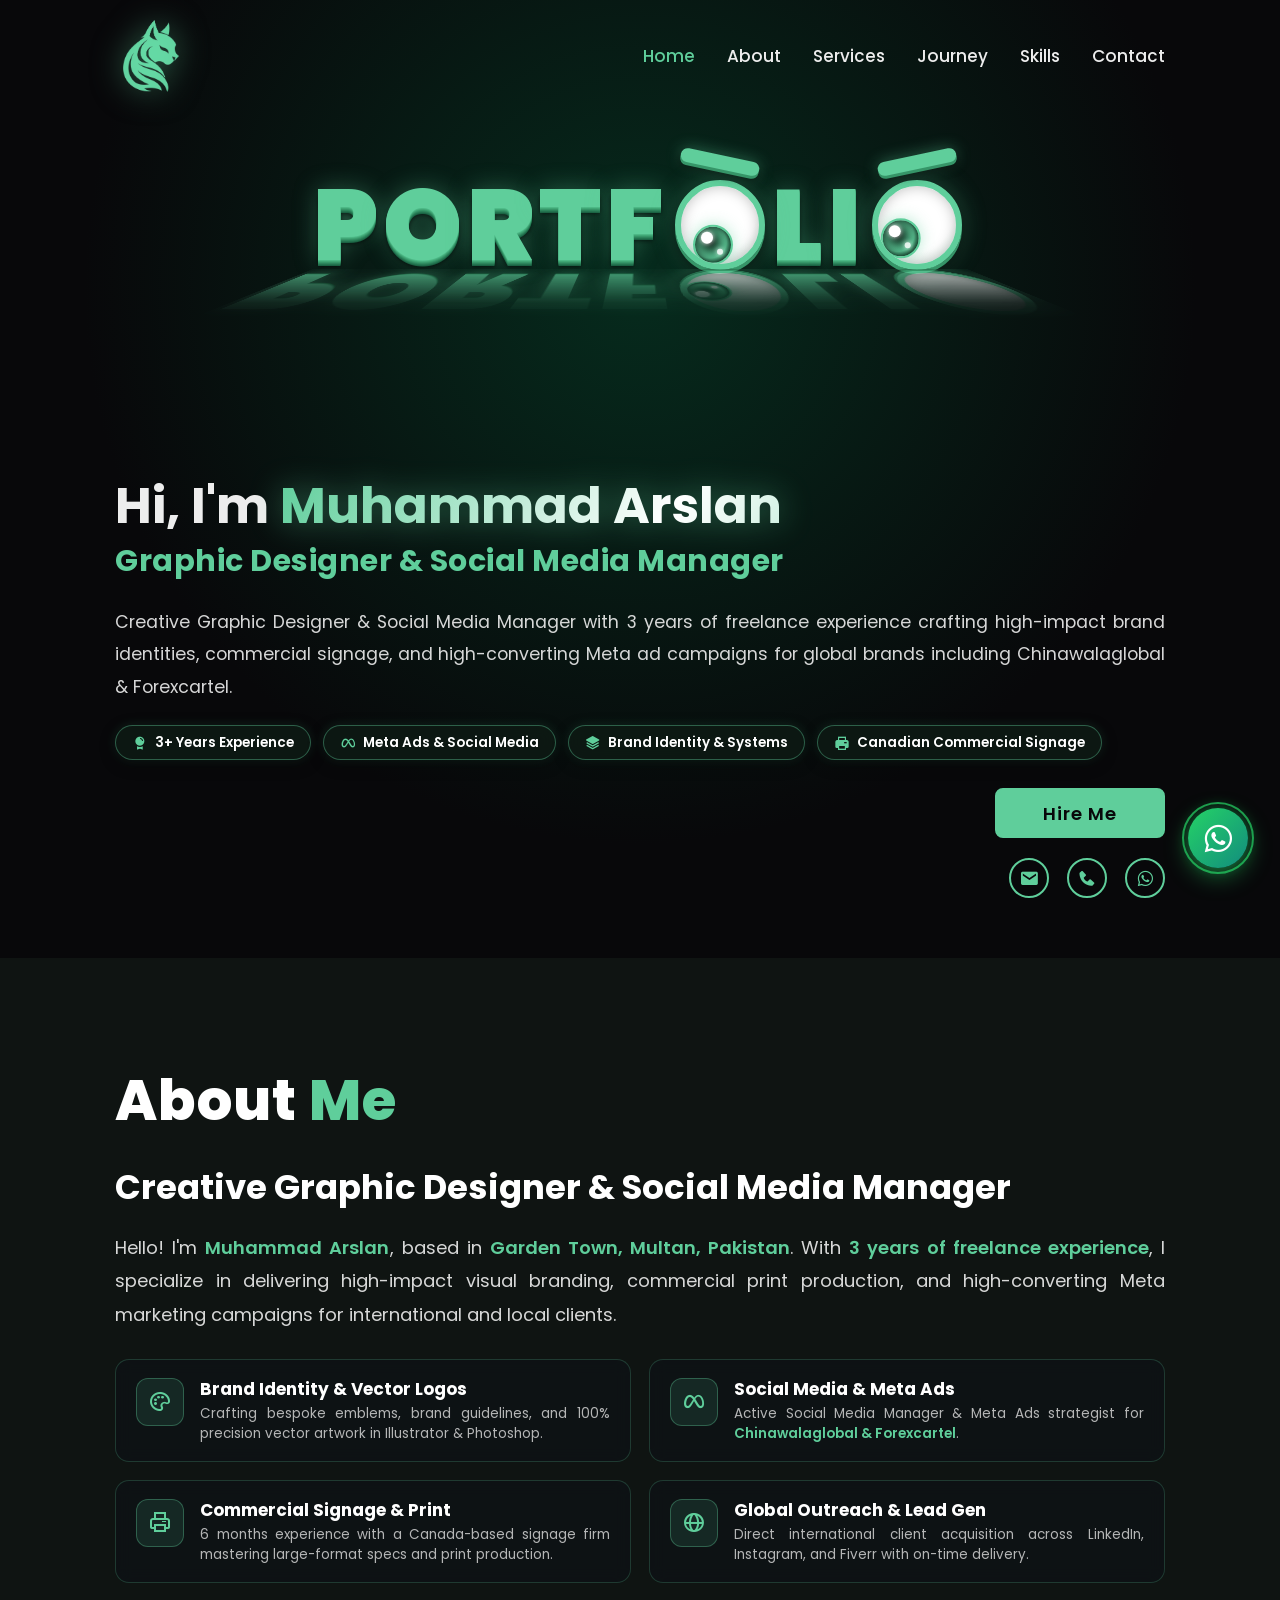
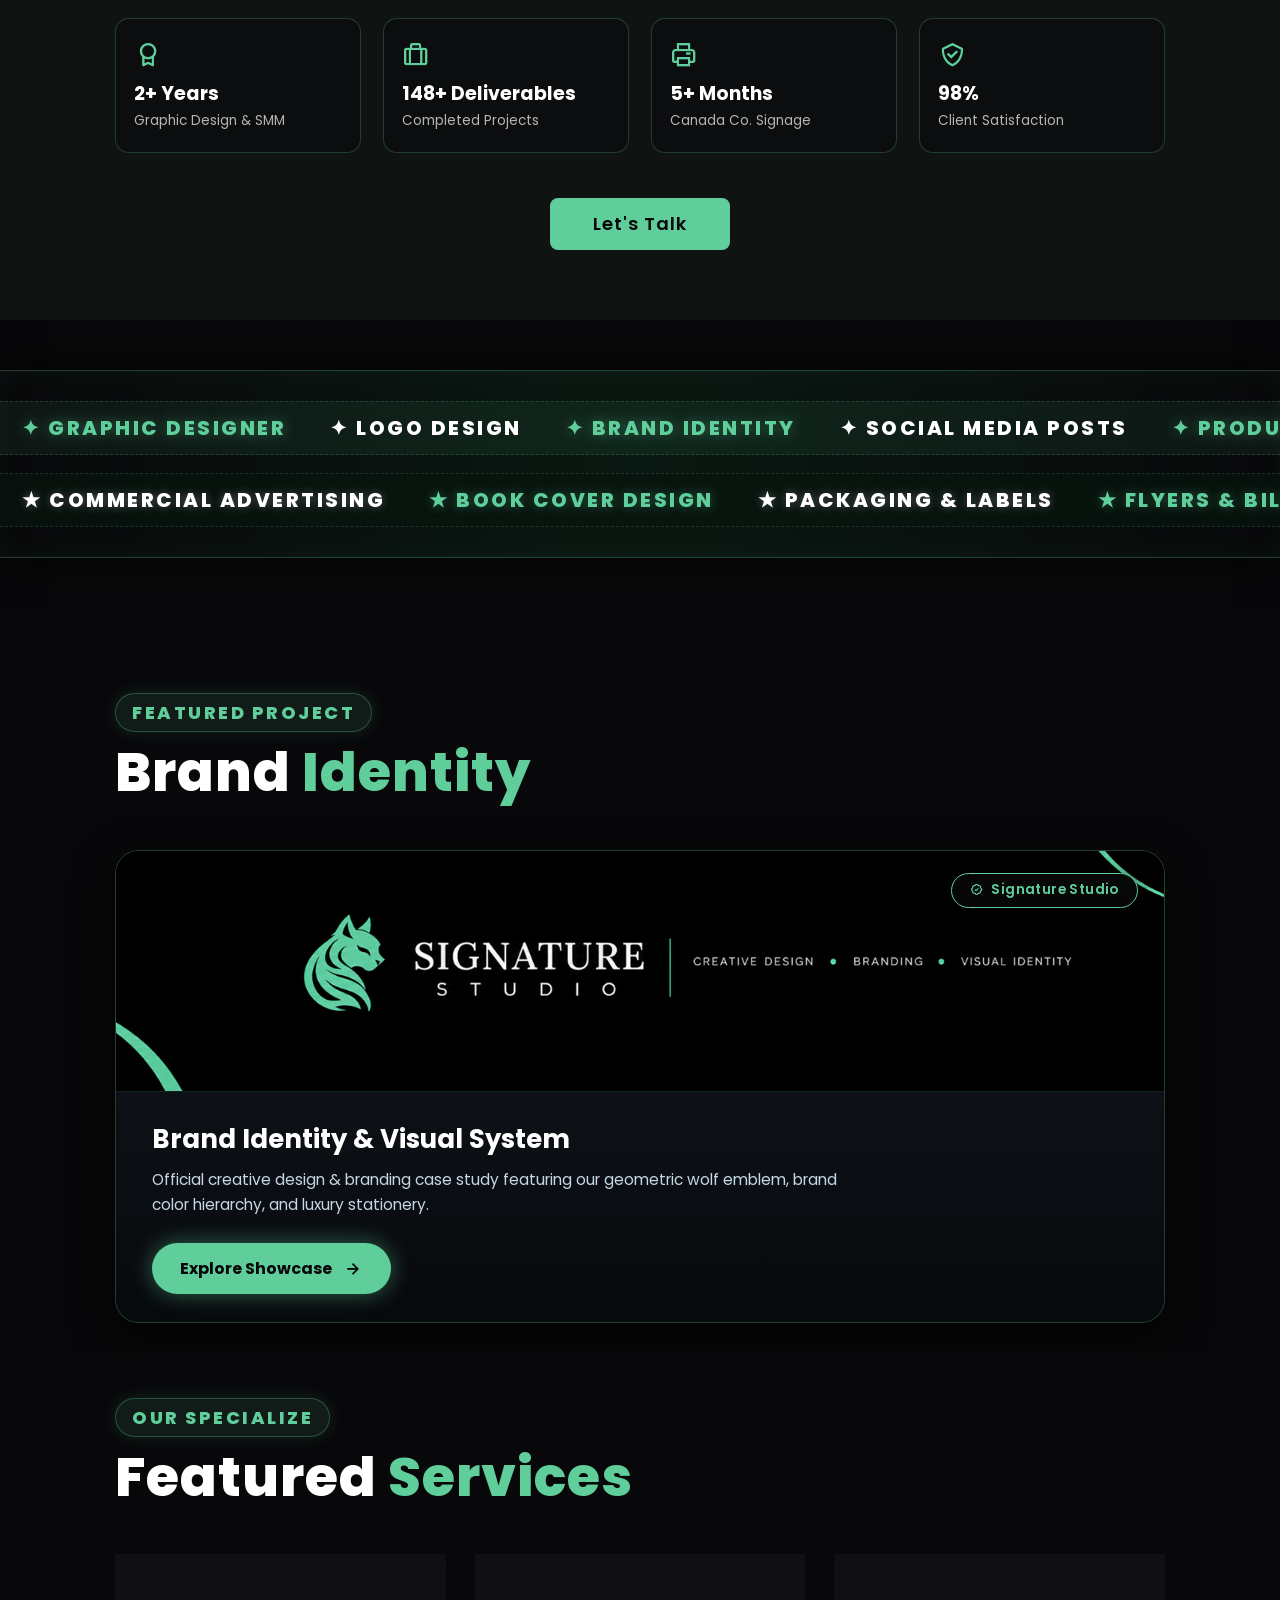
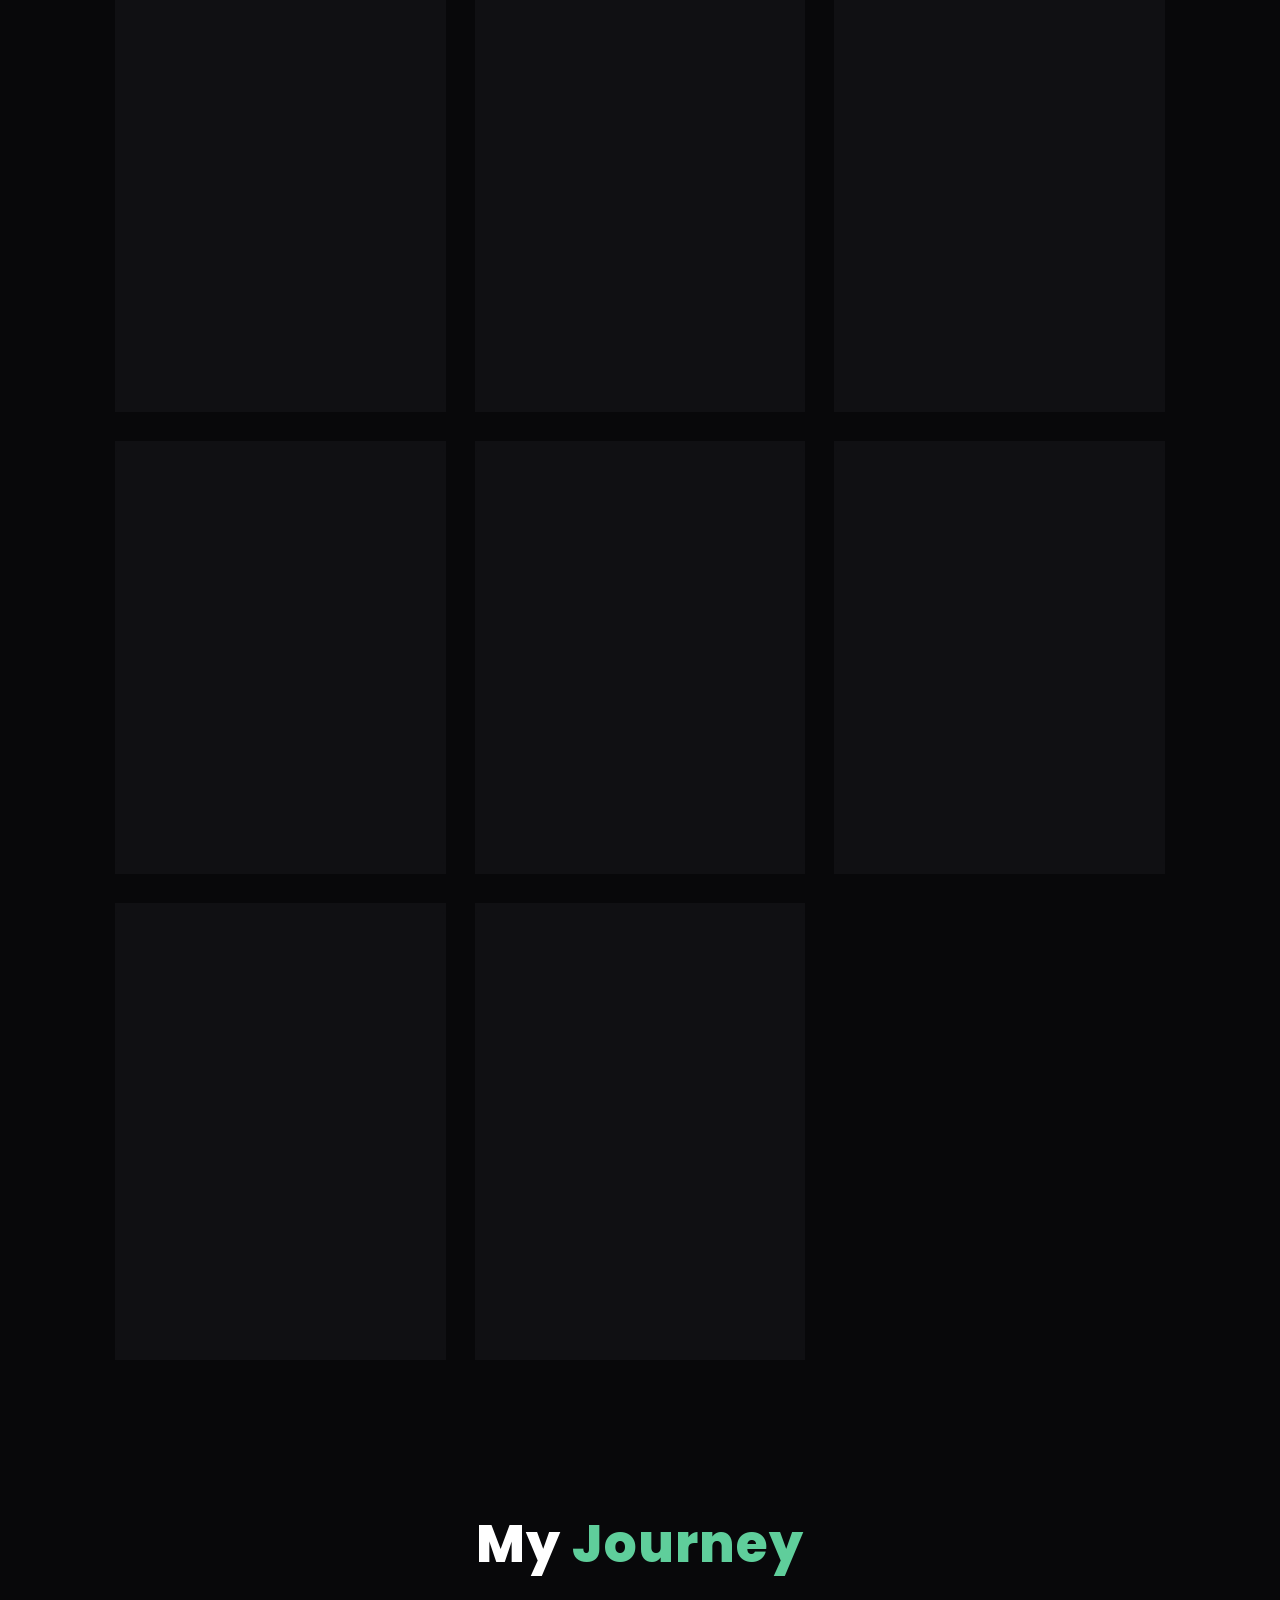
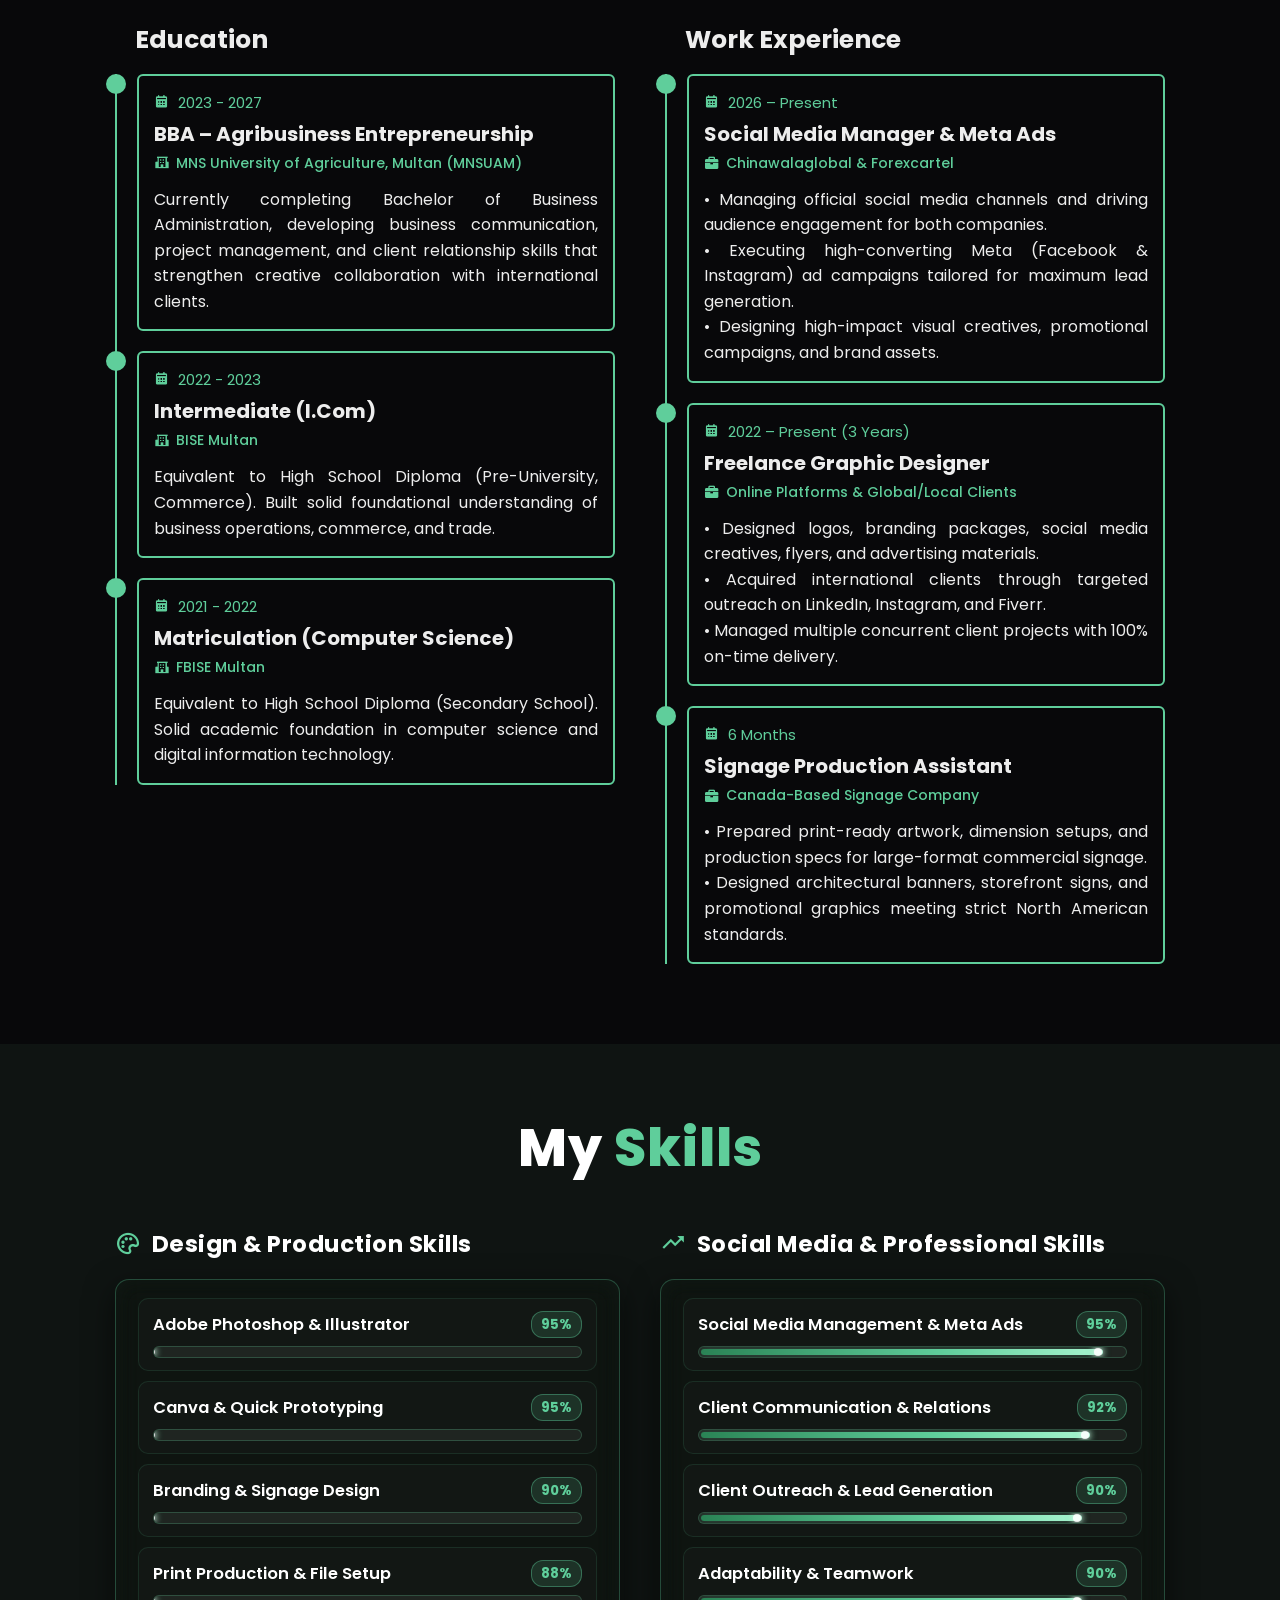
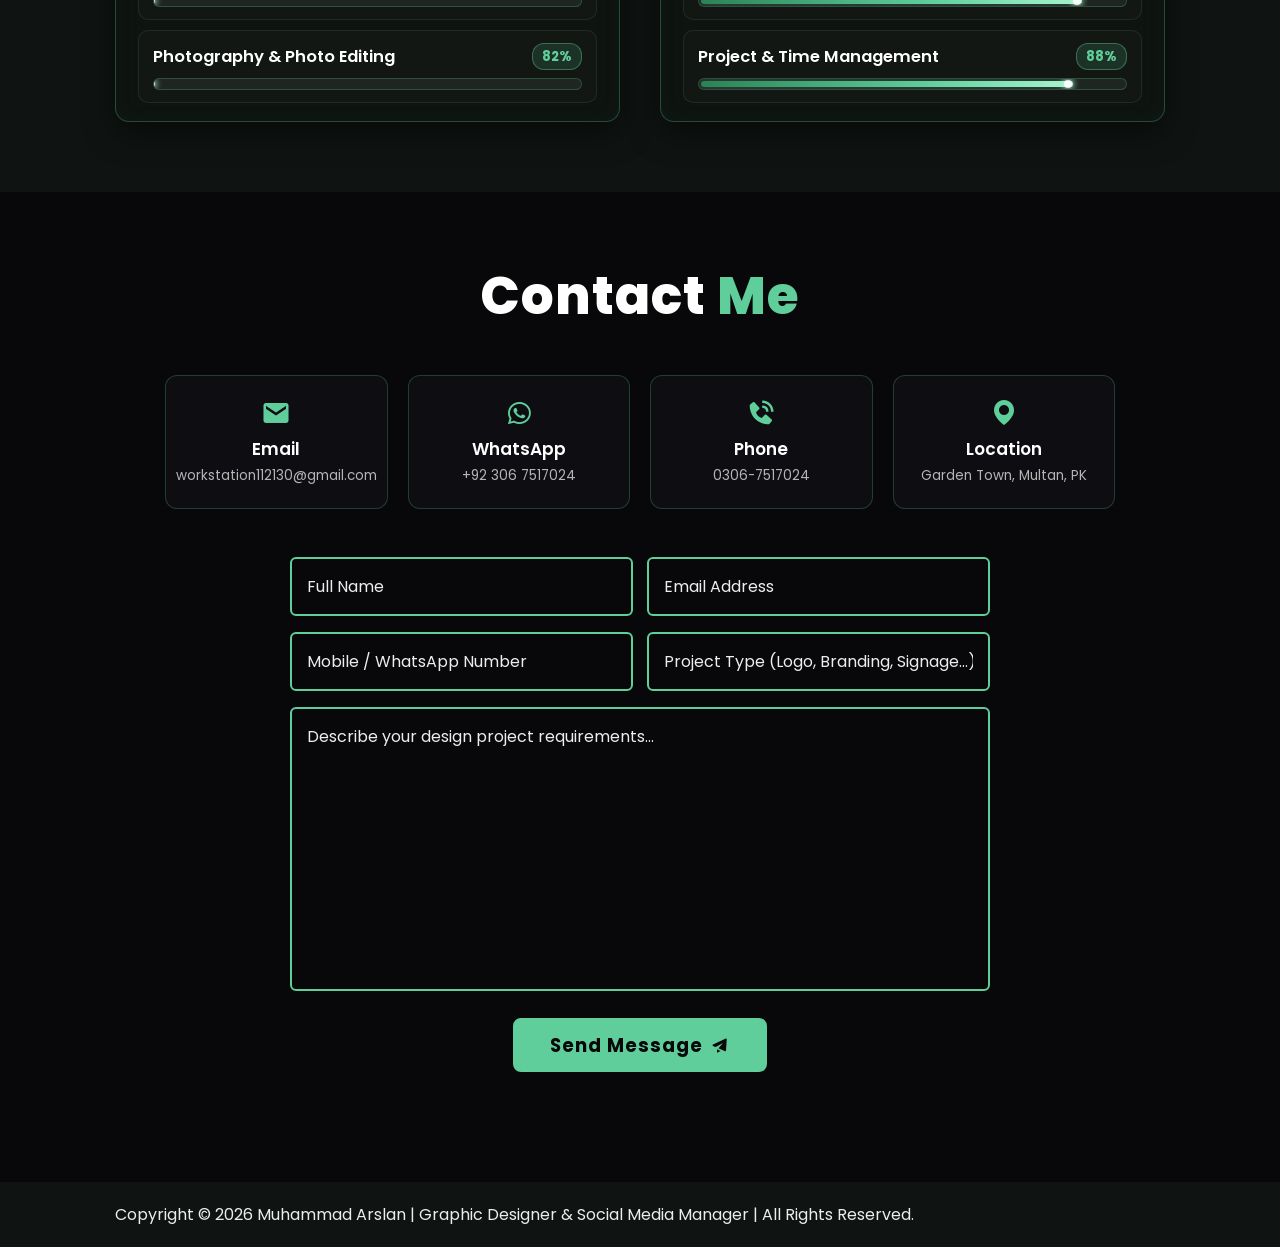
==== commit 8a407c42: "feat: remove bubbles, update content to latest CV, add Chinawalaglobal & Forexcartel SMM experience," ====
--- a/index.html
+++ b/index.html
@@ -40,75 +40,6 @@
 
         <!-- BIG PORTFOLIO TEXT WITH ROUND EYE-O's & EYEBROWS -->
         <div class="portfolio-title">
-            <!-- FLOATING SKILL BUBBLES (4 ON LEFT, 4 ON RIGHT - SIDES ONLY, NONE ON TOP) -->
-            <div class="portfolio-bubbles">
-                <!-- LEFT SIDE (4 SKILLS) -->
-                <div class="skill-bubble bubble-ps" title="Adobe Photoshop">
-                    <div class="bubble-gloss"></div>
-                    <div class="bubble-icon">
-                        <img src="images/skills/photoshop.png" alt="Adobe Photoshop">
-                    </div>
-                    <span class="bubble-label">Photoshop</span>
-                </div>
-
-                <div class="skill-bubble bubble-ai" title="Adobe Illustrator">
-                    <div class="bubble-gloss"></div>
-                    <div class="bubble-icon">
-                        <img src="images/skills/illustrator.png" alt="Adobe Illustrator">
-                    </div>
-                    <span class="bubble-label">Illustrator</span>
-                </div>
-
-                <div class="skill-bubble bubble-canva" title="Canva">
-                    <div class="bubble-gloss"></div>
-                    <div class="bubble-icon">
-                        <img src="images/skills/canva.png" alt="Canva">
-                    </div>
-                    <span class="bubble-label">Canva</span>
-                </div>
-
-                <div class="skill-bubble bubble-wp" title="WordPress">
-                    <div class="bubble-gloss"></div>
-                    <div class="bubble-icon">
-                        <img src="images/skills/wordpress.png" alt="WordPress">
-                    </div>
-                    <span class="bubble-label">WordPress</span>
-                </div>
-
-                <!-- RIGHT SIDE (4 SKILLS) -->
-                <div class="skill-bubble bubble-meta" title="Meta">
-                    <div class="bubble-gloss"></div>
-                    <div class="bubble-icon">
-                        <img src="images/skills/meta.png" alt="Meta">
-                    </div>
-                    <span class="bubble-label">Meta</span>
-                </div>
-
-                <div class="skill-bubble bubble-etsy" title="Etsy">
-                    <div class="bubble-gloss"></div>
-                    <div class="bubble-icon">
-                        <img src="images/skills/etsy.png" alt="Etsy">
-                    </div>
-                    <span class="bubble-label">Etsy</span>
-                </div>
-
-                <div class="skill-bubble bubble-ebay" title="eBay">
-                    <div class="bubble-gloss"></div>
-                    <div class="bubble-icon">
-                        <img src="images/skills/ebay.png" alt="eBay">
-                    </div>
-                    <span class="bubble-label">eBay</span>
-                </div>
-
-                <div class="skill-bubble bubble-ali" title="AliExpress">
-                    <div class="bubble-gloss"></div>
-                    <div class="bubble-icon">
-                        <img src="images/skills/aliexpress.png" alt="AliExpress">
-                    </div>
-                    <span class="bubble-label">AliExpress</span>
-                </div>
-            </div>
-
             <div class="portfolio-letters">
                 <span class="p-letter">P</span>
                 <span class="p-letter">O</span>
@@ -172,15 +103,16 @@
             <div class="hero-text">
                 <h1>Hi, I'm <span>Muhammad Arslan</span></h1>
                 <div class="text-animate">
-                    <h3>Graphic Designer</h3>
-                </div>
-                <p>Creative Graphic Designer with 2+ years of freelance experience in branding, social media design, and print production, including 6 months supporting a Canada-based signage company. Skilled in Adobe Photoshop, Illustrator, and Canva, with a strong eye for branding, layout, and client-focused design.</p>
+                    <h3>Graphic Designer & Social Media Manager</h3>
+                </div>
+                <p>Creative Graphic Designer & Social Media Manager with 3 years of freelance experience crafting high-impact brand identities, commercial signage, and high-converting Meta ad campaigns for global brands including Chinawalaglobal & Forexcartel.</p>
 
                 <!-- Creative Designer Highlights / Floating Badges -->
                 <div class="hero-creative-badges">
-                    <span class="creative-badge badge-vector"><i class='bx bxs-color'></i> 100% Vector Precision</span>
-                    <span class="creative-badge badge-brand"><i class='bx bxs-layer'></i> Brand Identity & Systems</span>
-                    <span class="creative-badge badge-print"><i class='bx bxs-printer'></i> Commercial Print Ready</span>
+                    <span class="creative-badge badge-brand"><i class='bx bxs-award'></i> 3+ Years Experience</span>
+                    <span class="creative-badge badge-meta"><i class='bx bxl-meta'></i> Meta Ads & Social Media</span>
+                    <span class="creative-badge badge-vector"><i class='bx bxs-layer'></i> Brand Identity & Systems</span>
+                    <span class="creative-badge badge-print"><i class='bx bxs-printer'></i> Canadian Commercial Signage</span>
                 </div>
 
                 <div class="hero-actions-right">
@@ -189,10 +121,10 @@
                     </div>
 
                     <div class="home-sci hero-sci-right">
-                        <a href="mailto:workstation.arslan@gmail.com" title="Email"><i class='bx bxs-envelope'></i></a>
+                        <a href="mailto:workstation112130@gmail.com" title="Email"><i class='bx bxs-envelope'></i></a>
                         <a href="tel:03067517024" title="Call"><i class='bx bxs-phone'></i></a>
-                        <a href="https://wa.me/923067517024?text=Hello%20Arslan%2C%20I%20visited%20your%20portfolio%20and%20would%20like%20to%20discuss%20a%20design%20project!" target="_blank" title="WhatsApp"><i
-                                class='bx bxl-whatsapp'></i></a>
+                        <a href="https://wa.me/923067517024?text=Hello%20Arslan%2C%20I%20visited%20your%20portfolio%20and%20would%20like%20to%20discuss%20a%20design%20project!"
+                            target="_blank" title="WhatsApp"><i class='bx bxl-whatsapp'></i></a>
                     </div>
                 </div>
             </div>
@@ -206,20 +138,52 @@
 
         <div class="about-container">
             <div class="about-content">
-                <h3>Creative Graphic Designer & Brand Strategist</h3>
+                <h3>Creative Graphic Designer & Social Media Manager</h3>
                 <p>
-                    Hello! I'm <strong>Muhammad Arslan</strong>, a passionate Graphic Designer based in <strong>Garden Town, Multan, Pakistan</strong>. With 2+ years of freelance experience, I specialize in delivering high-impact logos, social media marketing assets, commercial print designs, and distinctive visual brand identities for both local and international clients.
+                    Hello! I'm <strong>Muhammad Arslan</strong>, based in <strong>Garden Town, Multan, Pakistan</strong>. With <strong>3 years of freelance experience</strong>, I specialize in delivering high-impact visual branding, commercial print production, and high-converting Meta marketing campaigns for international and local clients.
                 </p>
-                <p>
-                    I bring 6 months of specialized experience supporting a <strong>Canada-based signage company</strong>, mastering commercial print-ready artwork, dimension setups, and large-format production specifications. Currently pursuing a <strong>Bachelor of Business Administration (BBA) in Agribusiness Entrepreneurship</strong> at MNS University of Agriculture, Multan, combining design creativity with business communication, international client management, and project execution.
-                </p>
+
+                <!-- Visual Feature Cards Grid (Visual Highlights - Less Theory, High Impact) -->
+                <div class="about-pillars-grid">
+                    <div class="about-pillar-card">
+                        <div class="about-pillar-icon"><i class='bx bx-palette'></i></div>
+                        <div class="about-pillar-info">
+                            <h4>Brand Identity & Vector Logos</h4>
+                            <p>Crafting bespoke emblems, brand guidelines, and 100% precision vector artwork in Illustrator & Photoshop.</p>
+                        </div>
+                    </div>
+
+                    <div class="about-pillar-card">
+                        <div class="about-pillar-icon"><i class='bx bxl-meta'></i></div>
+                        <div class="about-pillar-info">
+                            <h4>Social Media & Meta Ads</h4>
+                            <p>Active Social Media Manager & Meta Ads strategist for <strong>Chinawalaglobal & Forexcartel</strong>.</p>
+                        </div>
+                    </div>
+
+                    <div class="about-pillar-card">
+                        <div class="about-pillar-icon"><i class='bx bx-printer'></i></div>
+                        <div class="about-pillar-info">
+                            <h4>Commercial Signage & Print</h4>
+                            <p>6 months experience with a Canada-based signage firm mastering large-format specs and print production.</p>
+                        </div>
+                    </div>
+
+                    <div class="about-pillar-card">
+                        <div class="about-pillar-icon"><i class='bx bx-globe'></i></div>
+                        <div class="about-pillar-info">
+                            <h4>Global Outreach & Lead Gen</h4>
+                            <p>Direct international client acquisition across LinkedIn, Instagram, and Fiverr with on-time delivery.</p>
+                        </div>
+                    </div>
+                </div>
 
                 <!-- Interactive Stats / Highlight Badges -->
                 <div class="about-stats-grid">
                     <div class="stat-card">
-                        <i class='bx bx-palette'></i>
-                        <h4><span class="counter-num" data-target="2">2</span>+ Years</h4>
-                        <p>Graphic Design</p>
+                        <i class='bx bx-award'></i>
+                        <h4><span class="counter-num" data-target="3">3</span>+ Years</h4>
+                        <p>Graphic Design & SMM</p>
                     </div>
                     <div class="stat-card">
                         <i class='bx bx-briefcase-alt'></i>
@@ -240,7 +204,8 @@
 
                 <!-- Centered Action Button -->
                 <div class="about-btn-row">
-                    <a href="https://wa.me/923067517024?text=Hello%20Arslan%2C%20I%20saw%20your%20portfolio%20and%20would%20like%20to%20discuss%20a%20design%20project!" target="_blank" class="btn btn-about-right">Let's Talk</a>
+                    <a href="https://wa.me/923067517024?text=Hello%20Arslan%2C%20I%20saw%20your%20portfolio%20and%20would%20like%20to%20discuss%20a%20design%20project!"
+                        target="_blank" class="btn btn-about-right">Let's Talk</a>
                 </div>
             </div>
         </div>
@@ -311,10 +276,12 @@
                 <h2 class="heading services-heading">Brand <span>Identity</span></h2>
             </div>
 
-            <a href="brand-identity.html" class="brand-spotlight-card" title="Click to view Signature Studio Brand Identity Showcase">
+            <a href="brand-identity.html" class="brand-spotlight-card"
+                title="Click to view Signature Studio Brand Identity Showcase">
                 <div class="brand-spotlight-box">
                     <div class="brand-spotlight-img-wrap">
-                        <img src="images/brand-identity-banner.png" alt="Signature Studio Brand Identity Banner" class="brand-spotlight-img">
+                        <img src="images/brand-identity-banner.png" alt="Signature Studio Brand Identity Banner"
+                            class="brand-spotlight-img">
                         <div class="brand-spotlight-badge-overlay">
                             <span class="spotlight-chip">
                                 <i class='bx bx-badge-check'></i> Signature Studio
@@ -324,7 +291,8 @@
                     <div class="brand-spotlight-content">
                         <div class="brand-spotlight-text">
                             <h3>Brand Identity & Visual System</h3>
-                            <p>Official creative design & branding case study featuring our geometric wolf emblem, brand color hierarchy, and luxury stationery.</p>
+                            <p>Official creative design & branding case study featuring our geometric wolf emblem, brand
+                                color hierarchy, and luxury stationery.</p>
                         </div>
                         <div class="brand-spotlight-cta">
                             <span class="spotlight-action-btn">
@@ -351,11 +319,11 @@
                 <a href="service-detail.html?service=product-social" class="service-img-box">
                     <img src="images/services/service-product.jpg" alt="Product & Social Media Design">
                     <div class="service-img-overlay"></div>
-                    <div class="service-badge-icon"><i class='bx bxs-shopping-bag-alt'></i></div>
                 </a>
                 <div class="service-info">
                     <h3>Product & Social Media</h3>
-                    <p>High-converting e-commerce product posts, promotional campaign banners, and Instagram/Facebook social media marketing designs.</p>
+                    <p>High-converting e-commerce product posts, promotional campaign banners, and Instagram/Facebook
+                        social media marketing designs.</p>
                     <a href="service-detail.html?service=product-social" class="service-btn">
                         <span>Read Me</span>
                         <i class='bx bx-right-arrow-alt'></i>
@@ -368,11 +336,11 @@
                 <a href="service-detail.html?service=logo-design" class="service-img-box">
                     <img src="images/services/service-logo-v2.jpg" alt="Logo Design">
                     <div class="service-img-overlay"></div>
-                    <div class="service-badge-icon"><i class='bx bx-shape-polygon'></i></div>
                 </a>
                 <div class="service-info">
                     <h3>Logo Design</h3>
-                    <p>Unique modern brand logos, vector emblems, minimalist identity marks, and memorable typography icons crafted for businesses.</p>
+                    <p>Unique modern brand logos, vector emblems, minimalist identity marks, and memorable typography
+                        icons crafted for businesses.</p>
                     <a href="service-detail.html?service=logo-design" class="service-btn">
                         <span>Read Me</span>
                         <i class='bx bx-right-arrow-alt'></i>
@@ -383,13 +351,14 @@
             <!-- Service 3 -->
             <div class="service-box">
                 <a href="service-detail.html?service=advertisement" class="service-img-box">
-                    <img src="images/services/service-ad-pointing.png" alt="Advertisement" style="object-fit: contain; background: radial-gradient(circle, rgba(95, 206, 155, 0.18) 0%, #0a1711 75%);">
+                    <img src="images/services/service-ad-pointing.png" alt="Advertisement"
+                        style="object-fit: contain; background: radial-gradient(circle, rgba(95, 206, 155, 0.18) 0%, #0a1711 75%);">
                     <div class="service-img-overlay"></div>
-                    <div class="service-badge-icon"><i class='bx bxs-bullseye'></i></div>
                 </a>
                 <div class="service-info">
                     <h3>Advertisement</h3>
-                    <p>Commercial marketing ad graphics, outdoor billboards, digital web banner ads, promotional print brochures, and flyer layouts.</p>
+                    <p>Commercial marketing ad graphics, outdoor billboards, digital web banner ads, promotional print
+                        brochures, and flyer layouts.</p>
                     <a href="service-detail.html?service=advertisement" class="service-btn">
                         <span>Read Me</span>
                         <i class='bx bx-right-arrow-alt'></i>
@@ -402,11 +371,11 @@
                 <a href="service-detail.html?service=illustration" class="service-img-box">
                     <img src="images/services/service-illustration-v2.png" alt="Illustration">
                     <div class="service-img-overlay"></div>
-                    <div class="service-badge-icon"><i class='bx bxs-palette'></i></div>
                 </a>
                 <div class="service-info">
                     <h3>Illustration</h3>
-                    <p>Custom creative vector artwork, stylized cartoon elements, digital character graphics, and custom icon illustrations.</p>
+                    <p>Custom creative vector artwork, stylized cartoon elements, digital character graphics, and custom
+                        icon illustrations.</p>
                     <a href="service-detail.html?service=illustration" class="service-btn">
                         <span>Read Me</span>
                         <i class='bx bx-right-arrow-alt'></i>
@@ -419,11 +388,11 @@
                 <a href="service-detail.html?service=book-cover" class="service-img-box">
                     <img src="images/services/service-bookcover-v2.jpg" alt="Book Cover">
                     <div class="service-img-overlay"></div>
-                    <div class="service-badge-icon"><i class='bx bxs-book-bookmark'></i></div>
                 </a>
                 <div class="service-info">
                     <h3>Book Cover</h3>
-                    <p>Stunning fiction & non-fiction book covers, Kindle/eBook graphics, spine & back cover commercial print layouts ready for publish.</p>
+                    <p>Stunning fiction & non-fiction book covers, Kindle/eBook graphics, spine & back cover commercial
+                        print layouts ready for publish.</p>
                     <a href="service-detail.html?service=book-cover" class="service-btn">
                         <span>Read Me</span>
                         <i class='bx bx-right-arrow-alt'></i>
@@ -436,11 +405,11 @@
                 <a href="service-detail.html?service=brand-identity" class="service-img-box">
                     <img src="images/services/service-branding-v2.jpg" alt="Brand Identity">
                     <div class="service-img-overlay"></div>
-                    <div class="service-badge-icon"><i class='bx bxs-layer'></i></div>
                 </a>
                 <div class="service-info">
                     <h3>Brand Identity</h3>
-                    <p>Comprehensive corporate visual branding packages, cohesive color palettes, brand guidelines, business cards, and stationery kits.</p>
+                    <p>Comprehensive corporate visual branding packages, cohesive color palettes, brand guidelines,
+                        business cards, and stationery kits.</p>
                     <a href="service-detail.html?service=brand-identity" class="service-btn">
                         <span>Read Me</span>
                         <i class='bx bx-right-arrow-alt'></i>
@@ -448,33 +417,16 @@
                 </div>
             </div>
 
-            <!-- Service 7: E-Commerce Design -->
-            <div class="service-box">
-                <a href="service-detail.html?service=ecommerce" class="service-img-box">
-                    <img src="images/services/service-ecommerce.jpg" alt="E-Commerce Storefront & Product Graphics">
-                    <div class="service-img-overlay"></div>
-                    <div class="service-badge-icon"><i class='bx bxs-store-alt'></i></div>
-                </a>
-                <div class="service-info">
-                    <h3>E-Commerce Design</h3>
-                    <p>High-converting store banners, Amazon/Shopify/AliExpress listing graphics, product feature callouts, and sales promotional creatives.</p>
-                    <a href="service-detail.html?service=ecommerce" class="service-btn">
-                        <span>Read Me</span>
-                        <i class='bx bx-right-arrow-alt'></i>
-                    </a>
-                </div>
-            </div>
-
-            <!-- Service 8: Meta Ads Creatives -->
+            <!-- Service 7: Meta Ads Creatives -->
             <div class="service-box">
                 <a href="service-detail.html?service=meta-ads" class="service-img-box">
                     <img src="images/services/service-meta-ads.jpg" alt="Meta Ads & Social Media Campaigns">
                     <div class="service-img-overlay"></div>
-                    <div class="service-badge-icon"><i class='bx bxl-meta'></i></div>
                 </a>
                 <div class="service-info">
                     <h3>Meta Ads Creatives</h3>
-                    <p>High-converting Facebook & Instagram feed ads, story & carousel campaign layouts engineered for maximum ROAS and click-through rates.</p>
+                    <p>High-converting Facebook & Instagram feed ads, story & carousel campaign layouts engineered for
+                        maximum ROAS and click-through rates.</p>
                     <a href="service-detail.html?service=meta-ads" class="service-btn">
                         <span>Read Me</span>
                         <i class='bx bx-right-arrow-alt'></i>
@@ -482,34 +434,18 @@
                 </div>
             </div>
 
-            <!-- Service 9: Etsy Shop Branding -->
+            <!-- Service 8: Social Media Handling -->
             <div class="service-box">
-                <a href="service-detail.html?service=etsy" class="service-img-box">
-                    <img src="images/services/service-etsy.jpg" alt="Etsy Shop Branding & Listings">
+                <a href="service-detail.html?service=social-handling" class="service-img-box">
+                    <img src="images/services/service-social-handling.jpg"
+                        alt="Social Media Handling & Account Management">
                     <div class="service-img-overlay"></div>
-                    <div class="service-badge-icon"><i class='bx bxs-badge-dollar'></i></div>
                 </a>
                 <div class="service-info">
-                    <h3>Etsy Shop Branding</h3>
-                    <p>Complete Etsy storefront branding packages, shop banners, icon logos, digital download mockups, and search-optimized listing templates.</p>
-                    <a href="service-detail.html?service=etsy" class="service-btn">
-                        <span>Read Me</span>
-                        <i class='bx bx-right-arrow-alt'></i>
-                    </a>
-                </div>
-            </div>
-
-            <!-- Service 10: WordPress & SEO -->
-            <div class="service-box">
-                <a href="service-detail.html?service=wordpress-seo" class="service-img-box">
-                    <img src="images/services/service-wordpress-seo.jpg" alt="WordPress Website Design & SEO">
-                    <div class="service-img-overlay"></div>
-                    <div class="service-badge-icon"><i class='bx bxl-wordpress'></i></div>
-                </a>
-                <div class="service-info">
-                    <h3>WordPress & SEO</h3>
-                    <p>Modern responsive business websites, Elementor landing pages, speed optimization, and essential on-page SEO ranking setup.</p>
-                    <a href="service-detail.html?service=wordpress-seo" class="service-btn">
+                    <h3>Social Media Handling</h3>
+                    <p>Complete Instagram & social media account handling, aesthetic grid curation, monthly content
+                        calendars, viral Reels planning, and active engagement growth.</p>
+                    <a href="service-detail.html?service=social-handling" class="service-btn">
                         <span>Read Me</span>
                         <i class='bx bx-right-arrow-alt'></i>
                     </a>
@@ -569,15 +505,23 @@
                 <div class="education-box">
                     <div class="education-content">
                         <div class="content">
-                            <div class="year"><i class='bx bxs-calendar'></i> 2022 - Present</div>
+                            <div class="year"><i class='bx bxs-calendar'></i> 2026 – Present</div>
+                            <h3>Social Media Manager & Meta Ads</h3>
+                            <div class="org-name"><i class='bx bxs-briefcase'></i> Chinawalaglobal & Forexcartel</div>
+                            <p>• Managing official social media channels and driving audience engagement for both companies.<br>
+                                • Executing high-converting Meta (Facebook & Instagram) ad campaigns tailored for maximum lead generation.<br>
+                                • Designing high-impact visual creatives, promotional campaigns, and brand assets.</p>
+                        </div>
+                    </div>
+
+                    <div class="education-content">
+                        <div class="content">
+                            <div class="year"><i class='bx bxs-calendar'></i> 2022 – Present (3 Years)</div>
                             <h3>Freelance Graphic Designer</h3>
-                            <div class="org-name"><i class='bx bxs-briefcase'></i> Online Platforms &
-                                International/Local Clients</div>
-                            <p>• Designed logos, social media posts, banners, flyers, and branding materials for local
-                                and international clients.<br>
-                                • Communicated through WhatsApp, Facebook, Fiverr to scope and deliver projects.<br>
-                                • Delivered customized designs aligned with business objectives while managing multiple
-                                concurrent projects on time.</p>
+                            <div class="org-name"><i class='bx bxs-briefcase'></i> Online Platforms & Global/Local Clients</div>
+                            <p>• Designed logos, branding packages, social media creatives, flyers, and advertising materials.<br>
+                                • Acquired international clients through targeted outreach on LinkedIn, Instagram, and Fiverr.<br>
+                                • Managed multiple concurrent client projects with 100% on-time delivery.</p>
                         </div>
                     </div>
 
@@ -586,26 +530,8 @@
                             <div class="year"><i class='bx bxs-calendar'></i> 6 Months</div>
                             <h3>Signage Production Assistant</h3>
                             <div class="org-name"><i class='bx bxs-briefcase'></i> Canada-Based Signage Company</div>
-                            <p>• Prepared print-ready artwork and signage layouts for commercial projects.<br>
-                                • Worked on dimensions, file setup, and production specifications for large-format
-                                printing.<br>
-                                • Assisted in designing signs, banners, and branding materials while ensuring strict
-                                production standards.</p>
-                        </div>
-                    </div>
-
-                    <div class="education-content">
-                        <div class="content">
-                            <div class="year"><i class='bx bxs-calendar'></i> Campus Leadership</div>
-                            <h3>Campus Design & Event Branding</h3>
-                            <div class="org-name"><i class='bx bxs-group'></i> YSPS Society – MNS University of
-                                Agriculture</div>
-                            <p>• Active Member designing promotional materials and managing visual branding for
-                                university seminars and workshops.<br>
-                                • Led promotional campaigns and event branding from concept to final print/digital
-                                assets.<br>
-                                • Captured and edited photography for university events, supporting visual storytelling
-                                and social media promotion.</p>
+                            <p>• Prepared print-ready artwork, dimension setups, and production specs for large-format commercial signage.<br>
+                                • Designed architectural banners, storefront signs, and promotional graphics meeting strict North American standards.</p>
                         </div>
                     </div>
                 </div>
@@ -652,13 +578,13 @@
             </div>
 
             <div class="skills-column">
-                <h3 class="title"><i class='bx bx-trending-up'></i> Professional & Digital Skills</h3>
+                <h3 class="title"><i class='bx bx-trending-up'></i> Social Media & Professional Skills</h3>
 
                 <div class="skills-box">
                     <div class="skills-content">
                         <div class="progress">
-                            <h3>Social Media Management & Marketing <span>88%</span></h3>
-                            <div class="bar"><span data-width="88%" style="width: 0%;"></span></div>
+                            <h3>Social Media Management & Meta Ads <span>95%</span></h3>
+                            <div class="bar"><span data-width="95%" style="width: 0%;"></span></div>
                         </div>
 
                         <div class="progress">
@@ -667,18 +593,18 @@
                         </div>
 
                         <div class="progress">
-                            <h3>Project & Time Management <span>86%</span></h3>
-                            <div class="bar"><span data-width="86%" style="width: 0%;"></span></div>
-                        </div>
-
-                        <div class="progress">
-                            <h3>Event Branding & Promotion <span>85%</span></h3>
-                            <div class="bar"><span data-width="85%" style="width: 0%;"></span></div>
-                        </div>
-
-                        <div class="progress">
-                            <h3>WordPress & Basic SEO <span>75%</span></h3>
-                            <div class="bar"><span data-width="75%" style="width: 0%;"></span></div>
+                            <h3>Client Outreach & Lead Generation <span>90%</span></h3>
+                            <div class="bar"><span data-width="90%" style="width: 0%;"></span></div>
+                        </div>
+
+                        <div class="progress">
+                            <h3>Adaptability & Teamwork <span>90%</span></h3>
+                            <div class="bar"><span data-width="90%" style="width: 0%;"></span></div>
+                        </div>
+
+                        <div class="progress">
+                            <h3>Project & Time Management <span>88%</span></h3>
+                            <div class="bar"><span data-width="88%" style="width: 0%;"></span></div>
                         </div>
                     </div>
                 </div>
@@ -692,12 +618,13 @@
 
         <!-- Contact Info Cards -->
         <div class="contact-info-cards">
-            <a href="mailto:workstation.arslan@gmail.com" class="contact-card">
+            <a href="mailto:workstation112130@gmail.com" class="contact-card">
                 <i class='bx bxs-envelope'></i>
                 <h4>Email</h4>
-                <p>workstation.arslan@gmail.com</p>
+                <p>workstation112130@gmail.com</p>
             </a>
-            <a href="https://wa.me/923067517024?text=Hello%20Arslan%2C%20I%20visited%20your%20portfolio%20and%20would%20like%20to%20discuss%20a%20design%20project!" target="_blank" class="contact-card">
+            <a href="https://wa.me/923067517024?text=Hello%20Arslan%2C%20I%20visited%20your%20portfolio%20and%20would%20like%20to%20discuss%20a%20design%20project!"
+                target="_blank" class="contact-card">
                 <i class='bx bxl-whatsapp'></i>
                 <h4>WhatsApp</h4>
                 <p>+92 306 7517024</p>
@@ -714,7 +641,7 @@
             </div>
         </div>
 
-        <form id="contact-form" action="https://formsubmit.co/workstation.arslan@gmail.com" method="POST">
+        <form id="contact-form" action="https://formsubmit.co/workstation112130@gmail.com" method="POST">
             <!-- FormSubmit configuration -->
             <input type="hidden" name="_subject" value="New Portfolio Client Project Inquiry!">
             <input type="hidden" name="_captcha" value="false">
@@ -736,14 +663,15 @@
                     <span class="focus"></span>
                 </div>
                 <div class="input-field">
-                    <input type="text" name="project" id="form-project" placeholder="Project Type (Logo, Branding, Signage...)" required>
+                    <input type="text" name="project" id="form-project"
+                        placeholder="Project Type (Logo, Branding, Signage...)" required>
                     <span class="focus"></span>
                 </div>
             </div>
 
             <div class="textarea-field">
-                <textarea name="message" id="form-message" cols="30" rows="10" placeholder="Describe your design project requirements..."
-                    required></textarea>
+                <textarea name="message" id="form-message" cols="30" rows="10"
+                    placeholder="Describe your design project requirements..." required></textarea>
                 <span class="focus"></span>
             </div>
 
@@ -760,13 +688,13 @@
     <!-- footer design -->
     <footer class="footer">
         <div class="footer-text">
-            <p>Copyright &copy; 2026 Muhammad Arslan | Graphic Designer | All Rights Reserved.</p>
+            <p>Copyright &copy; 2026 Muhammad Arslan | Graphic Designer & Social Media Manager | All Rights Reserved.</p>
         </div>
     </footer>
 
     <!-- Floating Quick WhatsApp Button -->
     <a href="https://wa.me/923067517024?text=Hello%20Arslan%2C%20I%20visited%20your%20portfolio%20and%20would%20like%20to%20discuss%20a%20design%20project!"
-       target="_blank" class="floating-whatsapp" title="Chat on WhatsApp" aria-label="Chat on WhatsApp">
+        target="_blank" class="floating-whatsapp" title="Chat on WhatsApp" aria-label="Chat on WhatsApp">
         <i class='bx bxl-whatsapp'></i>
         <span class="wa-badge-pulse"></span>
         <span class="wa-tooltip">Direct WhatsApp Chat</span>
--- a/style.css
+++ b/style.css
@@ -206,15 +206,9 @@
     perspective: 800px;
 }
 
-/* ==================== FLOATING SKILL BUBBLES (8 BRAND LOGOS - 4 ON LEFT, 4 ON RIGHT, SIDES ONLY) ==================== */
+/* ==================== FLOATING SKILL BUBBLES ==================== */
 .portfolio-bubbles {
-    position: absolute;
-    top: 0;
-    left: 0;
-    width: 100%;
-    height: 100%;
-    pointer-events: none;
-    z-index: 10;
+    display: none !important;
 }
 
 .skill-bubble {
@@ -341,27 +335,21 @@
 
 /* ---- RIGHT SIDE BUBBLES ---- */
 .bubble-meta {
-    top: 2%;
-    right: 2%;
+    top: 12%;
+    right: 0%;
     animation: floatMeta 9s ease-in-out infinite;
 }
 
-.bubble-etsy {
-    top: 36%;
-    right: -5.5rem;
-    animation: floatEtsy 8.2s ease-in-out infinite;
-}
-
-.bubble-ebay {
-    top: 66%;
-    right: 0%;
-    animation: floatEbay 9.5s ease-in-out infinite;
-}
-
-.bubble-ali {
-    bottom: -1.5rem;
-    right: 6%;
-    animation: floatAli 8.8s ease-in-out infinite;
+.bubble-insta {
+    top: 62%;
+    right: -2rem;
+    animation: floatInsta 8.5s ease-in-out infinite;
+}
+
+@keyframes floatInsta {
+    0%, 100% { transform: translate(0, 0) rotate(0deg); }
+    30% { transform: translate(-10px, -14px) rotate(-4deg); }
+    70% { transform: translate(12px, 8px) rotate(3deg); }
 }
 
 /* Organic Floating Keyframes */
@@ -928,6 +916,91 @@
     font-weight: 600;
 }
 
+/* Visual Feature Pillars Grid (High Impact, Less Theory) */
+.about-pillars-grid {
+    display: grid;
+    grid-template-columns: repeat(2, 1fr);
+    gap: 1.8rem;
+    margin: 2.8rem 0 3.2rem;
+    width: 100%;
+}
+
+.about-pillar-card {
+    background: rgba(14, 18, 22, 0.7);
+    border: .15rem solid rgba(95, 206, 155, 0.22);
+    border-radius: 1.4rem;
+    padding: 1.8rem 2rem;
+    display: flex;
+    align-items: flex-start;
+    gap: 1.6rem;
+    backdrop-filter: blur(8px);
+    transition: all .35s cubic-bezier(0.175, 0.885, 0.32, 1.275);
+    position: relative;
+    overflow: hidden;
+}
+
+.about-pillar-card::before {
+    content: '';
+    position: absolute;
+    top: 0;
+    left: 0;
+    width: 100%;
+    height: 100%;
+    background: radial-gradient(circle at top left, rgba(95, 206, 155, 0.12) 0%, transparent 65%);
+    opacity: 0;
+    transition: opacity .35s ease;
+}
+
+.about-pillar-card:hover {
+    transform: translateY(-4px);
+    border-color: var(--main-color);
+    box-shadow: 0 10px 25px rgba(95, 206, 155, 0.2);
+}
+
+.about-pillar-card:hover::before {
+    opacity: 1;
+}
+
+.about-pillar-icon {
+    width: 4.8rem;
+    height: 4.8rem;
+    border-radius: 1.2rem;
+    background: rgba(95, 206, 155, 0.12);
+    border: .15rem solid rgba(95, 206, 155, 0.35);
+    display: flex;
+    align-items: center;
+    justify-content: center;
+    font-size: 2.4rem;
+    color: var(--main-color);
+    flex-shrink: 0;
+    transition: transform .35s ease, background-color .35s ease;
+}
+
+.about-pillar-card:hover .about-pillar-icon {
+    transform: scale(1.1);
+    background: rgba(95, 206, 155, 0.2);
+}
+
+.about-pillar-info {
+    flex: 1;
+}
+
+.about-pillar-info h4 {
+    font-size: 1.7rem;
+    font-weight: 700;
+    color: #ffffff;
+    margin-bottom: .4rem;
+    line-height: 1.3;
+}
+
+.about-pillar-info p {
+    font-size: 1.35rem !important;
+    color: rgba(237, 237, 237, 0.75) !important;
+    margin: 0 !important;
+    line-height: 1.45 !important;
+    text-align: left !important;
+}
+
 /* Stats Highlights Grid */
 .about-stats-grid {
     display: grid;
@@ -1419,23 +1492,9 @@
     pointer-events: none;
 }
 
-/* Floating Corner Badge Icon */
+/* Floating Corner Badge Icon (Removed per user request) */
 .service-box .service-badge-icon {
-    position: absolute;
-    bottom: 1.2rem;
-    right: 1.6rem;
-    width: 4.8rem;
-    height: 4.8rem;
-    border-radius: 1.2rem;
-    background: rgba(10, 24, 18, 0.92);
-    border: 1.6px solid var(--main-color);
-    box-shadow: 0 6px 18px rgba(0, 0, 0, 0.65), 0 0 14px rgba(95, 206, 155, 0.35);
-    display: flex;
-    align-items: center;
-    justify-content: center;
-    backdrop-filter: blur(10px);
-    transition: all .4s cubic-bezier(0.175, 0.885, 0.32, 1.275);
-    z-index: 3;
+    display: none !important;
 }
 
 .service-box .service-badge-icon i {
@@ -2778,33 +2837,18 @@
     }
 
     .bubble-canva {
-        top: 5.8rem;
-        left: 0.8rem;
-    }
-
-    .bubble-wp {
-        top: 10.2rem;
-        left: 2.6rem;
+        top: 7.2rem;
+        left: 1.0rem;
     }
 
     .bubble-meta {
-        top: -2.8rem;
-        right: 1.2rem;
-    }
-
-    .bubble-etsy {
-        top: 1.4rem;
+        top: -1.6rem;
+        right: 0.8rem;
+    }
+
+    .bubble-insta {
+        top: 5.2rem;
         right: -0.4rem;
-    }
-
-    .bubble-ebay {
-        top: 5.8rem;
-        right: 0.8rem;
-    }
-
-    .bubble-ali {
-        top: 10.2rem;
-        right: 2.6rem;
     }
 
     .skill-bubble {
@@ -2856,6 +2900,17 @@
     .eye-letter .pupil {
         width: 1.6rem;
         height: 1.6rem;
+    }
+
+    .about-pillars-grid {
+        grid-template-columns: 1fr;
+        gap: 1.4rem;
+        margin: 2rem 0 2.5rem;
+    }
+
+    .about-pillar-card {
+        padding: 1.5rem 1.6rem;
+        gap: 1.4rem;
     }
 
     .about-stats-grid {
@@ -2986,33 +3041,18 @@
     }
 
     .bubble-canva {
-        top: 5.2rem;
-        left: 0.5rem;
-    }
-
-    .bubble-wp {
-        top: 9.0rem;
-        left: 2.2rem;
+        top: 6.2rem;
+        left: 0.6rem;
     }
 
     .bubble-meta {
-        top: -2.4rem;
-        right: 0.8rem;
-    }
-
-    .bubble-etsy {
-        top: 1.4rem;
-        right: -0.6rem;
-    }
-
-    .bubble-ebay {
-        top: 5.2rem;
-        right: 0.5rem;
-    }
-
-    .bubble-ali {
-        top: 9.0rem;
-        right: 2.2rem;
+        top: -1.4rem;
+        right: 0.6rem;
+    }
+
+    .bubble-insta {
+        top: 4.8rem;
+        right: -0.4rem;
     }
 
     .eye-letter {
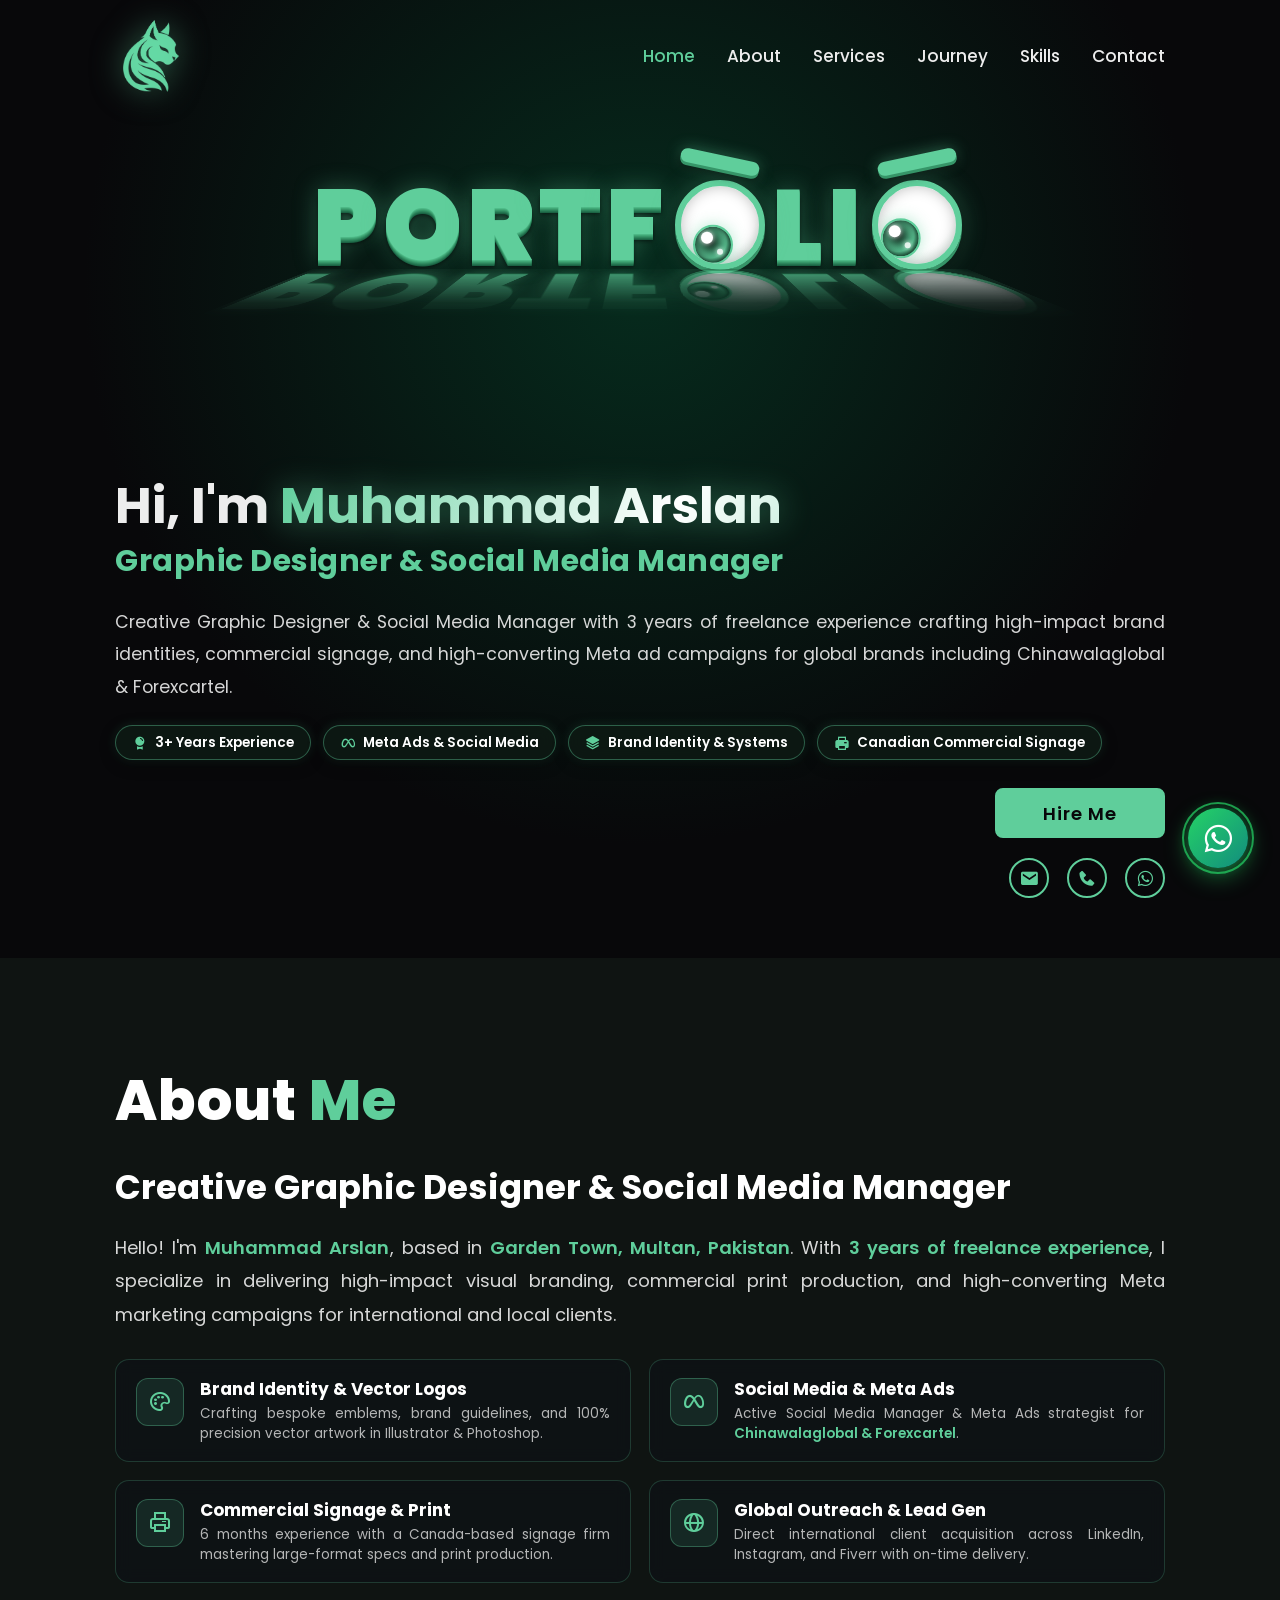
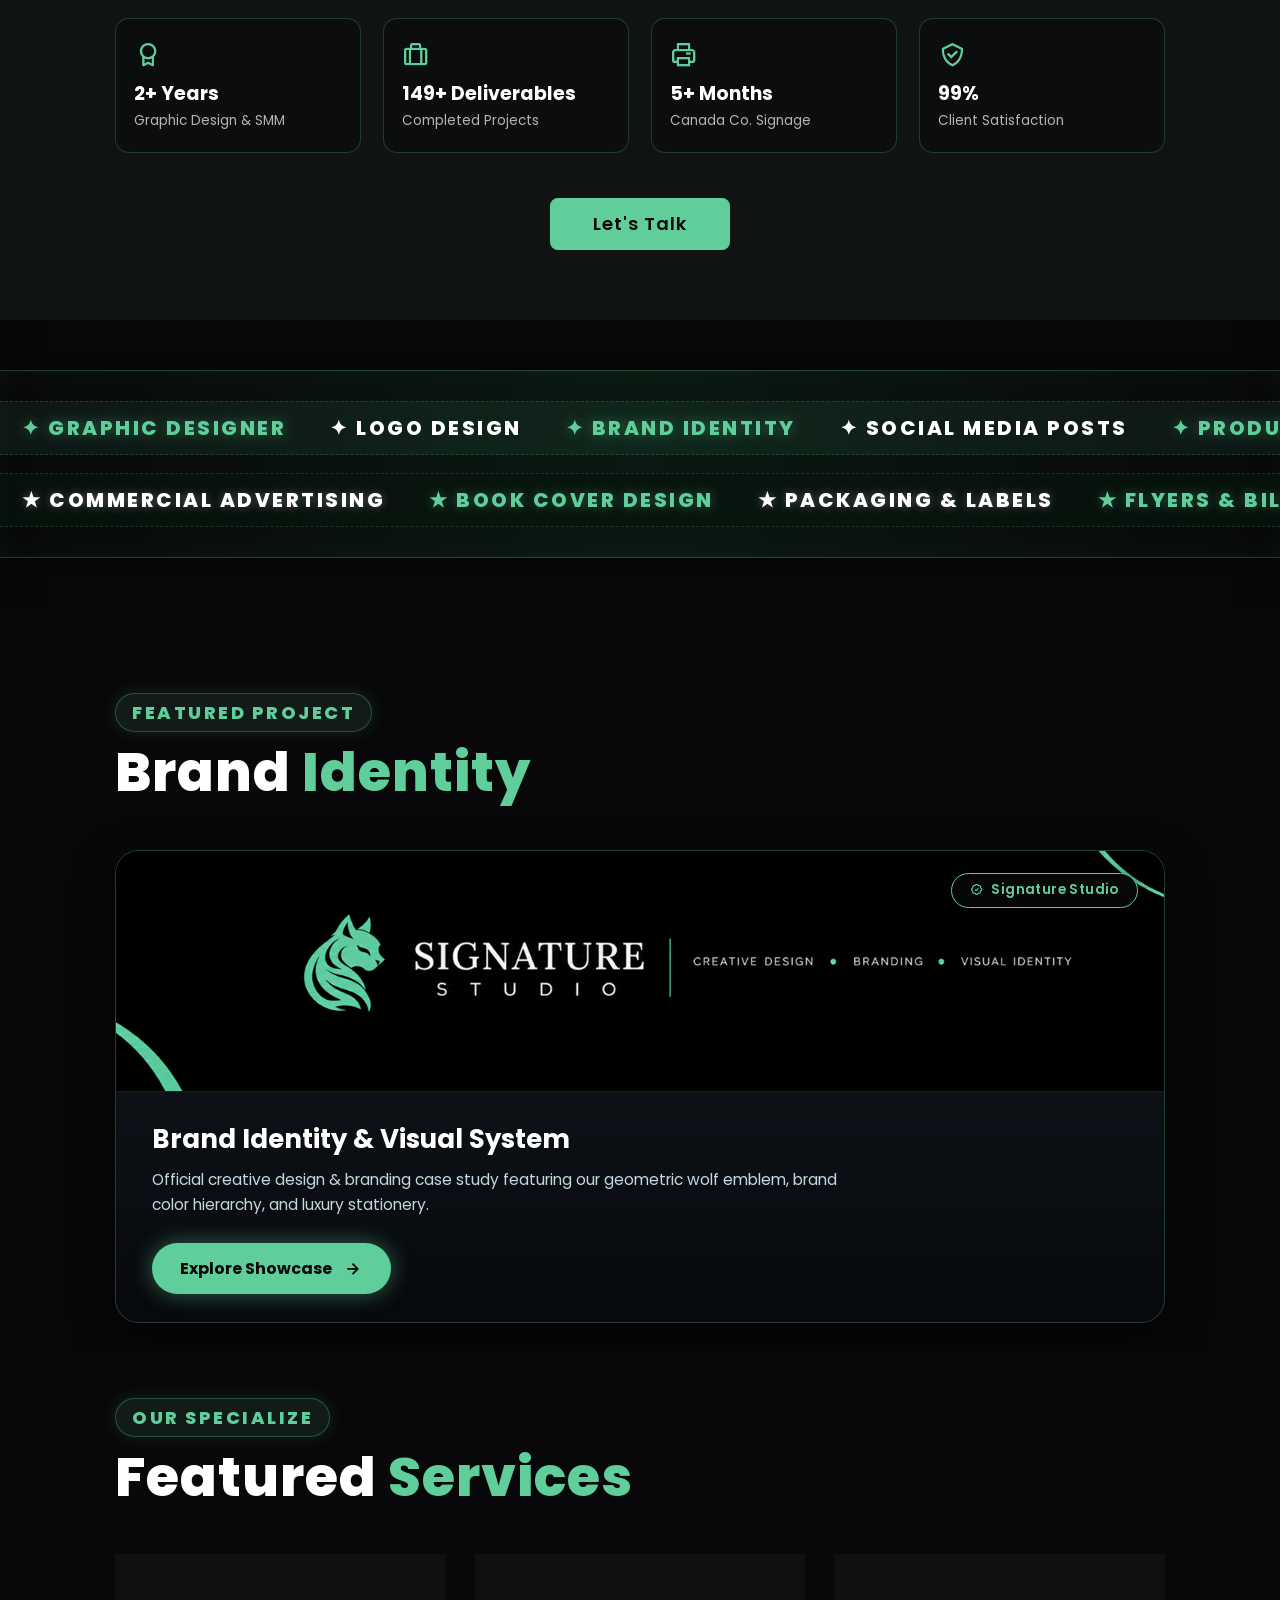
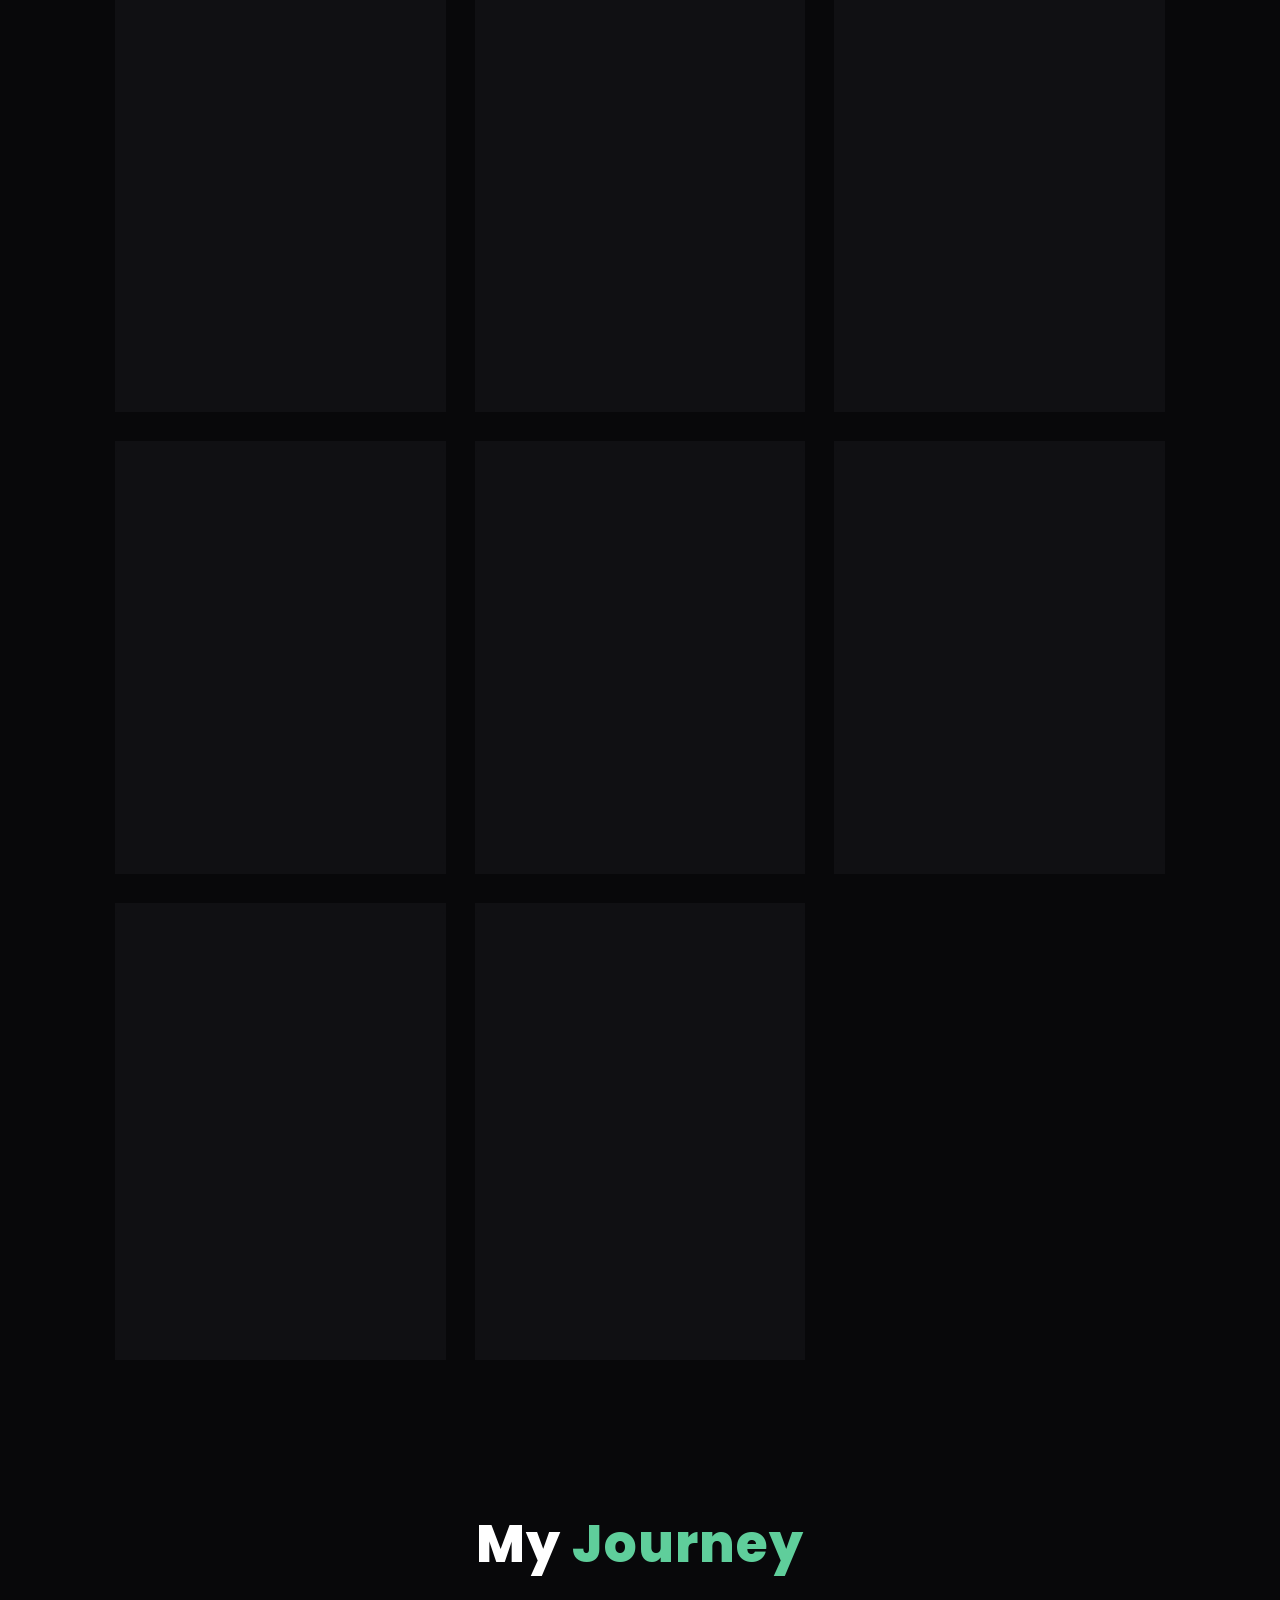
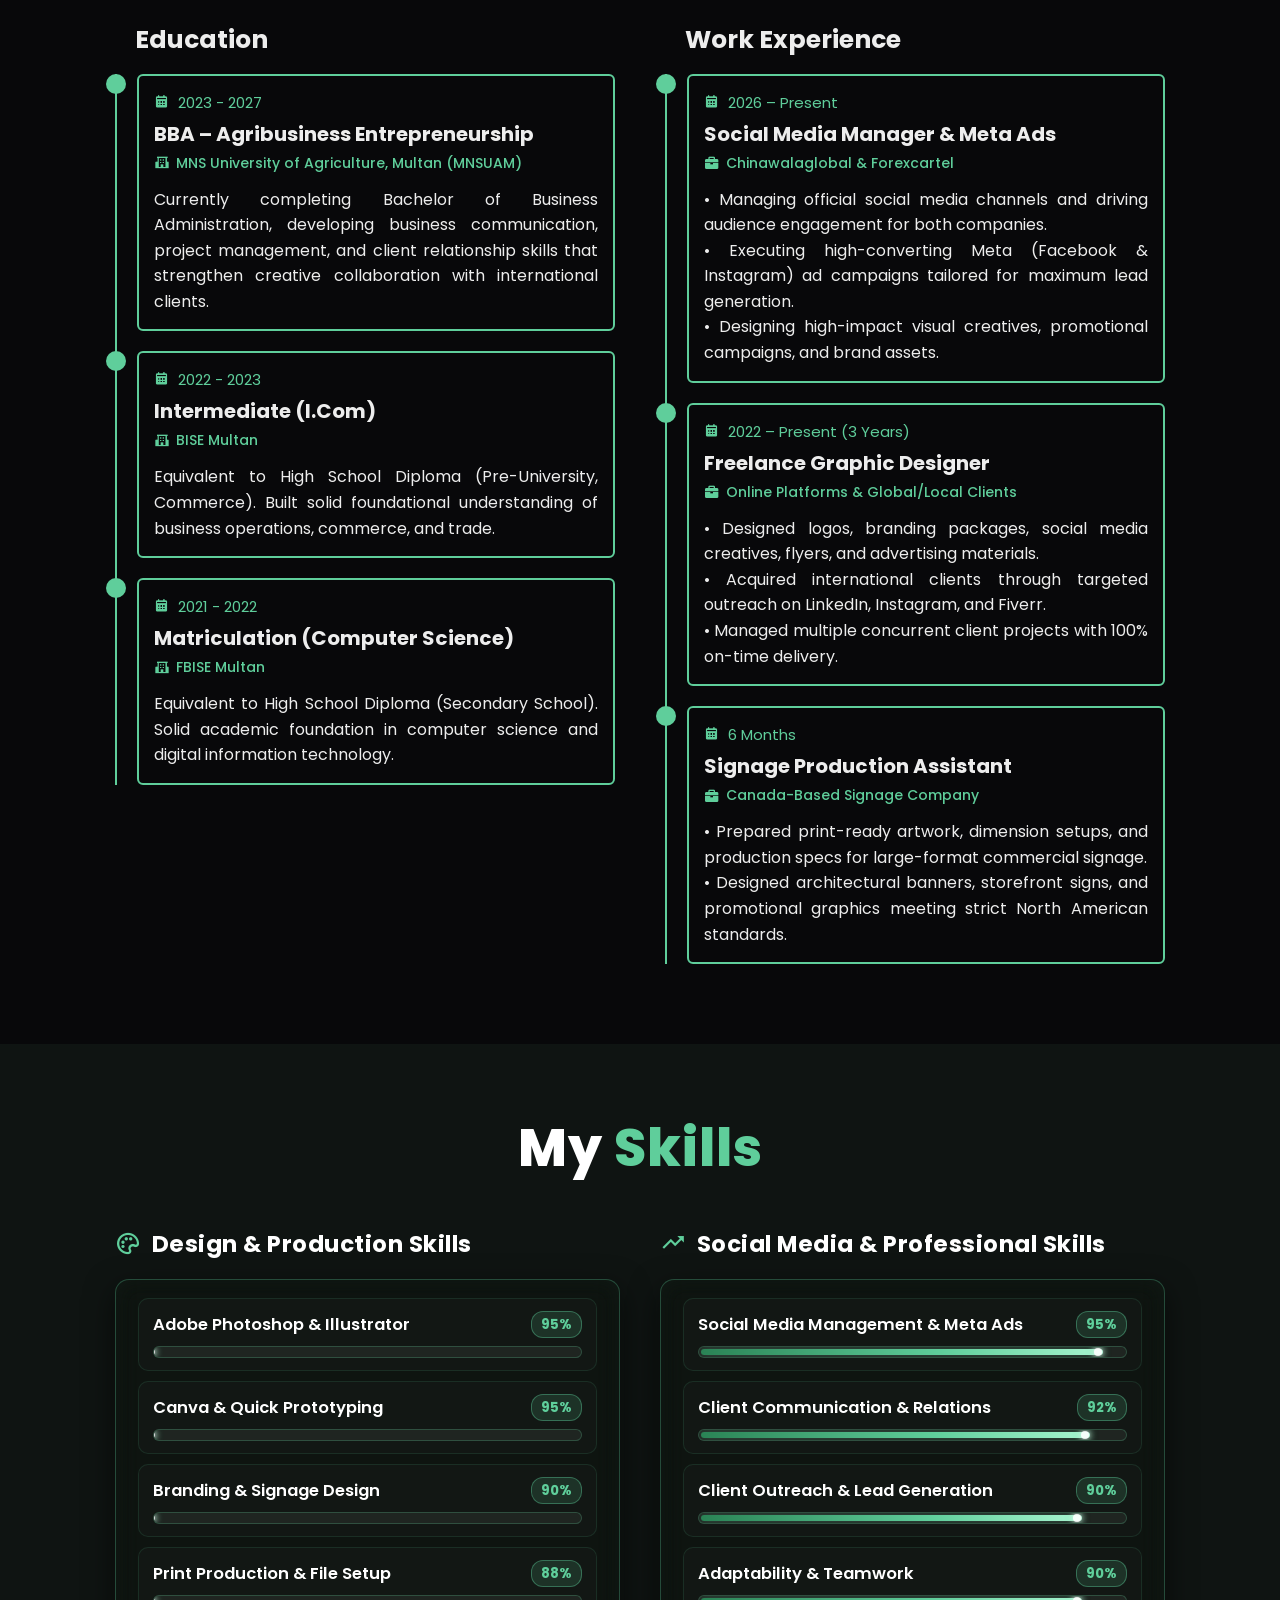
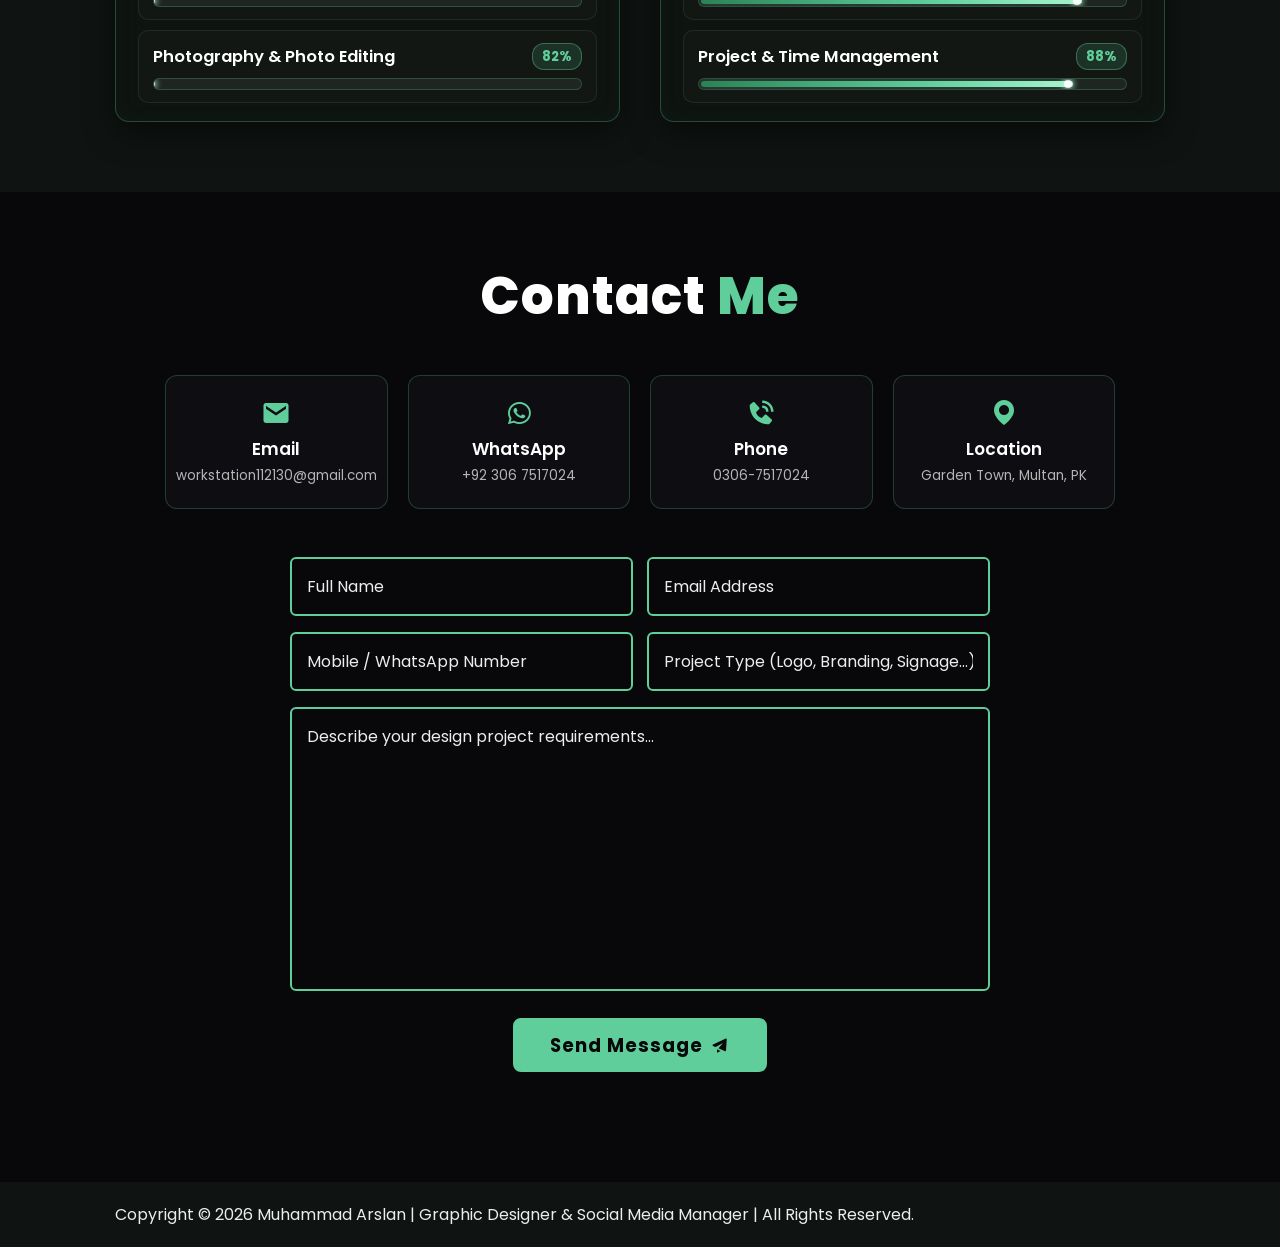
==== commit 2c1e4f33: "fix(watermark): rename cropped illustration & branding images with cache busters to defeat browser c" ====
--- a/index.html
+++ b/index.html
@@ -105,14 +105,18 @@
                 <div class="text-animate">
                     <h3>Graphic Designer & Social Media Manager</h3>
                 </div>
-                <p>Creative Graphic Designer & Social Media Manager with 3 years of freelance experience crafting high-impact brand identities, commercial signage, and high-converting Meta ad campaigns for global brands including Chinawalaglobal & Forexcartel.</p>
+                <p>Creative Graphic Designer & Social Media Manager with 3 years of freelance experience crafting
+                    high-impact brand identities, commercial signage, and high-converting Meta ad campaigns for global
+                    brands including Chinawalaglobal & Forexcartel.</p>
 
                 <!-- Creative Designer Highlights / Floating Badges -->
                 <div class="hero-creative-badges">
                     <span class="creative-badge badge-brand"><i class='bx bxs-award'></i> 3+ Years Experience</span>
                     <span class="creative-badge badge-meta"><i class='bx bxl-meta'></i> Meta Ads & Social Media</span>
-                    <span class="creative-badge badge-vector"><i class='bx bxs-layer'></i> Brand Identity & Systems</span>
-                    <span class="creative-badge badge-print"><i class='bx bxs-printer'></i> Canadian Commercial Signage</span>
+                    <span class="creative-badge badge-vector"><i class='bx bxs-layer'></i> Brand Identity &
+                        Systems</span>
+                    <span class="creative-badge badge-print"><i class='bx bxs-printer'></i> Canadian Commercial
+                        Signage</span>
                 </div>
 
                 <div class="hero-actions-right">
@@ -140,7 +144,10 @@
             <div class="about-content">
                 <h3>Creative Graphic Designer & Social Media Manager</h3>
                 <p>
-                    Hello! I'm <strong>Muhammad Arslan</strong>, based in <strong>Garden Town, Multan, Pakistan</strong>. With <strong>3 years of freelance experience</strong>, I specialize in delivering high-impact visual branding, commercial print production, and high-converting Meta marketing campaigns for international and local clients.
+                    Hello! I'm <strong>Muhammad Arslan</strong>, based in <strong>Garden Town, Multan,
+                        Pakistan</strong>. With <strong>3 years of freelance experience</strong>, I specialize in
+                    delivering high-impact visual branding, commercial print production, and high-converting Meta
+                    marketing campaigns for international and local clients.
                 </p>
 
                 <!-- Visual Feature Cards Grid (Visual Highlights - Less Theory, High Impact) -->
@@ -149,7 +156,8 @@
                         <div class="about-pillar-icon"><i class='bx bx-palette'></i></div>
                         <div class="about-pillar-info">
                             <h4>Brand Identity & Vector Logos</h4>
-                            <p>Crafting bespoke emblems, brand guidelines, and 100% precision vector artwork in Illustrator & Photoshop.</p>
+                            <p>Crafting bespoke emblems, brand guidelines, and 100% precision vector artwork in
+                                Illustrator & Photoshop.</p>
                         </div>
                     </div>
 
@@ -157,7 +165,8 @@
                         <div class="about-pillar-icon"><i class='bx bxl-meta'></i></div>
                         <div class="about-pillar-info">
                             <h4>Social Media & Meta Ads</h4>
-                            <p>Active Social Media Manager & Meta Ads strategist for <strong>Chinawalaglobal & Forexcartel</strong>.</p>
+                            <p>Active Social Media Manager & Meta Ads strategist for <strong>Chinawalaglobal &
+                                    Forexcartel</strong>.</p>
                         </div>
                     </div>
 
@@ -165,7 +174,8 @@
                         <div class="about-pillar-icon"><i class='bx bx-printer'></i></div>
                         <div class="about-pillar-info">
                             <h4>Commercial Signage & Print</h4>
-                            <p>6 months experience with a Canada-based signage firm mastering large-format specs and print production.</p>
+                            <p>6 months experience with a Canada-based signage firm mastering large-format specs and
+                                print production.</p>
                         </div>
                     </div>
 
@@ -173,7 +183,8 @@
                         <div class="about-pillar-icon"><i class='bx bx-globe'></i></div>
                         <div class="about-pillar-info">
                             <h4>Global Outreach & Lead Gen</h4>
-                            <p>Direct international client acquisition across LinkedIn, Instagram, and Fiverr with on-time delivery.</p>
+                            <p>Direct international client acquisition across LinkedIn, Instagram, and Fiverr with
+                                on-time delivery.</p>
                         </div>
                     </div>
                 </div>
@@ -369,7 +380,7 @@
             <!-- Service 4 -->
             <div class="service-box">
                 <a href="service-detail.html?service=illustration" class="service-img-box">
-                    <img src="images/services/service-illustration-v2.png" alt="Illustration">
+                    <img src="images/services/service-illustration-clean.png?v=20261121" alt="Illustration">
                     <div class="service-img-overlay"></div>
                 </a>
                 <div class="service-info">
@@ -403,7 +414,7 @@
             <!-- Service 6 -->
             <div class="service-box">
                 <a href="service-detail.html?service=brand-identity" class="service-img-box">
-                    <img src="images/services/service-branding-v2.jpg" alt="Brand Identity">
+                    <img src="images/services/service-branding-clean.jpg?v=20261121" alt="Brand Identity">
                     <div class="service-img-overlay"></div>
                 </a>
                 <div class="service-info">
@@ -508,8 +519,10 @@
                             <div class="year"><i class='bx bxs-calendar'></i> 2026 – Present</div>
                             <h3>Social Media Manager & Meta Ads</h3>
                             <div class="org-name"><i class='bx bxs-briefcase'></i> Chinawalaglobal & Forexcartel</div>
-                            <p>• Managing official social media channels and driving audience engagement for both companies.<br>
-                                • Executing high-converting Meta (Facebook & Instagram) ad campaigns tailored for maximum lead generation.<br>
+                            <p>• Managing official social media channels and driving audience engagement for both
+                                companies.<br>
+                                • Executing high-converting Meta (Facebook & Instagram) ad campaigns tailored for
+                                maximum lead generation.<br>
                                 • Designing high-impact visual creatives, promotional campaigns, and brand assets.</p>
                         </div>
                     </div>
@@ -518,9 +531,12 @@
                         <div class="content">
                             <div class="year"><i class='bx bxs-calendar'></i> 2022 – Present (3 Years)</div>
                             <h3>Freelance Graphic Designer</h3>
-                            <div class="org-name"><i class='bx bxs-briefcase'></i> Online Platforms & Global/Local Clients</div>
-                            <p>• Designed logos, branding packages, social media creatives, flyers, and advertising materials.<br>
-                                • Acquired international clients through targeted outreach on LinkedIn, Instagram, and Fiverr.<br>
+                            <div class="org-name"><i class='bx bxs-briefcase'></i> Online Platforms & Global/Local
+                                Clients</div>
+                            <p>• Designed logos, branding packages, social media creatives, flyers, and advertising
+                                materials.<br>
+                                • Acquired international clients through targeted outreach on LinkedIn, Instagram, and
+                                Fiverr.<br>
                                 • Managed multiple concurrent client projects with 100% on-time delivery.</p>
                         </div>
                     </div>
@@ -530,8 +546,10 @@
                             <div class="year"><i class='bx bxs-calendar'></i> 6 Months</div>
                             <h3>Signage Production Assistant</h3>
                             <div class="org-name"><i class='bx bxs-briefcase'></i> Canada-Based Signage Company</div>
-                            <p>• Prepared print-ready artwork, dimension setups, and production specs for large-format commercial signage.<br>
-                                • Designed architectural banners, storefront signs, and promotional graphics meeting strict North American standards.</p>
+                            <p>• Prepared print-ready artwork, dimension setups, and production specs for large-format
+                                commercial signage.<br>
+                                • Designed architectural banners, storefront signs, and promotional graphics meeting
+                                strict North American standards.</p>
                         </div>
                     </div>
                 </div>
@@ -688,7 +706,8 @@
     <!-- footer design -->
     <footer class="footer">
         <div class="footer-text">
-            <p>Copyright &copy; 2026 Muhammad Arslan | Graphic Designer & Social Media Manager | All Rights Reserved.</p>
+            <p>Copyright &copy; 2026 Muhammad Arslan | Graphic Designer & Social Media Manager | All Rights Reserved.
+            </p>
         </div>
     </footer>
 
@@ -701,8 +720,6 @@
     </a>
 
 
-    <!-- Google Drive Live Sync Module -->
-    <script src="drive-sync.js"></script>
     <script src="script.js"></script>
 </body>
 
